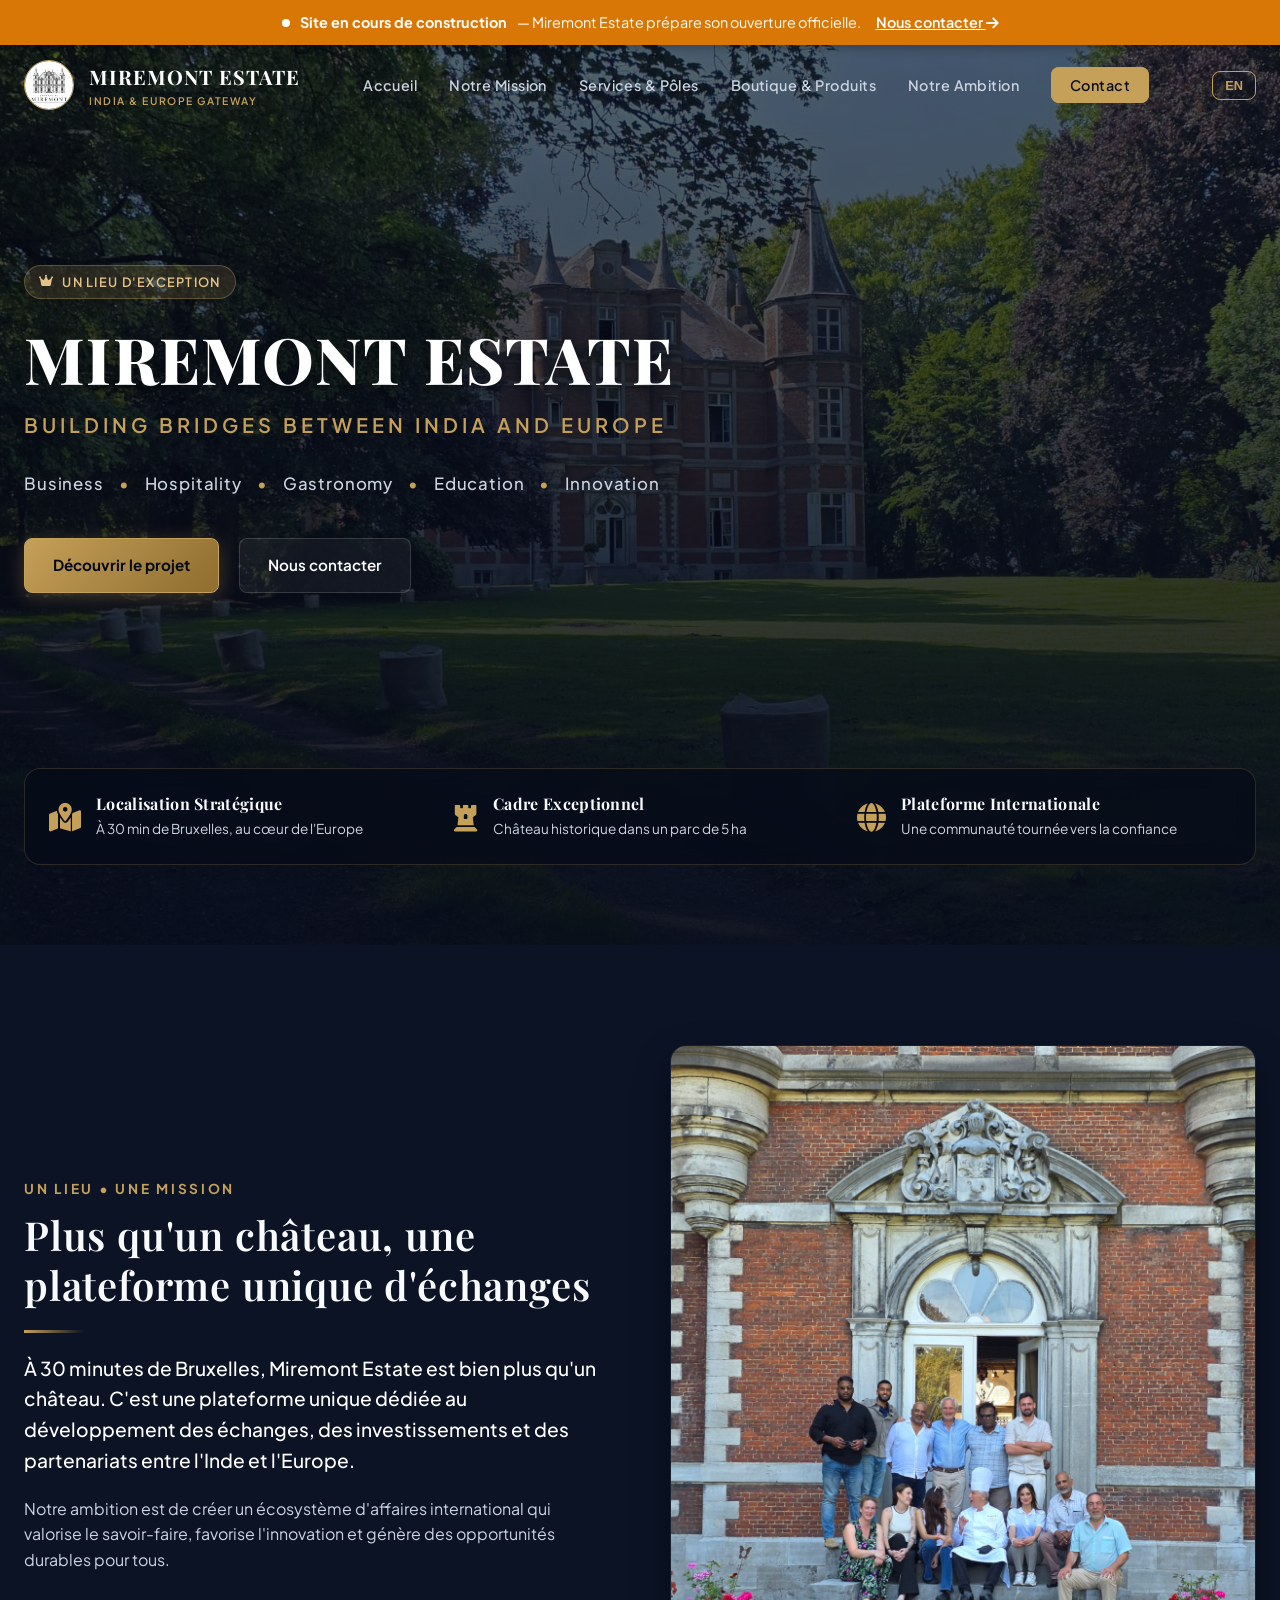
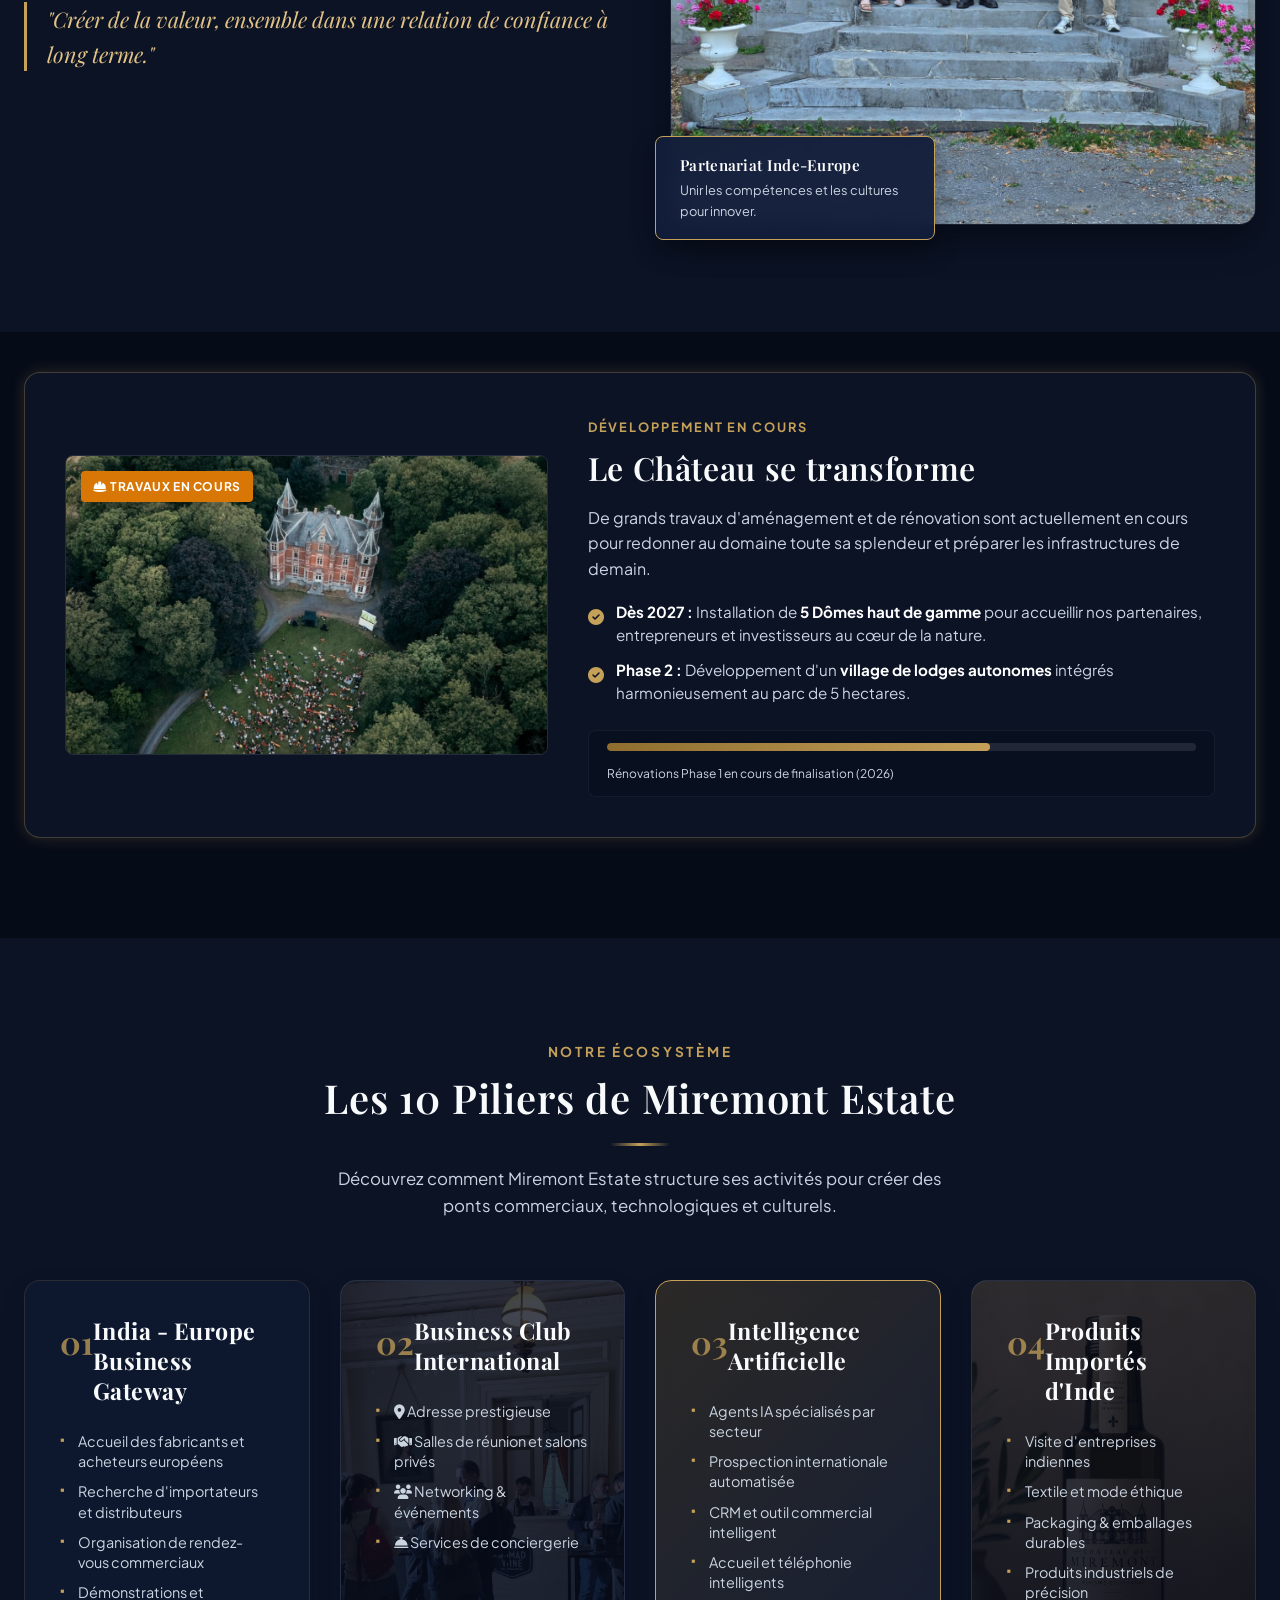
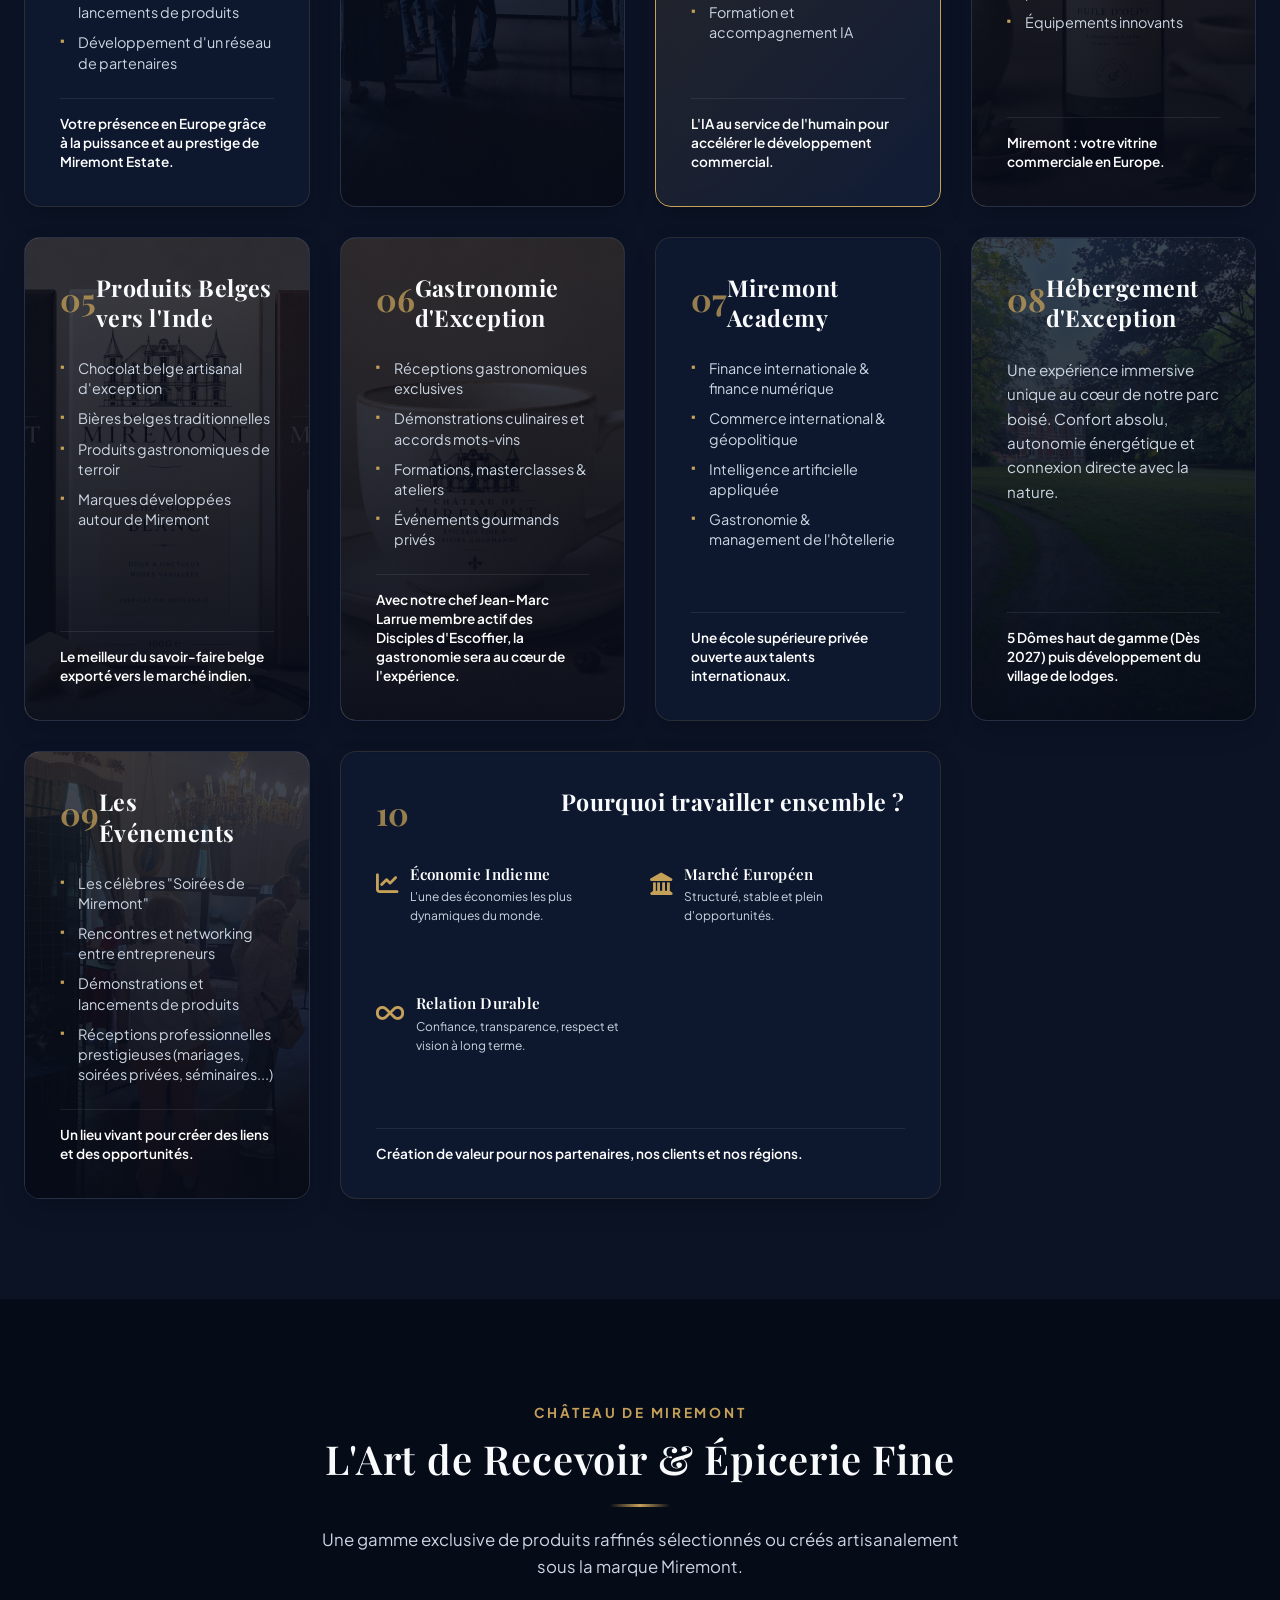
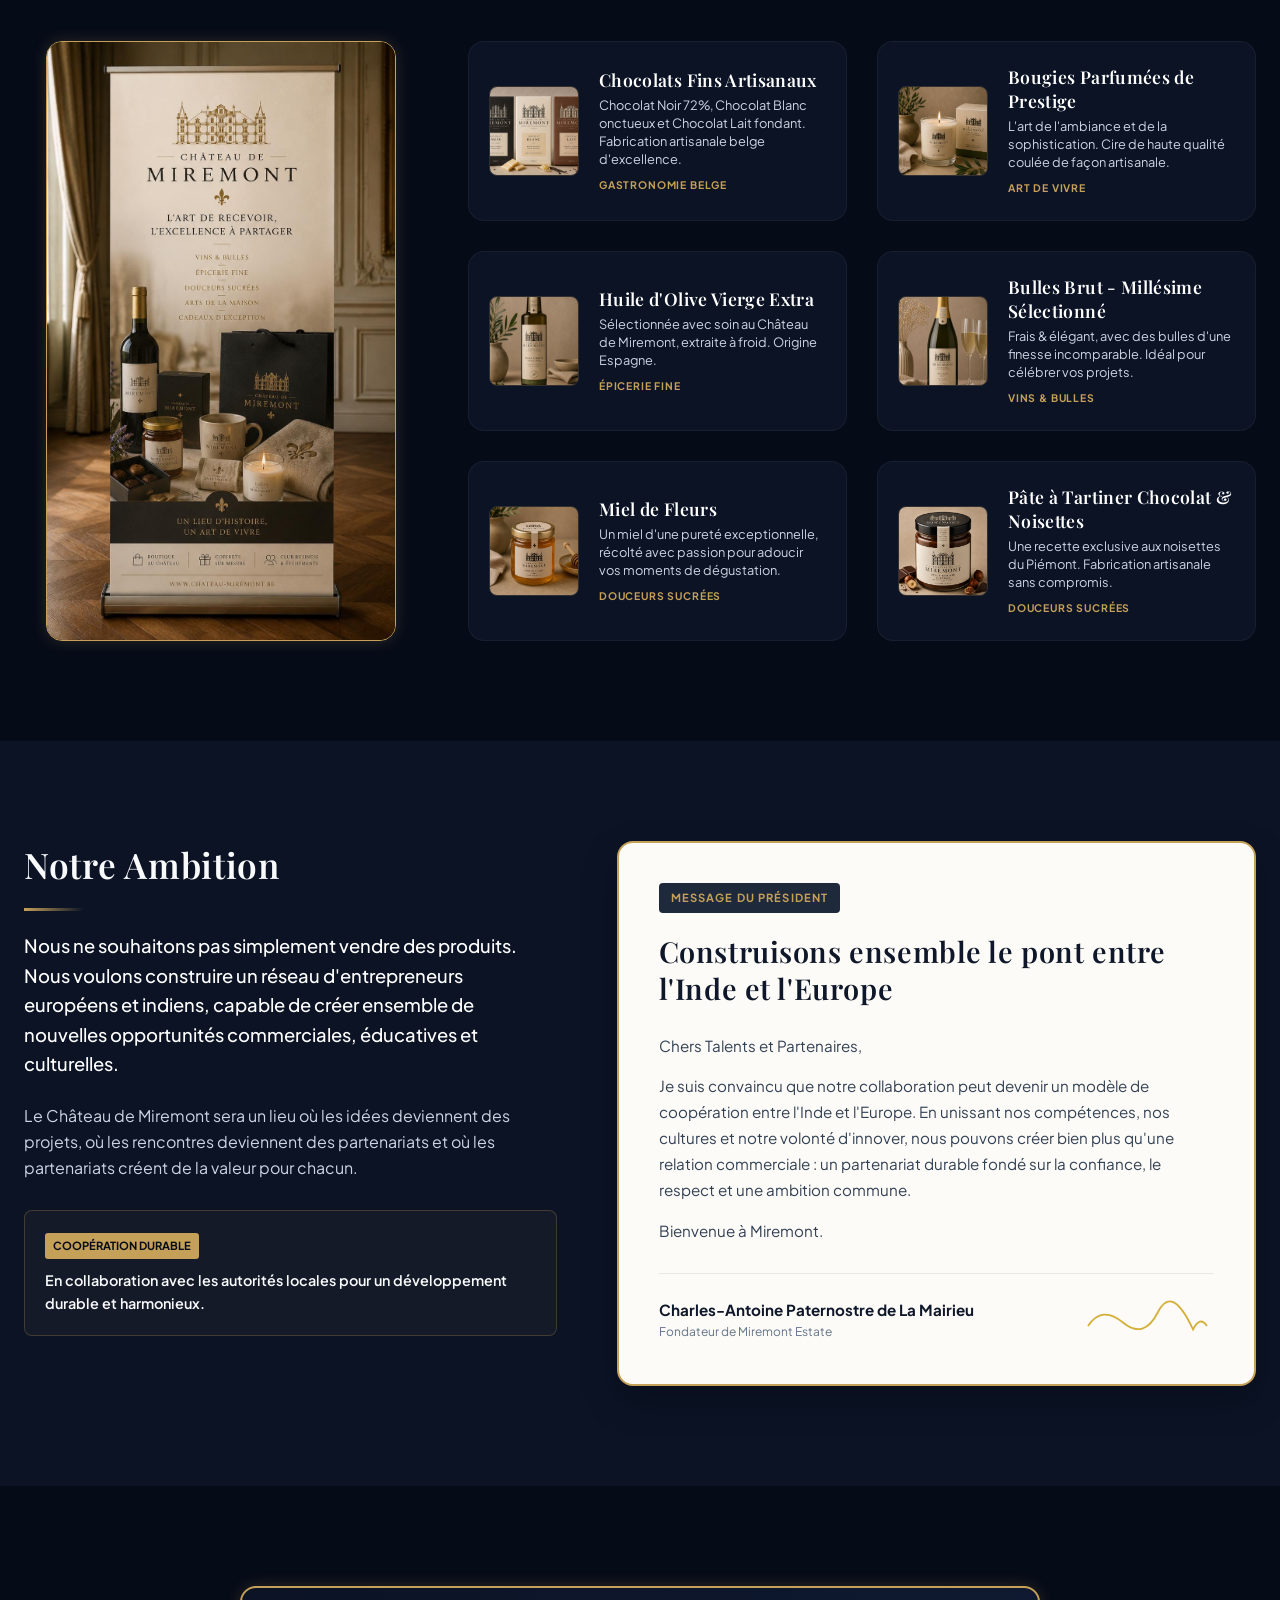
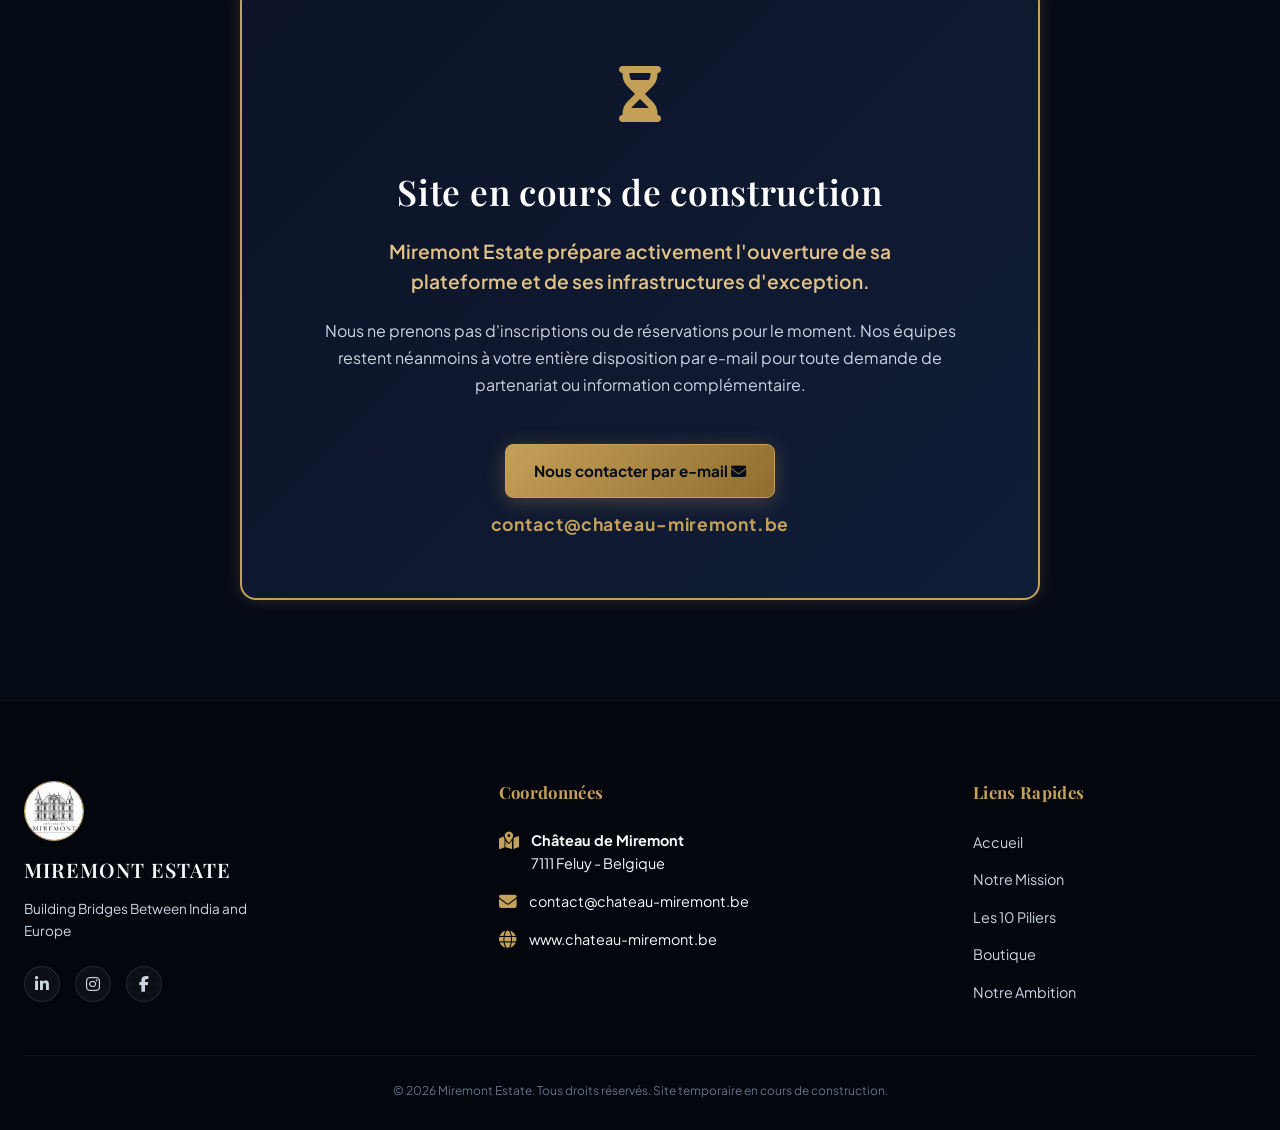
==== index.html @ 7f009461 "Update chef name in Pillar 6 to Jean-Marc Larrue membre actif des Disciples d'Escoffier" ====
<!DOCTYPE html>
<html lang="fr">
<head>
    <meta charset="UTF-8">
    <meta name="viewport" content="width=device-width, initial-scale=1.0">
    <title>Miremont Estate - Building Bridges Between India and Europe</title>
    <meta name="description" content="Miremont Estate, un château historique de 5 hectares à 30 min de Bruxelles. Une plateforme d'échanges, d'investissements et d'affaires entre l'Inde et l'Europe. Site en construction.">
    
    <!-- Google Fonts -->
    <link rel="preconnect" href="https://fonts.googleapis.com">
    <link rel="preconnect" href="https://fonts.gstatic.com" crossorigin>
    <link href="https://fonts.googleapis.com/css2?family=Playfair+Display:ital,wght@0,400..900;1,400..900&family=Plus+Jakarta+Sans:ital,wght@0,200..800;1,200..800&display=swap" rel="stylesheet">
    
    <!-- FontAwesome for Premium Icons -->
    <link rel="stylesheet" href="https://cdnjs.cloudflare.com/ajax/libs/font-awesome/6.4.0/css/all.min.css">
    
    <!-- Stylesheet -->
    <link rel="stylesheet" href="style.css">
</head>
<body>

    <!-- Top Construction Banner -->
    <div class="construction-bar" id="construction-bar">
        <div class="construction-bar-content">
            <span class="pulse-dot"></span>
            <strong>Site en cours de construction</strong> — Miremont Estate prépare son ouverture officielle. 
            <a href="#contact" class="banner-link">Nous contacter <i class="fa-solid fa-arrow-right"></i></a>
        </div>
    </div>

    <!-- Navigation Header -->
    <header class="main-header">
        <div class="header-container">
            <a href="#" class="logo-area">
                <img src="image00021.jpeg" alt="Logo Château de Miremont" class="header-logo">
                <div class="logo-text">
                    <span class="logo-title">MIREMONT ESTATE</span>
                    <span class="logo-subtitle">INDIA & EUROPE GATEWAY</span>
                </div>
            </a>
            <nav class="main-nav">
                <ul>
                    <li><a href="#hero">Accueil</a></li>
                    <li><a href="#mission">Notre Mission</a></li>
                    <li><a href="#services">Services & Pôles</a></li>
                    <li><a href="#boutique">Boutique & Produits</a></li>
                    <li><a href="#ambition">Notre Ambition</a></li>
                    <li><a href="#contact" class="nav-cta">Contact</a></li>
                </ul>
            </nav>
            <div class="header-actions">
                <button id="lang-switch" class="lang-switch-btn">EN</button>
                <button class="mobile-menu-toggle" aria-label="Ouvrir le menu">
                    <i class="fa-solid fa-bars"></i>
                </button>
            </div>
        </div>
    </header>

    <!-- Hero Section with Background Parallax -->
    <section class="hero-section" id="hero">
        <div class="hero-bg" style="background-image: linear-gradient(to bottom, rgba(11, 19, 43, 0.4), rgba(11, 19, 43, 0.9)), url('image00002.jpeg');"></div>
        <div class="hero-container">
            <div class="hero-content">
                <div class="badge-premium animate-fade-in">
                    <i class="fa-solid fa-crown"></i> Un Lieu d'Exception
                </div>
                <h1 class="hero-title animate-slide-up">MIREMONT ESTATE</h1>
                <p class="hero-tagline animate-slide-up-delay">BUILDING BRIDGES BETWEEN INDIA AND EUROPE</p>
                
                <div class="sectors-list animate-fade-in-delayed">
                    <span>Business</span>
                    <span class="bullet">•</span>
                    <span>Hospitality</span>
                    <span class="bullet">•</span>
                    <span>Gastronomy</span>
                    <span class="bullet">•</span>
                    <span>Education</span>
                    <span class="bullet">•</span>
                    <span>Innovation</span>
                </div>

                <div class="hero-actions animate-fade-in-delayed">
                    <a href="#mission" class="btn-primary">Découvrir le projet</a>
                    <a href="#contact" class="btn-secondary">Nous contacter</a>
                </div>
            </div>
            
            <!-- Quick Features Bar -->
            <div class="hero-highlights">
                <div class="highlight-item">
                    <div class="highlight-icon">
                        <i class="fa-solid fa-map-location-dot"></i>
                    </div>
                    <div class="highlight-text">
                        <h4>Localisation Stratégique</h4>
                        <p>À 30 min de Bruxelles, au cœur de l'Europe</p>
                    </div>
                </div>
                <div class="highlight-item">
                    <div class="highlight-icon">
                        <i class="fa-solid fa-chess-rook"></i>
                    </div>
                    <div class="highlight-text">
                        <h4>Cadre Exceptionnel</h4>
                        <p>Château historique dans un parc de 5 ha</p>
                    </div>
                </div>
                <div class="highlight-item">
                    <div class="highlight-icon">
                        <i class="fa-solid fa-globe"></i>
                    </div>
                    <div class="highlight-text">
                        <h4>Plateforme Internationale</h4>
                        <p>Une communauté tournée vers la confiance</p>
                    </div>
                </div>
            </div>
        </div>
    </section>

    <main>
        
        <!-- Mission & Concept Section -->
        <section class="section-padding mission-section" id="mission">
            <div class="container">
                <div class="grid-2">
                    <div class="mission-text-area">
                        <span class="section-subtitle">Un Lieu • Une Mission</span>
                        <h2 class="section-title">Plus qu'un château, une plateforme unique d'échanges</h2>
                        <div class="accent-line"></div>
                        
                        <p class="lead-text">
                            À 30 minutes de Bruxelles, Miremont Estate est bien plus qu'un château. C'est une plateforme unique dédiée au développement des échanges, des investissements et des partenariats entre l'Inde et l'Europe.
                        </p>
                        
                        <p class="body-text">
                            Notre ambition est de créer un écosystème d'affaires international qui valorise le savoir-faire, favorise l'innovation et génère des opportunités durables pour tous.
                        </p>
                        
                        <blockquote class="premium-quote">
                            "Créer de la valeur, ensemble dans une relation de confiance à long terme."
                        </blockquote>
                    </div>
                    
                    <div class="mission-visual-area">
                        <div class="image-wrapper-fancy">
                            <img src="image00018.jpeg" alt="L'équipe Miremont Estate sur les marches du château" class="main-fancy-img">
                            <div class="image-overlay-card">
                                <h5>Partenariat Inde-Europe</h5>
                                <p>Unir les compétences et les cultures pour innover.</p>
                            </div>
                        </div>
                    </div>
                </div>
            </div>
        </section>

        <!-- Under Construction Construction Notice Block -->
        <section class="work-in-progress-block">
            <div class="container">
                <div class="wip-card">
                    <div class="wip-grid">
                        <div class="wip-img-wrapper">
                            <img src="image00008.jpeg" alt="Travaux de rénovation au château de Miremont" class="wip-img">
                            <div class="wip-badge"><i class="fa-solid fa-helmet-safety"></i> Travaux en cours</div>
                        </div>
                        <div class="wip-content">
                            <span class="wip-mini-title">Développement en cours</span>
                            <h3>Le Château se transforme</h3>
                            <p class="wip-lead-text">
                                De grands travaux d'aménagement et de rénovation sont actuellement en cours pour redonner au domaine toute sa splendeur et préparer les infrastructures de demain. 
                            </p>
                            <ul class="wip-list">
                                <li class="wip-list-item">
                                    <span class="wip-list-icon"><i class="fa-solid fa-circle-check text-gold"></i></span>
                                    <span class="wip-list-text"><strong>Dès 2027 :</strong> Installation de <strong>5 Dômes haut de gamme</strong> pour accueillir nos partenaires, entrepreneurs et investisseurs au cœur de la nature.</span>
                                </li>
                                <li class="wip-list-item">
                                    <span class="wip-list-icon"><i class="fa-solid fa-circle-check text-gold"></i></span>
                                    <span class="wip-list-text"><strong>Phase 2 :</strong> Développement d'un <strong>village de lodges autonomes</strong> intégrés harmonieusement au parc de 5 hectares.</span>
                                </li>
                            </ul>
                            <div class="wip-status-indicator">
                                <span class="indicator-bar"><span class="indicator-progress"></span></span>
                                <span class="indicator-text">Rénovations Phase 1 en cours de finalisation (2026)</span>
                            </div>
                        </div>
                    </div>
                </div>
            </div>
        </section>

        <!-- Services Section (1 to 10 Grid) -->
        <section class="section-padding services-section" id="services">
            <div class="container">
                <div class="section-header text-center">
                    <span class="section-subtitle">Notre Écosystème</span>
                    <h2 class="section-title">Les 10 Piliers de Miremont Estate</h2>
                    <div class="accent-line center"></div>
                    <p class="section-intro">Découvrez comment Miremont Estate structure ses activités pour créer des ponts commerciaux, technologiques et culturels.</p>
                </div>
                
                <div class="services-grid">
                    
                    <!-- Card 1 -->
                    <div class="service-card">
                        <div class="card-header">
                            <span class="card-num">01</span>
                            <h3>India - Europe Business Gateway</h3>
                        </div>
                        <div class="card-body">
                            <ul>
                                <li>Accueil des fabricants et acheteurs européens</li>
                                <li>Recherche d'importateurs et distributeurs</li>
                                <li>Organisation de rendez-vous commerciaux</li>
                                <li>Démonstrations et lancements de produits</li>
                                <li>Développement d'un réseau de partenaires</li>
                            </ul>
                        </div>
                        <div class="card-footer">
                            <p class="card-emphasis">Votre présence en Europe grâce à la puissance et au prestige de Miremont Estate.</p>
                        </div>
                    </div>

                    <!-- Card 2 -->
                    <div class="service-card card-has-img" style="--card-bg-img: url('image00010.jpeg');">
                        <div class="card-img-overlay"></div>
                        <div class="card-content-wrapper">
                            <div class="card-header">
                                <span class="card-num">02</span>
                                <h3>Business Club International</h3>
                            </div>
                            <div class="card-body">
                                <ul>
                                    <li><i class="fa-solid fa-location-dot"></i> Adresse prestigieuse</li>
                                    <li><i class="fa-solid fa-handshake"></i> Salles de réunion et salons privés</li>
                                    <li><i class="fa-solid fa-users"></i> Networking & événements</li>
                                    <li><i class="fa-solid fa-bell-concierge"></i> Services de conciergerie</li>
                                </ul>
                            </div>
                        </div>
                    </div>

                    <!-- Card 3 -->
                    <div class="service-card theme-dark-gold">
                        <div class="card-header">
                            <span class="card-num">03</span>
                            <h3>Intelligence Artificielle</h3>
                        </div>
                        <div class="card-body">
                            <ul>
                                <li>Agents IA spécialisés par secteur</li>
                                <li>Prospection internationale automatisée</li>
                                <li>CRM et outil commercial intelligent</li>
                                <li>Accueil et téléphonie intelligents</li>
                                <li>Formation et accompagnement IA</li>
                            </ul>
                        </div>
                        <div class="card-footer">
                            <p class="card-emphasis">L'IA au service de l'humain pour accélérer le développement commercial.</p>
                        </div>
                    </div>

                    <!-- Card 4 -->
                    <div class="service-card card-has-img" style="--card-bg-img: url('image00028.jpeg');">
                        <div class="card-img-overlay"></div>
                        <div class="card-content-wrapper">
                            <div class="card-header">
                                <span class="card-num">04</span>
                                <h3>Produits Importés d'Inde</h3>
                            </div>
                            <div class="card-body">
                                <ul>
                                    <li>Visite d'entreprises indiennes</li>
                                    <li>Textile et mode éthique</li>
                                    <li>Packaging & emballages durables</li>
                                    <li>Produits industriels de précision</li>
                                    <li>Équipements innovants</li>
                                </ul>
                            </div>
                            <div class="card-footer">
                                <p class="card-emphasis">Miremont : votre vitrine commerciale en Europe.</p>
                            </div>
                        </div>
                    </div>

                    <!-- Card 5 -->
                    <div class="service-card card-has-img" style="--card-bg-img: url('image00034.jpeg');">
                        <div class="card-img-overlay"></div>
                        <div class="card-content-wrapper">
                            <div class="card-header">
                                <span class="card-num">05</span>
                                <h3>Produits Belges vers l'Inde</h3>
                            </div>
                            <div class="card-body">
                                <ul>
                                    <li>Chocolat belge artisanal d'exception</li>
                                    <li>Bières belges traditionnelles</li>
                                    <li>Produits gastronomiques de terroir</li>
                                    <li>Marques développées autour de Miremont</li>
                                </ul>
                            </div>
                            <div class="card-footer">
                                <p class="card-emphasis">Le meilleur du savoir-faire belge exporté vers le marché indien.</p>
                            </div>
                        </div>
                    </div>

                    <!-- Card 6 -->
                    <div class="service-card card-has-img" style="--card-bg-img: url('image00043.jpeg');">
                        <div class="card-img-overlay"></div>
                        <div class="card-content-wrapper">
                            <div class="card-header">
                                <span class="card-num">06</span>
                                <h3>Gastronomie d'Exception</h3>
                            </div>
                            <div class="card-body">
                                <ul>
                                    <li>Réceptions gastronomiques exclusives</li>
                                    <li>Démonstrations culinaires et accords mots-vins</li>
                                    <li>Formations, masterclasses & ateliers</li>
                                    <li>Événements gourmands privés</li>
                                </ul>
                            </div>
                            <div class="card-footer">
                                <p class="card-emphasis">Avec notre chef Jean-Marc Larrue membre actif des Disciples d'Escoffier, la gastronomie sera au cœur de l'expérience.</p>
                            </div>
                        </div>
                    </div>

                    <!-- Card 7 -->
                    <div class="service-card">
                        <div class="card-header">
                            <span class="card-num">07</span>
                            <h3>Miremont Academy</h3>
                        </div>
                        <div class="card-body">
                            <ul>
                                <li>Finance internationale & finance numérique</li>
                                <li>Commerce international & géopolitique</li>
                                <li>Intelligence artificielle appliquée</li>
                                <li>Gastronomie & management de l'hôtellerie</li>
                            </ul>
                        </div>
                        <div class="card-footer">
                            <p class="card-emphasis">Une école supérieure privée ouverte aux talents internationaux.</p>
                        </div>
                    </div>

                    <!-- Card 8 -->
                    <div class="service-card card-has-img" style="--card-bg-img: url('image00003.jpeg');">
                        <div class="card-img-overlay"></div>
                        <div class="card-content-wrapper">
                            <div class="card-header">
                                <span class="card-num">08</span>
                                <h3>Hébergement d'Exception</h3>
                            </div>
                            <div class="card-body">
                                <p class="card-text-block">
                                    Une expérience immersive unique au cœur de notre parc boisé. Confort absolu, autonomie énergétique et connexion directe avec la nature.
                                </p>
                            </div>
                            <div class="card-footer">
                                <p class="card-emphasis">5 Dômes haut de gamme (Dès 2027) puis développement du village de lodges.</p>
                            </div>
                        </div>
                    </div>

                    <!-- Card 9 -->
                    <div class="service-card card-has-img" style="--card-bg-img: url('image00012.jpeg');">
                        <div class="card-img-overlay"></div>
                        <div class="card-content-wrapper">
                            <div class="card-header">
                                <span class="card-num">09</span>
                                <h3>Les Événements</h3>
                            </div>
                            <div class="card-body">
                                <ul>
                                    <li>Les célèbres "Soirées de Miremont"</li>
                                    <li>Rencontres et networking entre entrepreneurs</li>
                                    <li>Démonstrations et lancements de produits</li>
                                    <li>Réceptions professionnelles prestigieuses (mariages, soirées privées, séminaires...)</li>
                                </ul>
                            </div>
                            <div class="card-footer">
                                <p class="card-emphasis">Un lieu vivant pour créer des liens et des opportunités.</p>
                            </div>
                        </div>
                    </div>

                    <!-- Card 10 -->
                    <div class="service-card reason-card">
                        <div class="card-header">
                            <span class="card-num">10</span>
                            <h3>Pourquoi travailler ensemble ?</h3>
                        </div>
                        <div class="card-body reason-grid">
                            <div class="reason-item">
                                <span class="reason-icon"><i class="fa-solid fa-chart-line"></i></span>
                                <div>
                                    <h5>Économie Indienne</h5>
                                    <p>L'une des économies les plus dynamiques du monde.</p>
                                </div>
                            </div>
                            <div class="reason-item">
                                <span class="reason-icon"><i class="fa-solid fa-landmark"></i></span>
                                <div>
                                    <h5>Marché Européen</h5>
                                    <p>Structuré, stable et plein d'opportunités.</p>
                                </div>
                            </div>
                            <div class="reason-item">
                                <span class="reason-icon"><i class="fa-solid fa-infinity"></i></span>
                                <div>
                                    <h5>Relation Durable</h5>
                                    <p>Confiance, transparence, respect et vision à long terme.</p>
                                </div>
                            </div>
                        </div>
                        <div class="card-footer">
                            <p class="card-emphasis">Création de valeur pour nos partenaires, nos clients et nos régions.</p>
                        </div>
                    </div>

                </div>
            </div>
        </section>

        <!-- Boutique Preview Section -->
        <section class="section-padding boutique-section" id="boutique">
            <div class="container">
                <div class="section-header text-center">
                    <span class="section-subtitle">Château de Miremont</span>
                    <h2 class="section-title">L'Art de Recevoir & Épicerie Fine</h2>
                    <div class="accent-line center"></div>
                    <p class="section-intro">Une gamme exclusive de produits raffinés sélectionnés ou créés artisanalement sous la marque Miremont.</p>
                </div>

                <div class="boutique-showcase">
                    <!-- Left: Roll-up showcase image -->
                    <div class="showcase-banner-area">
                        <div class="card-product-rollup">
                            <img src="image00045.jpeg" alt="Présentation de la gamme Château de Miremont" class="rollup-img">
                        </div>
                    </div>
                    
                    <!-- Right: Product list grid -->
                    <div class="showcase-products-grid">
                        
                        <div class="product-item">
                            <div class="product-img-box">
                                <img src="image00034.jpeg" alt="Chocolat de Miremont" class="product-img">
                            </div>
                            <div class="product-info">
                                <h4>Chocolats Fins Artisanaux</h4>
                                <p class="product-desc">Chocolat Noir 72%, Chocolat Blanc onctueux et Chocolat Lait fondant. Fabrication artisanale belge d'excellence.</p>
                                <span class="product-tag">Gastronomie Belge</span>
                            </div>
                        </div>

                        <div class="product-item">
                            <div class="product-img-box">
                                <img src="image00030.jpeg" alt="Bougie Parfumée Miremont" class="product-img">
                            </div>
                            <div class="product-info">
                                <h4>Bougies Parfumées de Prestige</h4>
                                <p class="product-desc">L'art de l'ambiance et de la sophistication. Cire de haute qualité coulée de façon artisanale.</p>
                                <span class="product-tag">Art de Vivre</span>
                            </div>
                        </div>

                        <div class="product-item">
                            <div class="product-img-box">
                                <img src="image00028.jpeg" alt="Huile d'olive Miremont" class="product-img">
                            </div>
                            <div class="product-info">
                                <h4>Huile d'Olive Vierge Extra</h4>
                                <p class="product-desc">Sélectionnée avec soin au Château de Miremont, extraite à froid. Origine Espagne.</p>
                                <span class="product-tag">Épicerie Fine</span>
                            </div>
                        </div>

                        <div class="product-item">
                            <div class="product-img-box">
                                <img src="image00041.jpeg" alt="Champagne Bulles Brut Miremont" class="product-img">
                            </div>
                            <div class="product-info">
                                <h4>Bulles Brut - Millésime Sélectionné</h4>
                                <p class="product-desc">Frais & élégant, avec des bulles d'une finesse incomparable. Idéal pour célébrer vos projets.</p>
                                <span class="product-tag">Vins & Bulles</span>
                            </div>
                        </div>

                        <div class="product-item">
                            <div class="product-img-box">
                                <img src="image00036.jpeg" alt="Miel de fleurs Miremont" class="product-img">
                            </div>
                            <div class="product-info">
                                <h4>Miel de Fleurs</h4>
                                <p class="product-desc">Un miel d'une pureté exceptionnelle, récolté avec passion pour adoucir vos moments de dégustation.</p>
                                <span class="product-tag">Douceurs Sucrées</span>
                            </div>
                        </div>

                        <div class="product-item">
                            <div class="product-img-box">
                                <img src="image00037.jpeg" alt="Pâte à tartiner Miremont" class="product-img">
                            </div>
                            <div class="product-info">
                                <h4>Pâte à Tartiner Chocolat & Noisettes</h4>
                                <p class="product-desc">Une recette exclusive aux noisettes du Piémont. Fabrication artisanale sans compromis.</p>
                                <span class="product-tag">Douceurs Sucrées</span>
                            </div>
                        </div>

                    </div>
                </div>
            </div>
        </section>

        <!-- Ambition & Welcome Letter Section -->
        <section class="section-padding ambition-section" id="ambition">
            <div class="container">
                <div class="ambition-card-container">
                    
                    <div class="ambition-left">
                        <h3>Notre Ambition</h3>
                        <div class="accent-line"></div>
                        <p class="ambition-lead">
                            Nous ne souhaitons pas simplement vendre des produits. Nous voulons construire un réseau d'entrepreneurs européens et indiens, capable de créer ensemble de nouvelles opportunités commerciales, éducatives et culturelles.
                        </p>
                        <p>
                            Le Château de Miremont sera un lieu où les idées deviennent des projets, où les rencontres deviennent des partenariats et où les partenariats créent de la valeur pour chacun.
                        </p>
                        
                        <div class="local-collab-block">
                            <div class="collab-badge">Coopération Durable</div>
                            <p class="collab-text">
                                En collaboration avec les autorités locales pour un développement durable et harmonieux.
                            </p>
                        </div>
                    </div>
                    
                    <div class="ambition-right">
                        <div class="letter-box">
                            <span class="letter-badge">Message du Président</span>
                            <h3>Construisons ensemble le pont entre l'Inde et l'Europe</h3>
                            
                            <div class="letter-content">
                                <p>Chers Talents et Partenaires,</p>
                                <p>
                                    Je suis convaincu que notre collaboration peut devenir un modèle de coopération entre l'Inde et l'Europe. En unissant nos compétences, nos cultures et notre volonté d'innover, nous pouvons créer bien plus qu'une relation commerciale : un partenariat durable fondé sur la confiance, le respect et une ambition commune.
                                </p>
                                <p>Bienvenue à Miremont.</p>
                            </div>
                            
                            <div class="letter-signature-area">
                                <div class="sig-name">
                                    <strong>Charles-Antoine Paternostre de La Mairieu</strong>
                                    <span>Fondateur de Miremont Estate</span>
                                </div>
                                <div class="signature-line">
                                    <svg viewBox="0 0 200 60" class="signature-svg">
                                        <path d="M20,40 Q40,10 70,35 T120,20 T170,45 Q180,25 190,40" fill="none" stroke="#d4af37" stroke-width="2.5" />
                                    </svg>
                                </div>
                            </div>
                        </div>
                    </div>

                </div>
            </div>
        </section>

        <!-- Under Construction / Contact Block -->
        <section class="section-padding contact-section" id="contact">
            <div class="container">
                <div class="construction-notice-card">
                    <div class="notice-icon">
                        <i class="fa-solid fa-hourglass-half"></i>
                    </div>
                    <h2>Site en cours de construction</h2>
                    <p class="notice-lead">
                        Miremont Estate prépare activement l'ouverture de sa plateforme et de ses infrastructures d'exception.
                    </p>
                    <p class="notice-text">
                        Nous ne prenons pas d'inscriptions ou de réservations pour le moment. Nos équipes restent néanmoins à votre entière disposition par e-mail pour toute demande de partenariat ou information complémentaire.
                    </p>
                    <div class="contact-cta-box">
                        <a href="mailto:contact@chateau-miremont.be" class="btn-primary">
                            Nous contacter par e-mail <i class="fa-solid fa-envelope"></i>
                        </a>
                        <span class="contact-email">contact@chateau-miremont.be</span>
                    </div>
                </div>
            </div>
        </section>

    </main>

    <!-- Footer -->
    <footer class="site-footer">
        <div class="container">
            <div class="footer-grid">
                
                <div class="footer-col-brand">
                    <img src="image00021.jpeg" alt="Château de Miremont Logo" class="footer-logo">
                    <h4>MIREMONT ESTATE</h4>
                    <p class="footer-tagline">Building Bridges Between India and Europe</p>
                    <div class="footer-socials">
                        <a href="#" aria-label="LinkedIn"><i class="fa-brands fa-linkedin-in"></i></a>
                        <a href="#" aria-label="Instagram"><i class="fa-brands fa-instagram"></i></a>
                        <a href="#" aria-label="Facebook"><i class="fa-brands fa-facebook-f"></i></a>
                    </div>
                </div>
                
                <div class="footer-col-contact">
                    <h4>Coordonnées</h4>
                    <ul class="footer-contact-list">
                        <li>
                            <i class="fa-solid fa-map-location-dot"></i>
                            <span>
                                <strong>Château de Miremont</strong><br>
                                7111 Feluy - Belgique
                            </span>
                        </li>
                        <li>
                            <i class="fa-solid fa-envelope"></i>
                            <a href="mailto:contact@chateau-miremont.be">contact@chateau-miremont.be</a>
                        </li>
                        <li>
                            <i class="fa-solid fa-globe"></i>
                            <a href="https://www.chateau-miremont.be" target="_blank">www.chateau-miremont.be</a>
                        </li>
                    </ul>
                </div>
                
                <div class="footer-col-links">
                    <h4>Liens Rapides</h4>
                    <ul>
                        <li><a href="#hero">Accueil</a></li>
                        <li><a href="#mission">Notre Mission</a></li>
                        <li><a href="#services">Les 10 Piliers</a></li>
                        <li><a href="#boutique">Boutique</a></li>
                        <li><a href="#ambition">Notre Ambition</a></li>
                    </ul>
                </div>
                
            </div>
            
            <div class="footer-bottom">
                <p>&copy; 2026 Miremont Estate. Tous droits réservés. Site temporaire en cours de construction.</p>
            </div>
        </div>
    </footer>

    <!-- Interactive script to handle mobile menu toggle, scroll styling, etc. -->
    <script>
        document.addEventListener('DOMContentLoaded', function() {
            // Mobile Menu Toggle
            const toggleBtn = document.querySelector('.mobile-menu-toggle');
            const mainNav = document.querySelector('.main-nav');
            
            toggleBtn.addEventListener('click', function() {
                mainNav.classList.toggle('nav-active');
                const isExpanded = mainNav.classList.contains('nav-active');
                toggleBtn.innerHTML = isExpanded ? '<i class="fa-solid fa-xmark"></i>' : '<i class="fa-solid fa-bars"></i>';
            });

            // Sticky Header on scroll
            const header = document.querySelector('.main-header');
            
            window.addEventListener('scroll', function() {
                if (window.scrollY > 40) {
                    header.classList.add('header-scrolled');
                } else {
                    header.classList.remove('header-scrolled');
                }
            });

            // Smooth scrolling for navigation links
            document.querySelectorAll('a[href^="#"]').forEach(anchor => {
                anchor.addEventListener('click', function (e) {
                    e.preventDefault();
                    
                    // Close mobile nav if open
                    if (mainNav.classList.contains('nav-active')) {
                        mainNav.classList.remove('nav-active');
                        toggleBtn.innerHTML = '<i class="fa-solid fa-bars"></i>';
                    }

                    const target = document.querySelector(this.getAttribute('href'));
                    if (target) {
                        const headerOffset = 90;
                        const elementPosition = target.getBoundingClientRect().top;
                        const offsetPosition = elementPosition + window.pageYOffset - headerOffset;

                        window.scrollTo({
                            top: offsetPosition,
                            behavior: 'smooth'
                        });
                    }
                });
            });
            // Translation System
            const enTranslations = {
                // Construction Bar
                ".construction-bar-content": "<span class='pulse-dot'></span> <strong>Site under construction</strong> — Miremont Estate is preparing its official opening. <a href='#contact' class='banner-link'>Contact us <i class='fa-solid fa-arrow-right'></i></a>",

                // Header & Navigation
                ".main-nav ul li:nth-child(1) a": "Home",
                ".main-nav ul li:nth-child(2) a": "Our Mission",
                ".main-nav ul li:nth-child(3) a": "Services & Pillars",
                ".main-nav ul li:nth-child(4) a": "Boutique & Products",
                ".main-nav ul li:nth-child(5) a": "Our Ambition",
                ".main-nav ul li:nth-child(6) a": "Contact",
                ".logo-subtitle": "INDIA & EUROPE GATEWAY",

                // Hero Section
                ".hero-content .badge-premium": "<i class='fa-solid fa-crown'></i> An Exceptional Venue",
                ".hero-actions .btn-primary": "Discover the project",
                ".hero-actions .btn-secondary": "Contact us",
                ".hero-highlights .highlight-item:nth-child(1) h4": "Strategic Location",
                ".hero-highlights .highlight-item:nth-child(1) p": "30 min from Brussels, in the heart of Europe",
                ".hero-highlights .highlight-item:nth-child(2) h4": "Unique Ecosystem",
                ".hero-highlights .highlight-item:nth-child(2) p": "Business, Hospitality, Education & Innovation",
                ".hero-highlights .highlight-item:nth-child(3) h4": "Gateway",
                ".hero-highlights .highlight-item:nth-child(3) p": "Commercial bridge of excellence India-Europe",

                // Mission Section
                ".mission-section .section-subtitle": "Our Concept",
                ".mission-section .section-title": "A hub of business, gastronomy and technology",
                ".mission-section .lead-text": "30 minutes from Brussels, Miremont Estate is much more than a historical castle. It is a premium ecosystem designed to facilitate trade and relations between India and Europe.",
                ".mission-section .body-text": "Born from the vision of connecting two economic powers, the domain offers high-end infrastructures to accommodate companies, host international business events, and train future leaders. We offer a tailor-made interface for partners seeking to establish or strengthen their international presence.",
                ".mission-section .premium-quote": "« Our mission is to build solid bridges, concrete connections, and shared value between talents, entrepreneurs, and institutions from both continents. »",
                ".image-overlay-card h5": "India-Europe Partnership",
                ".image-overlay-card p": "Uniting skills and cultures to innovate.",

                // Work In Progress Section
                ".work-in-progress-block .wip-mini-title": "Development in progress",
                ".work-in-progress-block h3": "The Castle is Transforming",
                ".wip-lead-text": "Major renovation and landscape works are currently underway to restore the domain to its full splendor and prepare the infrastructures of tomorrow.",
                ".wip-list-item:nth-child(1) .wip-list-text": "<strong>From 2027:</strong> Installation of <strong>5 premium Domes</strong> to welcome our partners, entrepreneurs, and investors in the heart of nature.",
                ".wip-list-item:nth-child(2) .wip-list-text": "<strong>Phase 2:</strong> Development of an <strong>autonomous lodges village</strong> harmoniously integrated into the 5-hectare park.",
                ".indicator-text": "Phase 1 renovations in progress of finalization (2026)",

                // Services / Pillars Section Header
                ".services-section .section-subtitle": "Our Ecosystem",
                ".services-section .section-title": "The 10 Pillars of Miremont Estate",
                ".services-section .section-intro": "Discover how Miremont Estate structures its activities to create commercial, technological, and cultural bridges.",

                // Card 1
                ".services-grid .service-card:nth-child(1) h3": "India - Europe Business Gateway",
                ".services-grid .service-card:nth-child(1) .card-body ul li:nth-child(1)": "Hosting European manufacturers and buyers",
                ".services-grid .service-card:nth-child(1) .card-body ul li:nth-child(2)": "Search for importers and distributors",
                ".services-grid .service-card:nth-child(1) .card-body ul li:nth-child(3)": "Organization of business meetings",
                ".services-grid .service-card:nth-child(1) .card-body ul li:nth-child(4)": "Product demonstrations and launches",
                ".services-grid .service-card:nth-child(1) .card-body ul li:nth-child(5)": "Development of a network of partners",
                ".services-grid .service-card:nth-child(1) .card-emphasis": "Your presence in Europe thanks to the power and prestige of Miremont Estate.",

                // Card 2 (With FontAwesome Icons inside list items)
                ".services-grid .service-card:nth-child(2) h3": "Business Club International",
                ".services-grid .service-card:nth-child(2) .card-body ul li:nth-child(1)": "<i class='fa-solid fa-location-dot'></i> Prestigious address",
                ".services-grid .service-card:nth-child(2) .card-body ul li:nth-child(2)": "<i class='fa-solid fa-handshake'></i> Meeting rooms and private salons",
                ".services-grid .service-card:nth-child(2) .card-body ul li:nth-child(3)": "<i class='fa-solid fa-users'></i> Networking & events",
                ".services-grid .service-card:nth-child(2) .card-body ul li:nth-child(4)": "<i class='fa-solid fa-bell-concierge'></i> Concierge services",

                // Card 3
                ".services-grid .service-card:nth-child(3) h3": "Artificial Intelligence",
                ".services-grid .service-card:nth-child(3) .card-body ul li:nth-child(1)": "AI agents specialized by sector",
                ".services-grid .service-card:nth-child(3) .card-body ul li:nth-child(2)": "Automated international prospecting",
                ".services-grid .service-card:nth-child(3) .card-body ul li:nth-child(3)": "CRM and smart commercial tool",
                ".services-grid .service-card:nth-child(3) .card-body ul li:nth-child(4)": "Smart reception and telephony",
                ".services-grid .service-card:nth-child(3) .card-body ul li:nth-child(5)": "AI training and support",
                ".services-grid .service-card:nth-child(3) .card-emphasis": "AI at the service of humans to accelerate commercial development.",

                // Card 4
                ".services-grid .service-card:nth-child(4) h3": "Products Imported from India",
                ".services-grid .service-card:nth-child(4) .card-body ul li:nth-child(1)": "Company visits",
                ".services-grid .service-card:nth-child(4) .card-body ul li:nth-child(2)": "Textiles",
                ".services-grid .service-card:nth-child(4) .card-body ul li:nth-child(3)": "Packaging & wrapping",
                ".services-grid .service-card:nth-child(4) .card-body ul li:nth-child(4)": "Industrial products",
                ".services-grid .service-card:nth-child(4) .card-body ul li:nth-child(5)": "Innovative equipment",
                ".services-grid .service-card:nth-child(4) .card-body ul li:nth-child(6)": "Other products",
                ".services-grid .service-card:nth-child(4) .card-emphasis": "Miremont: your commercial showcase in Europe.",

                // Card 5
                ".services-grid .service-card:nth-child(5) h3": "Belgian Products Exported to India",
                ".services-grid .service-card:nth-child(5) .card-body ul li:nth-child(1)": "Belgian chocolate",
                ".services-grid .service-card:nth-child(5) .card-body ul li:nth-child(2)": "Belgian beers",
                ".services-grid .service-card:nth-child(5) .card-body ul li:nth-child(3)": "Gastronomic products",
                ".services-grid .service-card:nth-child(5) .card-body ul li:nth-child(4)": "Brands developed around Miremont",
                ".services-grid .service-card:nth-child(5) .card-emphasis": "The best of Belgian know-how towards the Indian market.",

                // Card 6
                ".services-grid .service-card:nth-child(6) h3": "Gastronomy",
                ".services-grid .service-card:nth-child(6) .card-body ul li:nth-child(1)": "Gastronomic receptions",
                ".services-grid .service-card:nth-child(6) .card-body ul li:nth-child(2)": "Culinary demonstrations",
                ".services-grid .service-card:nth-child(6) .card-body ul li:nth-child(3)": "Training & workshops",
                ".services-grid .service-card:nth-child(6) .card-body ul li:nth-child(4)": "Gourmet events",
                ".services-grid .service-card:nth-child(6) .card-emphasis": "With our chef Jean-Marc Larrue active member of the Disciples d'Escoffier, gastronomy will be at the heart of the Miremont experience.",

                // Card 7
                ".services-grid .service-card:nth-child(7) h3": "Miremont Academy",
                ".services-grid .service-card:nth-child(7) .card-body ul li:nth-child(1)": "International finance and digital finance",
                ".services-grid .service-card:nth-child(7) .card-body ul li:nth-child(2)": "International trade",
                ".services-grid .service-card:nth-child(7) .card-body ul li:nth-child(3)": "Artificial Intelligence",
                ".services-grid .service-card:nth-child(7) .card-body ul li:nth-child(4)": "Gastronomy & hospitality",
                ".services-grid .service-card:nth-child(7) .card-emphasis": "A private higher education institution open to international talents.",

                // Card 8
                ".services-grid .service-card:nth-child(8) h3": "Accommodations",
                ".services-grid .service-card:nth-child(8) .card-body ul li:nth-child(1)": "Domes 2027: 5 premium domes",
                ".services-grid .service-card:nth-child(8) .card-body ul li:nth-child(2)": "Autonomous village of lodges (5 hectares)",
                ".services-grid .service-card:nth-child(8) .card-body ul li:nth-child(3)": "Ideal environment for thinking and networking",
                ".services-grid .service-card:nth-child(8) .card-body ul li:nth-child(4)": "Close connection with nature",
                ".services-grid .service-card:nth-child(8) .card-emphasis": "5 high-end Domes (From 2027) then development of the lodges village.",

                // Card 9
                ".services-grid .service-card:nth-child(9) h3": "Events",
                ".services-grid .service-card:nth-child(9) .card-body ul li:nth-child(1)": "Miremont Evenings",
                ".services-grid .service-card:nth-child(9) .card-body ul li:nth-child(2)": "Entrepreneurs meetings",
                ".services-grid .service-card:nth-child(9) .card-body ul li:nth-child(3)": "Demonstrations and launches",
                ".services-grid .service-card:nth-child(9) .card-body ul li:nth-child(4)": "Prestigious professional receptions (weddings, private parties, seminars...)",
                ".services-grid .service-card:nth-child(9) .card-emphasis": "A living place to create links and opportunities.",

                // Card 10
                ".services-grid .service-card:nth-child(10) h3": "Why Work Together?",
                ".services-grid .service-card:nth-child(10) .reason-item:nth-child(1) h5": "Indian Economy",
                ".services-grid .service-card:nth-child(10) .reason-item:nth-child(1) p": "One of the most dynamic economies in the world.",
                ".services-grid .service-card:nth-child(10) .reason-item:nth-child(2) h5": "European Market",
                ".services-grid .service-card:nth-child(10) .reason-item:nth-child(2) p": "Structured, stable and full of opportunities.",
                ".services-grid .service-card:nth-child(10) .reason-item:nth-child(3) h5": "Sustainable Relationship",
                ".services-grid .service-card:nth-child(10) .reason-item:nth-child(3) p": "Trust, transparency, respect and long-term vision.",
                ".services-grid .service-card:nth-child(10) .card-emphasis": "Value creation for our partners, our customers and our regions.",

                // Boutique Section
                ".boutique-section .section-subtitle": "Château de Miremont",
                ".boutique-section .section-title": "The Art of Hosting & Fine Grocery",
                ".boutique-section .section-intro": "An exclusive range of refined products selected or crafted under the Miremont brand.",
                ".showcase-products-grid .product-item:nth-child(1) h4": "Artisanal Fine Chocolates",
                ".showcase-products-grid .product-item:nth-child(1) .product-desc": "Dark Chocolate 72%, smooth White Chocolate and melting Milk Chocolate. Belgian artisanal excellence.",
                ".showcase-products-grid .product-item:nth-child(1) .product-tag": "Belgian Gastronomy",
                ".showcase-products-grid .product-item:nth-child(2) h4": "Prestige Scented Candles",
                ".showcase-products-grid .product-item:nth-child(2) .product-desc": "The art of ambiance and sophistication. High-quality wax, hand-poured in an artisanal way.",
                ".showcase-products-grid .product-item:nth-child(2) .product-tag": "Lifestyle",
                ".showcase-products-grid .product-item:nth-child(3) h4": "Extra Virgin Olive Oil",
                ".showcase-products-grid .product-item:nth-child(3) .product-desc": "Carefully selected at the Château de Miremont, cold-extracted. Origin Spain.",
                ".showcase-products-grid .product-item:nth-child(3) .product-tag": "Fine Grocery",
                ".showcase-products-grid .product-item:nth-child(4) h4": "Brut Bubbles - Selected Vintage",
                ".showcase-products-grid .product-item:nth-child(4) .product-desc": "Fresh & elegant, with bubbles of incomparable finesse. Ideal to celebrate your projects.",
                ".showcase-products-grid .product-item:nth-child(4) .product-tag": "Wines & Bubbles",
                ".showcase-products-grid .product-item:nth-child(5) h4": "Flower Honey",
                ".showcase-products-grid .product-item:nth-child(5) .product-desc": "Honey of exceptional purity, harvested with passion to sweeten your tasting moments.",
                ".showcase-products-grid .product-item:nth-child(5) .product-tag": "Sweet Delicacies",
                ".showcase-products-grid .product-item:nth-child(6) h4": "Chocolate & Hazelnut Spread",
                ".showcase-products-grid .product-item:nth-child(6) .product-desc": "An exclusive recipe with Piedmont hazelnuts. Artisanal manufacturing without compromise.",
                ".showcase-products-grid .product-item:nth-child(6) .product-tag": "Sweet Delicacies",

                // Ambition Section
                ".ambition-section .section-subtitle": "Building the Future",
                ".ambition-left h3": "Our Ambition",
                ".ambition-lead": "We do not simply wish to sell products. We want to build a network of European and Indian entrepreneurs, capable of creating new commercial, educational, and cultural opportunities together.",
                ".ambition-left p:not(.ambition-lead)": "The Château de Miremont will be a place where ideas become projects, where meetings become partnerships, and where partnerships create value for everyone.",
                ".collab-badge": "Sustainable Cooperation",
                ".collab-text": "In collaboration with local authorities for a sustainable and harmonious development.",

                // Welcome Letter
                ".letter-badge": "President's Message",
                ".letter-box h3": "Let's build the bridge between India and Europe together",
                ".letter-content p:nth-child(1)": "Dear Talents and Partners,",
                ".letter-content p:nth-child(2)": "I am convinced that our collaboration can become a model of cooperation between India and Europe. By uniting our skills, our cultures and our will to innovate, we can create much more than a commercial relationship: a sustainable partnership based on trust, respect and a common ambition.",
                ".letter-content p:nth-child(3)": "Welcome to Miremont.",
                ".sig-name strong": "Charles-Antoine Paternostre de La Mairieu",
                ".sig-name span": "Founder of Miremont Estate",

                // Contact Card
                ".construction-notice-card h2": "Site Under Construction",
                ".construction-notice-card .notice-lead": "Miremont Estate is actively preparing the official opening of its platform and exceptional facilities.",
                ".construction-notice-card .notice-text": "We are not taking registrations or bookings at the moment. Our teams remain at your disposal by email for any partnership or information request.",
                ".construction-notice-card .btn-primary": "Contact us by email <i class='fa-solid fa-envelope'></i>",

                // Footer Columns Headers
                ".footer-col-links h4": "Quick Links",
                ".footer-col-contact h4": "Contact Info",
                
                // Footer Links
                ".footer-col-links ul li:nth-child(1) a": "Home",
                ".footer-col-links ul li:nth-child(2) a": "Our Mission",
                ".footer-col-links ul li:nth-child(3) a": "The 10 Pillars",
                ".footer-col-links ul li:nth-child(4) a": "Boutique",
                ".footer-col-links ul li:nth-child(5) a": "Our Ambition",
                
                // Footer Bottom
                ".footer-bottom p": "© 2026 Miremont Estate. All rights reserved.",

                // Custom Modal
                ".custom-modal h3": "Networks Under Construction",
                ".custom-modal p": "Our official social media pages are currently being created and configured. They will be available very shortly!",
                ".custom-modal .modal-btn-ok": "Understood"
            };

            // Grab initial French texts from DOM on page load
            const frTranslations = {};
            for (const selector in enTranslations) {
                const element = document.querySelector(selector);
                if (element) {
                    frTranslations[selector] = element.innerHTML.trim();
                }
            }

            const translations = {
                fr: frTranslations,
                en: enTranslations
            };

            let currentLang = localStorage.getItem('lang') || 'fr';

            const setLanguage = function(lang) {
                const dict = translations[lang];
                for (const selector in dict) {
                    const elements = document.querySelectorAll(selector);
                    elements.forEach(element => {
                        element.innerHTML = dict[selector];
                    });
                }
                const langBtn = document.getElementById('lang-switch');
                if (langBtn) {
                    langBtn.textContent = lang === 'fr' ? 'EN' : 'FR';
                }
                currentLang = lang;
                localStorage.setItem('lang', lang);
            };

            // Setup Event Listener
            const langBtn = document.getElementById('lang-switch');
            if (langBtn) {
                langBtn.addEventListener('click', function() {
                    const nextLang = currentLang === 'fr' ? 'en' : 'fr';
                    setLanguage(nextLang);
                });
            }

            // Apply saved language choice on load
            if (currentLang === 'en') {
                // Need a tiny delay to ensure DOM is fully populated and fr cache is complete
                setTimeout(() => setLanguage('en'), 50);
            }

            // Social Media Link Custom Modal Trigger
            const socialLinks = document.querySelectorAll('.footer-socials a');
            const socialModal = document.getElementById('social-modal');
            const modalClose = socialModal.querySelector('.modal-close');
            const modalBtnOk = socialModal.querySelector('.modal-btn-ok');
            const modalOverlay = socialModal.querySelector('.modal-overlay');

            const openModal = function(e) {
                e.preventDefault();
                socialModal.classList.add('modal-active');
            };

            const closeModal = function() {
                socialModal.classList.remove('modal-active');
            };

            socialLinks.forEach(link => {
                link.addEventListener('click', openModal);
            });

            modalClose.addEventListener('click', closeModal);
            modalBtnOk.addEventListener('click', closeModal);
            modalOverlay.addEventListener('click', closeModal);
        });
    </script>
    <!-- Social Notice Modal -->
    <div id="social-modal" class="custom-modal">
        <div class="modal-overlay"></div>
        <div class="modal-card">
            <button class="modal-close" aria-label="Fermer">&times;</button>
            <div class="modal-icon">
                <i class="fa-solid fa-hourglass-half"></i>
            </div>
            <h3>Réseaux en cours de construction</h3>
            <p>
                Nos pages de réseaux sociaux officielles sont en cours de création et de configuration. Elles seront disponibles très prochainement !
            </p>
            <button class="modal-btn-ok">Compris</button>
        </div>
    </div>

</body>
</html>
---- style.css ----
/* -------------------------------------------------------------
   Miremont Estate - Premium Design System (Navy & Gold Theme)
   ------------------------------------------------------------- */

/* Variables & Custom Tokens */
:root {
    --font-heading: 'Playfair Display', Georgia, serif;
    --font-body: 'Plus Jakarta Sans', 'Inter', sans-serif;
    
    /* Elegant Royal Palette */
    --color-bg-primary: #060b18;      /* Deep midnight blue */
    --color-bg-secondary: #0b1325;    /* Slightly lighter navy */
    --color-bg-card: rgba(18, 30, 58, 0.55); /* Glassmorphic card fill */
    --color-gold: #c5a059;            /* Warm brushed gold */
    --color-gold-light: #e2c286;      /* Highlighting gold */
    --color-gold-dark: #8e6d2e;       /* Deep metallic gold */
    --color-text-primary: #f8fafc;    /* Clean off-white */
    --color-text-secondary: #cbd5e1;  /* Slate light gray */
    --color-text-muted: #64748b;      /* Slate dark gray */
    --color-white: #ffffff;
    
    /* Layout Transitions */
    --transition-smooth: all 0.4s cubic-bezier(0.16, 1, 0.3, 1);
    --border-radius-lg: 16px;
    --border-radius-md: 8px;
    --border-glow: 0 0 15px rgba(197, 160, 89, 0.2);
}

/* Base Reset */
*, *::before, *::after {
    margin: 0;
    padding: 0;
    box-sizing: border-box;
}

html {
    scroll-behavior: smooth;
    font-size: 16px;
    background-color: var(--color-bg-primary);
    color: var(--color-text-primary);
    font-family: var(--font-body);
}

body {
    overflow-x: hidden;
    line-height: 1.6;
    -webkit-font-smoothing: antialiased;
}

h1, h2, h3, h4, h5, h6 {
    font-family: var(--font-heading);
    color: var(--color-text-primary);
    font-weight: 600;
    letter-spacing: 0.02em;
    line-height: 1.35; /* Fix overlapping when titles wrap */
}

p {
    color: var(--color-text-secondary);
}

a {
    color: inherit;
    text-decoration: none;
    transition: var(--transition-smooth);
}

ul {
    list-style: none;
}

/* Global Utility Classes */
.container {
    width: 100%;
    max-width: 1280px;
    margin: 0 auto;
    padding: 0 24px;
}

.section-padding {
    padding: 100px 0;
}

.text-center {
    text-align: center;
}

.text-gold {
    color: var(--color-gold) !important;
}

.accent-line {
    width: 60px;
    height: 3px;
    background: linear-gradient(90deg, var(--color-gold), transparent);
    margin: 20px 0;
}

.accent-line.center {
    background: linear-gradient(90deg, transparent, var(--color-gold), transparent);
    margin: 20px auto;
}

.grid-2 {
    display: grid;
    grid-template-columns: 1fr 1fr;
    gap: 60px;
    align-items: center;
}

/* -------------------------------------------------------------
   Construction Bar (Top Header Badge)
   ------------------------------------------------------------- */
.construction-bar {
    width: 100%;
    background-color: #d97706;
    color: var(--color-white);
    font-size: 0.9rem;
    padding: 10px 0;
    text-align: center;
    position: relative;
    z-index: 1002;
    box-shadow: 0 2px 10px rgba(0, 0, 0, 0.3);
}

.construction-bar-content {
    display: inline-flex;
    align-items: center;
    justify-content: center;
    gap: 10px;
    flex-wrap: wrap;
    padding: 0 15px;
}

.pulse-dot {
    width: 8px;
    height: 8px;
    background-color: var(--color-white);
    border-radius: 50%;
    display: inline-block;
    animation: pulse 1.8s infinite ease-in-out;
}

@keyframes pulse {
    0% { transform: scale(0.8); opacity: 0.5; }
    50% { transform: scale(1.3); opacity: 1; }
    100% { transform: scale(0.8); opacity: 0.5; }
}

.banner-link {
    color: var(--color-white);
    text-decoration: underline;
    font-weight: 600;
    margin-left: 5px;
}

.banner-link:hover {
    color: rgba(255, 255, 255, 0.85);
}

/* -------------------------------------------------------------
   Navigation Header
   ------------------------------------------------------------- */
.main-header {
    width: 100%;
    position: absolute;
    top: 40px; /* Offset below construction bar */
    left: 0;
    z-index: 1000;
    transition: var(--transition-smooth);
    padding: 20px 0;
}

.main-header.header-scrolled {
    position: fixed;
    top: 0;
    background-color: rgba(6, 11, 24, 0.92);
    backdrop-filter: blur(12px);
    border-bottom: 1px solid rgba(197, 160, 89, 0.15);
    padding: 12px 0;
    box-shadow: 0 10px 30px rgba(0, 0, 0, 0.2);
}

.header-container {
    max-width: 1320px;
    margin: 0 auto;
    padding: 0 24px;
    display: flex;
    align-items: center;
    justify-content: space-between;
}

.logo-area {
    display: flex;
    align-items: center;
    gap: 15px;
}

.header-logo {
    height: 50px;
    width: 50px;
    object-fit: cover;
    border-radius: 50%;
    border: 1.5px solid var(--color-gold);
    transition: var(--transition-smooth);
}

.logo-area:hover .header-logo {
    transform: scale(1.08);
    box-shadow: 0 0 12px rgba(197, 160, 89, 0.4);
}

.logo-text {
    display: flex;
    flex-direction: column;
}

.logo-title {
    font-family: var(--font-heading);
    font-size: 1.25rem;
    font-weight: 700;
    color: var(--color-white);
    letter-spacing: 0.05em;
}

.logo-subtitle {
    font-size: 0.65rem;
    color: var(--color-gold);
    letter-spacing: 0.15em;
    font-weight: 600;
}

.main-nav ul {
    display: flex;
    align-items: center;
    gap: 32px;
}

.main-nav a {
    font-size: 0.9rem;
    font-weight: 550;
    color: var(--color-text-secondary);
    letter-spacing: 0.03em;
    position: relative;
    padding: 5px 0;
}

.main-nav a::after {
    content: '';
    position: absolute;
    bottom: 0;
    left: 0;
    width: 0;
    height: 1.5px;
    background-color: var(--color-gold);
    transition: var(--transition-smooth);
}

.main-nav a:hover {
    color: var(--color-white);
}

.main-nav a:hover::after {
    width: 100%;
}

.nav-cta {
    background-color: var(--color-gold);
    color: var(--color-bg-primary) !important;
    padding: 8px 18px !important;
    border-radius: var(--border-radius-md);
    font-weight: 700;
    transition: var(--transition-smooth);
    border: 1px solid var(--color-gold);
}

.nav-cta::after {
    display: none !important;
}

.nav-cta:hover {
    background-color: transparent !important;
    color: var(--color-gold) !important;
    box-shadow: var(--border-glow);
}

.mobile-menu-toggle {
    display: none;
    background: none;
    border: none;
    color: var(--color-white);
    font-size: 1.5rem;
    cursor: pointer;
}

/* -------------------------------------------------------------
   Hero Section
   ------------------------------------------------------------- */
.hero-section {
    position: relative;
    min-height: 100vh;
    padding-top: 180px;
    padding-bottom: 80px;
    display: flex;
    flex-direction: column;
    justify-content: center;
    overflow: hidden;
}

.hero-bg {
    position: absolute;
    top: 0;
    left: 0;
    width: 100%;
    height: 100%;
    background-size: cover;
    background-position: center;
    z-index: -1;
    transform: scale(1.03);
    filter: brightness(0.65);
}

.hero-container {
    max-width: 1280px;
    margin: 0 auto;
    padding: 0 24px;
    width: 100%;
    display: flex;
    flex-direction: column;
    justify-content: space-between;
    flex-grow: 1;
}

.hero-content {
    max-width: 800px;
    margin-top: 40px;
}

.badge-premium {
    display: inline-flex;
    align-items: center;
    gap: 8px;
    background-color: rgba(197, 160, 89, 0.15);
    border: 1px solid rgba(197, 160, 89, 0.35);
    color: var(--color-gold-light);
    font-size: 0.8rem;
    font-weight: 600;
    text-transform: uppercase;
    letter-spacing: 0.1em;
    padding: 6px 14px;
    border-radius: 50px;
    margin-bottom: 25px;
}

.hero-title {
    font-size: clamp(2.2rem, 8vw, 4rem);
    line-height: 1.1;
    margin-bottom: 15px;
    font-weight: 800;
    color: var(--color-white);
    text-shadow: 0 4px 15px rgba(0,0,0,0.5);
}

.hero-tagline {
    font-size: clamp(1rem, 3vw, 1.25rem);
    color: var(--color-gold);
    letter-spacing: 0.2em;
    font-weight: 600;
    margin-bottom: 30px;
    text-transform: uppercase;
}

.sectors-list {
    display: flex;
    align-items: center;
    gap: 15px;
    flex-wrap: wrap;
    margin-bottom: 40px;
}

.sectors-list span {
    font-size: 1.05rem;
    color: var(--color-text-secondary);
    font-weight: 500;
    letter-spacing: 0.05em;
}

.sectors-list .bullet {
    color: var(--color-gold);
}

.hero-actions {
    display: flex;
    gap: 20px;
    flex-wrap: wrap;
}

.btn-primary {
    background: linear-gradient(135deg, var(--color-gold), var(--color-gold-dark));
    color: var(--color-bg-primary);
    padding: 14px 28px;
    font-size: 0.95rem;
    font-weight: 700;
    border-radius: var(--border-radius-md);
    box-shadow: 0 4px 20px rgba(197, 160, 89, 0.3);
    border: 1px solid var(--color-gold);
}

.btn-primary:hover {
    transform: translateY(-2px);
    box-shadow: 0 6px 25px rgba(197, 160, 89, 0.45);
    background: transparent;
    color: var(--color-gold);
}

.btn-secondary {
    background-color: rgba(255, 255, 255, 0.05);
    color: var(--color-white);
    padding: 14px 28px;
    font-size: 0.95rem;
    font-weight: 600;
    border-radius: var(--border-radius-md);
    border: 1px solid rgba(255, 255, 255, 0.15);
    backdrop-filter: blur(5px);
}

.btn-secondary:hover {
    background-color: rgba(255, 255, 255, 0.12);
    border-color: rgba(255, 255, 255, 0.3);
    transform: translateY(-2px);
}

.hero-highlights {
    display: grid;
    grid-template-columns: repeat(3, 1fr);
    gap: 30px;
    margin-top: 80px;
    background-color: rgba(6, 11, 24, 0.75);
    border: 1px solid rgba(197, 160, 89, 0.2);
    border-radius: var(--border-radius-lg);
    padding: 24px;
    backdrop-filter: blur(10px);
}

.highlight-item {
    display: flex;
    align-items: center;
    gap: 15px;
}

.highlight-icon {
    font-size: 1.8rem;
    color: var(--color-gold);
}

.highlight-text h4 {
    font-size: 1rem;
    font-weight: 700;
    margin-bottom: 3px;
}

.highlight-text p {
    font-size: 0.85rem;
    color: var(--color-text-secondary);
}

/* -------------------------------------------------------------
   Mission & Concept Section
   ------------------------------------------------------------- */
.mission-section {
    background-color: var(--color-bg-secondary);
}

.section-subtitle {
    font-size: 0.85rem;
    color: var(--color-gold);
    text-transform: uppercase;
    letter-spacing: 0.2em;
    font-weight: 700;
    display: inline-block;
    margin-bottom: 10px;
}

.section-title {
    font-size: clamp(1.8rem, 5vw, 2.5rem);
    line-height: 1.25;
    margin-bottom: 20px;
}

.lead-text {
    font-size: 1.2rem;
    line-height: 1.6;
    color: var(--color-white);
    margin-bottom: 20px;
    font-weight: 500;
}

.body-text {
    font-size: 1rem;
    color: var(--color-text-secondary);
    margin-bottom: 25px;
}

.premium-quote {
    font-family: var(--font-heading);
    font-size: 1.35rem;
    font-style: italic;
    color: var(--color-gold-light);
    border-left: 3px solid var(--color-gold);
    padding-left: 20px;
    margin: 30px 0;
}

.image-wrapper-fancy {
    position: relative;
    display: inline-block;
    width: 100%;
}

.main-fancy-img {
    width: 100%;
    height: auto;
    border-radius: var(--border-radius-lg);
    box-shadow: 0 15px 35px rgba(0, 0, 0, 0.4);
    display: block;
    border: 1px solid rgba(255,255,255,0.05);
}

.image-wrapper-fancy::before {
    content: '';
    position: absolute;
    top: -15px;
    right: -15px;
    width: 100%;
    height: 100%;
    border: 2px solid var(--color-gold);
    border-radius: var(--border-radius-lg);
    z-index: -1;
    pointer-events: none;
}

.image-overlay-card {
    position: absolute;
    bottom: -15px;
    left: -15px;
    background: rgba(18, 30, 58, 0.95);
    border: 1.5px solid var(--color-gold);
    border-radius: var(--border-radius-md);
    padding: 18px 24px;
    box-shadow: 0 12px 25px rgba(0,0,0,0.3);
    max-width: 280px;
    backdrop-filter: blur(10px);
}

.image-overlay-card h5 {
    color: var(--color-white);
    margin-bottom: 5px;
    font-size: 0.95rem;
}

.image-overlay-card p {
    font-size: 0.8rem;
    color: var(--color-text-secondary);
}

/* -------------------------------------------------------------
   Under Construction / Work in progress Block
   ------------------------------------------------------------- */
.work-in-progress-block {
    background-color: var(--color-bg-primary);
    padding: 40px 0 100px 0;
}

.wip-card {
    background-color: var(--color-bg-secondary);
    border: 1.5px solid rgba(197, 160, 89, 0.3);
    border-radius: var(--border-radius-lg);
    padding: 40px;
    box-shadow: var(--border-glow);
}

.wip-grid {
    display: grid;
    grid-template-columns: 1fr 1.3fr;
    gap: 40px;
    align-items: center;
}

.wip-img-wrapper {
    position: relative;
    border-radius: var(--border-radius-md);
    overflow: hidden;
    height: 300px;
    border: 1px solid rgba(255, 255, 255, 0.1);
}

.wip-img {
    width: 100%;
    height: 100%;
    object-fit: cover;
}

.wip-badge {
    position: absolute;
    top: 15px;
    left: 15px;
    background-color: #d97706;
    color: var(--color-white);
    font-size: 0.75rem;
    font-weight: 700;
    text-transform: uppercase;
    letter-spacing: 0.05em;
    padding: 6px 12px;
    border-radius: 4px;
    box-shadow: 0 4px 10px rgba(0,0,0,0.25);
}

.wip-mini-title {
    color: var(--color-gold);
    font-size: 0.8rem;
    font-weight: 700;
    letter-spacing: 0.15em;
    text-transform: uppercase;
}

.wip-content h3 {
    font-size: clamp(1.6rem, 4vw, 2rem);
    margin: 8px 0 15px 0;
}

.wip-content p {
    font-size: 1rem;
    margin-bottom: 20px;
}

.wip-list {
    margin-bottom: 25px;
}

.wip-list-item {
    display: flex;
    align-items: flex-start;
    gap: 12px;
    margin-bottom: 12px;
}

.wip-list-icon {
    flex-shrink: 0;
    color: var(--color-gold);
    margin-top: 3px;
    font-size: 1rem;
}

.wip-list-text {
    font-size: 0.95rem;
    line-height: 1.5;
    color: var(--color-text-secondary);
}

.wip-list-text strong {
    color: var(--color-white);
}

.wip-status-indicator {
    background-color: rgba(6, 11, 24, 0.4);
    border: 1px solid rgba(255,255,255,0.05);
    padding: 12px 18px;
    border-radius: var(--border-radius-md);
}

.indicator-bar {
    display: block;
    width: 100%;
    height: 8px;
    background-color: rgba(255, 255, 255, 0.1);
    border-radius: 10px;
    overflow: hidden;
    margin-bottom: 8px;
}

.indicator-progress {
    display: block;
    width: 65%; /* 65% complete of works */
    height: 100%;
    background: linear-gradient(90deg, var(--color-gold-dark), var(--color-gold));
    border-radius: 10px;
}

.indicator-text {
    font-size: 0.75rem;
    color: var(--color-text-secondary);
}

/* -------------------------------------------------------------
   Services Section (10 Piliers Grid)
   ------------------------------------------------------------- */
.services-section {
    background-color: var(--color-bg-secondary);
}

.section-header {
    margin-bottom: 60px;
}

.section-intro {
    max-width: 650px;
    margin: 0 auto;
    font-size: 1.05rem;
}

.services-grid {
    display: grid;
    grid-template-columns: repeat(auto-fit, minmax(280px, 1fr));
    gap: 30px;
}

.service-card {
    background-color: var(--color-bg-card);
    border: 1.5px solid rgba(197, 160, 89, 0.15);
    border-radius: var(--border-radius-lg);
    padding: 35px;
    display: flex;
    flex-direction: column;
    justify-content: space-between;
    min-height: 380px;
    box-shadow: 0 10px 25px rgba(0, 0, 0, 0.15);
    backdrop-filter: blur(10px);
    transition: var(--transition-smooth);
}

.service-card:hover {
    transform: translateY(-8px);
    border-color: var(--color-gold);
    box-shadow: var(--border-glow);
}

.card-header {
    display: flex;
    justify-content: space-between;
    align-items: flex-start;
    margin-bottom: 25px;
}

.card-num {
    font-family: var(--font-heading);
    font-size: 2rem;
    color: var(--color-gold);
    opacity: 0.75;
    font-weight: 700;
}

.service-card h3 {
    font-size: 1.45rem;
    line-height: 1.3;
    font-weight: 700;
}

.card-body {
    flex-grow: 1;
    margin-bottom: 25px;
}

.card-body ul {
    display: flex;
    flex-direction: column;
    gap: 10px;
}

.card-body li {
    font-size: 0.9rem;
    color: var(--color-text-secondary);
    position: relative;
    padding-left: 18px;
    line-height: 1.4;
}

.card-body li::before {
    content: '▪';
    position: absolute;
    left: 0;
    top: 0;
    color: var(--color-gold);
    font-size: 0.8rem;
}

.card-body p {
    font-size: 0.9rem;
}

.card-footer {
    border-top: 1px solid rgba(255, 255, 255, 0.08);
    padding-top: 15px;
}

.card-emphasis {
    font-size: 0.85rem;
    font-weight: 600;
    color: var(--color-white);
    line-height: 1.4;
}

/* Specific Card: IA special background */
.service-card.theme-dark-gold {
    background: linear-gradient(135deg, rgba(142, 109, 46, 0.25) 0%, rgba(18, 30, 58, 0.8) 100%);
    border: 1.5px solid var(--color-gold);
}

/* Specific Card: With photo backdrop */
.service-card.card-has-img {
    background-size: cover;
    background-position: center;
    position: relative;
    border: 1.5px solid rgba(255, 255, 255, 0.1);
    z-index: 1;
}

.service-card.card-has-img::before {
    content: '';
    position: absolute;
    top: 0;
    left: 0;
    width: 100%;
    height: 100%;
    background-image: var(--card-bg-img);
    background-size: cover;
    background-position: center;
    border-radius: calc(var(--border-radius-lg) - 1.5px);
    z-index: -2;
    transition: var(--transition-smooth);
}

.card-img-overlay {
    position: absolute;
    top: 0;
    left: 0;
    width: 100%;
    height: 100%;
    background: linear-gradient(to bottom, rgba(6, 11, 24, 0.75) 0%, rgba(6, 11, 24, 0.96) 100%);
    border-radius: calc(var(--border-radius-lg) - 1.5px);
    z-index: -1;
    transition: var(--transition-smooth);
}

.service-card.card-has-img:hover .card-img-overlay {
    background: linear-gradient(to bottom, rgba(6, 11, 24, 0.55) 0%, rgba(6, 11, 24, 0.92) 100%);
}

.service-card.card-has-img:hover::before {
    transform: scale(1.04);
}

.card-content-wrapper {
    display: flex;
    flex-direction: column;
    justify-content: space-between;
    height: 100%;
    width: 100%;
}

.card-text-block {
    font-size: 0.95rem !important;
    line-height: 1.6;
}

/* Specific Card: Reason to work together grid */
.reason-card {
    grid-column: span 1;
}

@media (min-width: 1024px) {
    .reason-card {
        grid-column: span 2;
    }
}

.reason-grid {
    display: grid;
    grid-template-columns: repeat(auto-fit, minmax(200px, 1fr));
    gap: 20px;
}

.reason-item {
    display: flex;
    align-items: flex-start;
    gap: 12px;
}

.reason-icon {
    font-size: 1.4rem;
    color: var(--color-gold);
    margin-top: 2px;
}

.reason-item h5 {
    font-size: 0.95rem;
    color: var(--color-white);
    margin-bottom: 3px;
}

.reason-item p {
    font-size: 0.75rem;
    color: var(--color-text-secondary);
}

/* -------------------------------------------------------------
   Boutique Showcase Section
   ------------------------------------------------------------- */
.boutique-section {
    background-color: var(--color-bg-primary);
}

.boutique-showcase {
    display: grid;
    grid-template-columns: 1fr 2fr;
    gap: 50px;
    margin-top: 60px;
}

.showcase-banner-area {
    display: flex;
    justify-content: center;
}

.card-product-rollup {
    border-radius: var(--border-radius-lg);
    overflow: hidden;
    border: 1.5px solid var(--color-gold);
    box-shadow: var(--border-glow);
    max-width: 350px;
    height: 600px;
}

.rollup-img {
    width: 100%;
    height: 100%;
    object-fit: cover;
    transition: var(--transition-smooth);
}

.card-product-rollup:hover .rollup-img {
    transform: scale(1.04);
}

.showcase-products-grid {
    display: grid;
    grid-template-columns: 1fr 1fr;
    gap: 30px;
}

.product-item {
    background-color: var(--color-bg-secondary);
    border: 1px solid rgba(255, 255, 255, 0.05);
    border-radius: var(--border-radius-lg);
    padding: 20px;
    display: flex;
    gap: 20px;
    align-items: center;
    transition: var(--transition-smooth);
}

.product-item:hover {
    border-color: rgba(197, 160, 89, 0.4);
    box-shadow: 0 8px 20px rgba(0, 0, 0, 0.2);
    transform: translateX(5px);
}

.product-img-box {
    width: 90px;
    height: 90px;
    border-radius: var(--border-radius-md);
    overflow: hidden;
    flex-shrink: 0;
    border: 1.5px solid rgba(197, 160, 89, 0.2);
}

.product-img {
    width: 100%;
    height: 100%;
    object-fit: cover;
}

.product-info {
    display: flex;
    flex-direction: column;
}

.product-info h4 {
    font-size: 1.1rem;
    margin-bottom: 5px;
    color: var(--color-white);
}

.product-desc {
    font-size: 0.8rem;
    color: var(--color-text-secondary);
    margin-bottom: 8px;
    line-height: 1.4;
}

.product-tag {
    font-size: 0.65rem;
    font-weight: 700;
    color: var(--color-gold);
    text-transform: uppercase;
    letter-spacing: 0.08em;
    align-self: flex-start;
}

/* -------------------------------------------------------------
   Ambition & Welcome Letter Section
   ------------------------------------------------------------- */
.ambition-section {
    background-color: var(--color-bg-secondary);
}

.ambition-card-container {
    display: grid;
    grid-template-columns: 1fr 1.2fr;
    gap: 60px;
}

.ambition-left h3 {
    font-size: 2.2rem;
    margin-bottom: 10px;
}

.ambition-lead {
    font-size: 1.15rem;
    font-weight: 500;
    color: var(--color-white);
    margin-bottom: 20px;
    line-height: 1.6;
}

.ambition-left p {
    margin-bottom: 25px;
}

.local-collab-block {
    background-color: rgba(197, 160, 89, 0.05);
    border: 1px solid rgba(197, 160, 89, 0.25);
    padding: 20px;
    border-radius: var(--border-radius-md);
    margin-top: 30px;
}

.collab-badge {
    background-color: var(--color-gold);
    color: var(--color-bg-primary);
    font-size: 0.7rem;
    font-weight: 700;
    text-transform: uppercase;
    padding: 4px 8px;
    border-radius: 3px;
    display: inline-block;
    margin-bottom: 10px;
}

.collab-text {
    font-size: 0.9rem;
    font-weight: 600;
    color: var(--color-text-primary);
    margin-bottom: 0 !important;
}

.letter-box {
    background-color: #fcfbf7;
    color: #1e293b;
    border: 2px solid var(--color-gold);
    border-radius: var(--border-radius-lg);
    padding: 40px;
    box-shadow: 0 15px 35px rgba(0, 0, 0, 0.25);
    position: relative;
}

.letter-badge {
    background-color: #1e293b;
    color: var(--color-gold);
    font-size: 0.7rem;
    font-weight: 700;
    text-transform: uppercase;
    letter-spacing: 0.1em;
    padding: 6px 12px;
    border-radius: 4px;
    display: inline-block;
    margin-bottom: 20px;
}

.letter-box h3 {
    color: #0f172a;
    font-size: 1.8rem;
    margin-bottom: 25px;
    line-height: 1.3;
}

.letter-content {
    font-size: 0.95rem;
    line-height: 1.7;
    margin-bottom: 30px;
}

.letter-content p {
    color: #334155;
    margin-bottom: 15px;
}

.letter-signature-area {
    display: flex;
    justify-content: space-between;
    align-items: center;
    border-top: 1px solid rgba(0, 0, 0, 0.08);
    padding-top: 20px;
}

.sig-name {
    display: flex;
    flex-direction: column;
}

.sig-name strong {
    color: #0f172a;
    font-size: 0.95rem;
}

.sig-name span {
    font-size: 0.75rem;
    color: #64748b;
}

.signature-line {
    width: 140px;
    height: 50px;
}

.signature-svg {
    width: 100%;
    height: 100%;
}

/* -------------------------------------------------------------
   Contact / Under Construction Info Block (Replacing Form)
   ------------------------------------------------------------- */
.contact-section {
    background-color: var(--color-bg-primary);
}

.construction-notice-card {
    background: linear-gradient(135deg, var(--color-bg-secondary) 0%, rgba(18, 30, 58, 0.95) 100%);
    border: 2px solid var(--color-gold);
    border-radius: var(--border-radius-lg);
    padding: 60px 40px;
    box-shadow: var(--border-glow);
    max-width: 800px;
    margin: 0 auto;
    text-align: center;
    display: flex;
    flex-direction: column;
    align-items: center;
    gap: 20px;
}

.notice-icon {
    font-size: 3.5rem;
    color: var(--color-gold);
    margin-bottom: 10px;
    animation: rotateSand 4s infinite linear;
}

@keyframes rotateSand {
    0% { transform: rotate(0deg); }
    45% { transform: rotate(0deg); }
    55% { transform: rotate(180deg); }
    100% { transform: rotate(180deg); }
}

.construction-notice-card h2 {
    font-size: 2.2rem;
    color: var(--color-white);
}

.notice-lead {
    font-size: 1.2rem;
    color: var(--color-gold-light);
    font-weight: 600;
    max-width: 600px;
}

.notice-text {
    font-size: 1rem;
    color: var(--color-text-secondary);
    max-width: 650px;
    line-height: 1.7;
    margin-bottom: 15px;
}

.contact-cta-box {
    display: flex;
    flex-direction: column;
    align-items: center;
    gap: 12px;
    margin-top: 10px;
}

.contact-email {
    font-size: 1.1rem;
    color: var(--color-gold);
    font-weight: 700;
    letter-spacing: 0.05em;
}

/* -------------------------------------------------------------
   Footer
   ------------------------------------------------------------- */
.site-footer {
    background-color: #03060c;
    border-top: 1px solid rgba(255, 255, 255, 0.05);
    padding: 80px 0 30px 0;
}

.footer-grid {
    display: grid;
    grid-template-columns: 1.5fr 1.5fr 1fr;
    gap: 50px;
    margin-bottom: 50px;
}

.footer-col-brand {
    display: flex;
    flex-direction: column;
    gap: 15px;
}

.footer-logo {
    height: 60px;
    width: 60px;
    object-fit: cover;
    border-radius: 50%;
    border: 1.5px solid var(--color-gold);
}

.footer-col-brand h4 {
    font-size: 1.25rem;
    letter-spacing: 0.05em;
}

.footer-tagline {
    font-size: 0.85rem;
    max-width: 250px;
}

.footer-socials {
    display: flex;
    gap: 15px;
    margin-top: 10px;
}

.footer-socials a {
    width: 36px;
    height: 36px;
    border-radius: 50%;
    background-color: rgba(255, 255, 255, 0.04);
    border: 1px solid rgba(255, 255, 255, 0.1);
    display: flex;
    align-items: center;
    justify-content: center;
    color: var(--color-text-secondary);
}

.footer-socials a:hover {
    background-color: var(--color-gold);
    color: var(--color-bg-primary);
    border-color: var(--color-gold);
    transform: translateY(-3px);
}

.footer-col-contact h4,
.footer-col-links h4 {
    font-size: 1.05rem;
    margin-bottom: 25px;
    color: var(--color-gold);
    font-weight: 700;
}

.footer-contact-list {
    display: flex;
    flex-direction: column;
    gap: 15px;
}

.footer-contact-list li {
    display: flex;
    gap: 12px;
    font-size: 0.9rem;
    align-items: flex-start;
}

.footer-contact-list li i {
    color: var(--color-gold);
    font-size: 1.1rem;
    margin-top: 3px;
}

.footer-contact-list a:hover {
    color: var(--color-white);
    text-decoration: underline;
}

.footer-col-links ul {
    display: flex;
    flex-direction: column;
    gap: 12px;
}

.footer-col-links a {
    font-size: 0.9rem;
    color: var(--color-text-secondary);
}

.footer-col-links a:hover {
    color: var(--color-gold);
    padding-left: 5px;
}

.footer-bottom {
    border-top: 1px solid rgba(255, 255, 255, 0.04);
    padding-top: 25px;
    text-align: center;
}

.footer-bottom p {
    font-size: 0.75rem;
    color: var(--color-text-muted);
}

/* -------------------------------------------------------------
   Scroll Reveal Animations Classes
   ------------------------------------------------------------- */
.service-card, .product-item, .wip-card, .ambition-card-container, .construction-notice-card {
    transition: var(--transition-smooth);
}

.reveal-active {
    /* Kept for javascript compatibility but disabled to avoid mobile bugs */
}

/* CSS Animations for Hero */
.animate-fade-in {
    animation: fadeIn 1s forwards ease-out;
}

.animate-slide-up {
    animation: slideUp 1s forwards cubic-bezier(0.16, 1, 0.3, 1);
}

.animate-slide-up-delay {
    opacity: 0;
    animation: slideUp 1s 0.3s forwards cubic-bezier(0.16, 1, 0.3, 1);
}

.animate-fade-in-delayed {
    opacity: 0;
    animation: fadeIn 1s 0.6s forwards ease-out;
}

@keyframes fadeIn {
    from { opacity: 0; }
    to { opacity: 1; }
}

@keyframes slideUp {
    from { opacity: 0; transform: translateY(40px); }
    to { opacity: 1; transform: translateY(0); }
}

/* -------------------------------------------------------------
   Responsive Design & Media Queries
   ------------------------------------------------------------- */

@media (max-width: 1024px) {
    .grid-2 {
        grid-template-columns: 1fr;
        gap: 40px;
    }
    
    .hero-title {
        font-size: 3.2rem;
    }
    
    .hero-highlights {
        grid-template-columns: 1fr;
        gap: 15px;
    }
    
    .boutique-showcase {
        grid-template-columns: 1fr;
        gap: 40px;
    }
    
    .showcase-banner-area {
        display: none; /* Hide product banner on smaller screens to keep clean layout */
    }
    
    .ambition-card-container {
        grid-template-columns: 1fr;
        gap: 40px;
    }
    
    .wip-grid {
        grid-template-columns: 1fr;
    }
    
    .wip-img-wrapper {
        height: 250px;
    }
}

@media (max-width: 768px) {
    .section-padding {
        padding: 60px 0;
    }
    
    .mobile-menu-toggle {
        display: block;
    }
    
    .main-nav {
        display: none;
        width: 100%;
        position: absolute;
        top: 100%;
        left: 0;
        background-color: var(--color-bg-secondary);
        border-bottom: 1.5px solid var(--color-gold);
        padding: 24px;
        box-shadow: 0 10px 20px rgba(0,0,0,0.3);
    }
    
    .main-nav.nav-active {
        display: block;
    }
    
    .main-nav ul {
        flex-direction: column;
        align-items: stretch;
        gap: 18px;
    }
    
    .main-nav a {
        display: block;
        padding: 8px 0;
        font-size: 1.05rem;
    }
    
    .nav-cta {
        text-align: center;
        margin-top: 10px;
    }
    
    .hero-title {
        font-size: 2.4rem;
    }
    
    .hero-tagline {
        font-size: 0.95rem;
        letter-spacing: 0.1em;
    }
    
    .sectors-list {
        gap: 8px;
        justify-content: center;
    }

    .sectors-list span {
        font-size: 0.85rem;
    }
    
    .wip-card {
        padding: 24px;
    }
    
    .wip-content h3 {
        font-size: 1.5rem;
    }
    
    .services-grid {
        grid-template-columns: 1fr;
    }
    
    .service-card {
        min-height: auto;
        padding: 20px;
    }
    
    .showcase-products-grid {
        grid-template-columns: 1fr;
    }
    
    .letter-box {
        padding: 24px;
    }
    
    .letter-box h3 {
        font-size: 1.4rem;
    }
    
    .footer-grid {
        grid-template-columns: 1fr;
        gap: 30px;
    }
    
    .construction-notice-card {
        padding: 40px 20px;
    }

    .construction-notice-card h2 {
        font-size: 1.8rem;
    }
    
    .notice-lead {
        font-size: 1.1rem;
    }

    /* Centering and spacing rules for text areas on mobile */
    .wip-grid {
        display: flex !important;
        flex-direction: column !important;
        gap: 20px !important;
    }
    
    .wip-img-wrapper {
        width: 100% !important;
        height: 200px !important;
    }
    
    .wip-card {
        padding: 20px 15px !important;
        width: 100% !important;
    }
    
    .wip-content {
        text-align: center !important;
        width: 100% !important;
        display: flex !important;
        flex-direction: column !important;
        align-items: center !important;
    }
    
    .wip-content h3 {
        line-height: 1.35 !important;
        font-size: 1.5rem !important;
        margin-bottom: 12px !important;
    }
    
    .wip-content p {
        line-height: 1.5 !important;
        font-size: 0.95rem !important;
    }
    
    .wip-list li {
        line-height: 1.5 !important;
        font-size: 0.9rem !important;
    }
    .mission-text-area, .wip-content, .ambition-left {
        text-align: center;
        display: flex;
        flex-direction: column;
        align-items: center;
    }
    
    .mission-text-area .accent-line, 
    .ambition-left .accent-line {
        margin: 20px auto;
        background: linear-gradient(90deg, transparent, var(--color-gold), transparent);
    }
    
    .premium-quote {
        text-align: center;
        border-left: none;
        border-top: 1.5px solid var(--color-gold);
        border-bottom: 1.5px solid var(--color-gold);
        padding: 18px 0;
        margin: 25px 0;
        width: 100%;
    }
    
    .wip-list {
        display: inline-flex;
        flex-direction: column;
        align-items: flex-start;
        text-align: left;
    }
    
    .local-collab-block {
        text-align: center;
        margin: 25px auto 0 auto;
        width: 100%;
        max-width: 450px;
    }
}

@media (max-width: 480px) {
    /* Extreme mobile optimizations */
    .logo-area {
        gap: 10px;
    }
    
    .header-logo {
        height: 38px;
        width: 38px;
    }
    
    .logo-title {
        font-size: 1rem;
    }
    
    .logo-subtitle {
        font-size: 0.55rem;
    }
    
    .main-header {
        padding: 12px 0;
    }
    
    .hero-section {
        padding-top: 140px;
        padding-bottom: 40px;
    }
    
    .badge-premium {
        font-size: 0.7rem;
        padding: 4px 10px;
    }
    
    .hero-actions {
        flex-direction: column;
        width: 100%;
        gap: 12px;
    }
    
    .hero-actions a {
        width: 100%;
        text-align: center;
        padding: 12px 20px;
    }
    
    .product-item {
        flex-direction: column;
        text-align: center;
        align-items: center;
        padding: 24px 15px;
    }
    
    .product-img-box {
        width: 100px;
        height: 100px;
        margin-bottom: 5px;
    }
    
    .product-info {
        align-items: center;
    }

    .product-desc {
        text-align: center;
    }
    
    .image-wrapper-fancy::before {
        display: none; /* Simplify on tiny mobile */
    }

    .image-overlay-card {
        position: relative;
        bottom: 0;
        left: 0;
        margin-top: 15px;
        max-width: 100%;
    }
    
    .wip-img-wrapper {
        height: 180px;
    }
    
    .letter-box {
        padding: 20px 15px;
    }
    
    .letter-signature-area {
        flex-direction: column;
        gap: 15px;
        align-items: center;
        text-align: center;
    }
    
    .signature-line {
        width: 120px;
    }
}

/* -------------------------------------------------------------
   Custom Premium Modal
   ------------------------------------------------------------- */
.custom-modal {
    position: fixed;
    top: 0;
    left: 0;
    width: 100%;
    height: 100%;
    z-index: 2000;
    display: flex;
    align-items: center;
    justify-content: center;
    opacity: 0;
    pointer-events: none;
    transition: opacity 0.3s ease;
}

.custom-modal.modal-active {
    opacity: 1;
    pointer-events: auto;
}

.modal-overlay {
    position: absolute;
    top: 0;
    left: 0;
    width: 100%;
    height: 100%;
    background-color: rgba(6, 11, 24, 0.85);
    backdrop-filter: blur(8px);
}

.modal-card {
    position: relative;
    background: linear-gradient(135deg, var(--color-bg-secondary) 0%, rgba(18, 30, 58, 0.98) 100%);
    border: 2px solid var(--color-gold);
    border-radius: var(--border-radius-lg);
    padding: 40px 30px;
    width: 90%;
    max-width: 420px;
    text-align: center;
    box-shadow: var(--border-glow);
    transform: translateY(20px);
    transition: transform 0.3s cubic-bezier(0.16, 1, 0.3, 1);
    z-index: 2001;
}

.custom-modal.modal-active .modal-card {
    transform: translateY(0);
}

.modal-close {
    position: absolute;
    top: 15px;
    right: 20px;
    background: none;
    border: none;
    color: var(--color-text-muted);
    font-size: 1.8rem;
    cursor: pointer;
    transition: var(--transition-smooth);
}

.modal-close:hover {
    color: var(--color-gold);
}

.modal-icon {
    font-size: 2.8rem;
    color: var(--color-gold);
    margin-bottom: 20px;
}

.modal-card h3 {
    font-size: 1.5rem;
    color: var(--color-white);
    margin-bottom: 12px;
}

.modal-card p {
    font-size: 0.95rem;
    color: var(--color-text-secondary);
    line-height: 1.6;
    margin-bottom: 25px;
}

.modal-btn-ok {
    background: linear-gradient(135deg, var(--color-gold), var(--color-gold-dark));
    color: var(--color-bg-primary);
    border: none;
    border-radius: var(--border-radius-md);
    padding: 12px 30px;
    font-size: 0.95rem;
    font-weight: 700;
    cursor: pointer;
    transition: var(--transition-smooth);
    width: 100%;
}

.modal-btn-ok:hover {
    box-shadow: 0 4px 15px rgba(197, 160, 89, 0.3);
    opacity: 0.95;
}

/* -------------------------------------------------------------
   Language Switcher & Header Actions
   ------------------------------------------------------------- */
.header-actions {
    display: flex;
    align-items: center;
    gap: 15px;
}

.lang-switch-btn {
    background-color: transparent;
    border: 1.5px solid var(--color-gold);
    color: var(--color-gold);
    padding: 6px 12px;
    font-size: 0.8rem;
    font-weight: 750;
    border-radius: var(--border-radius-md);
    cursor: pointer;
    transition: var(--transition-smooth);
    display: inline-flex;
    align-items: center;
    justify-content: center;
}

.lang-switch-btn:hover {
    background-color: var(--color-gold);
    color: var(--color-bg-primary);
    box-shadow: var(--border-glow);
}

@media (max-width: 768px) {
    .lang-switch-btn {
        padding: 4px 8px;
        font-size: 0.75rem;
    }
}
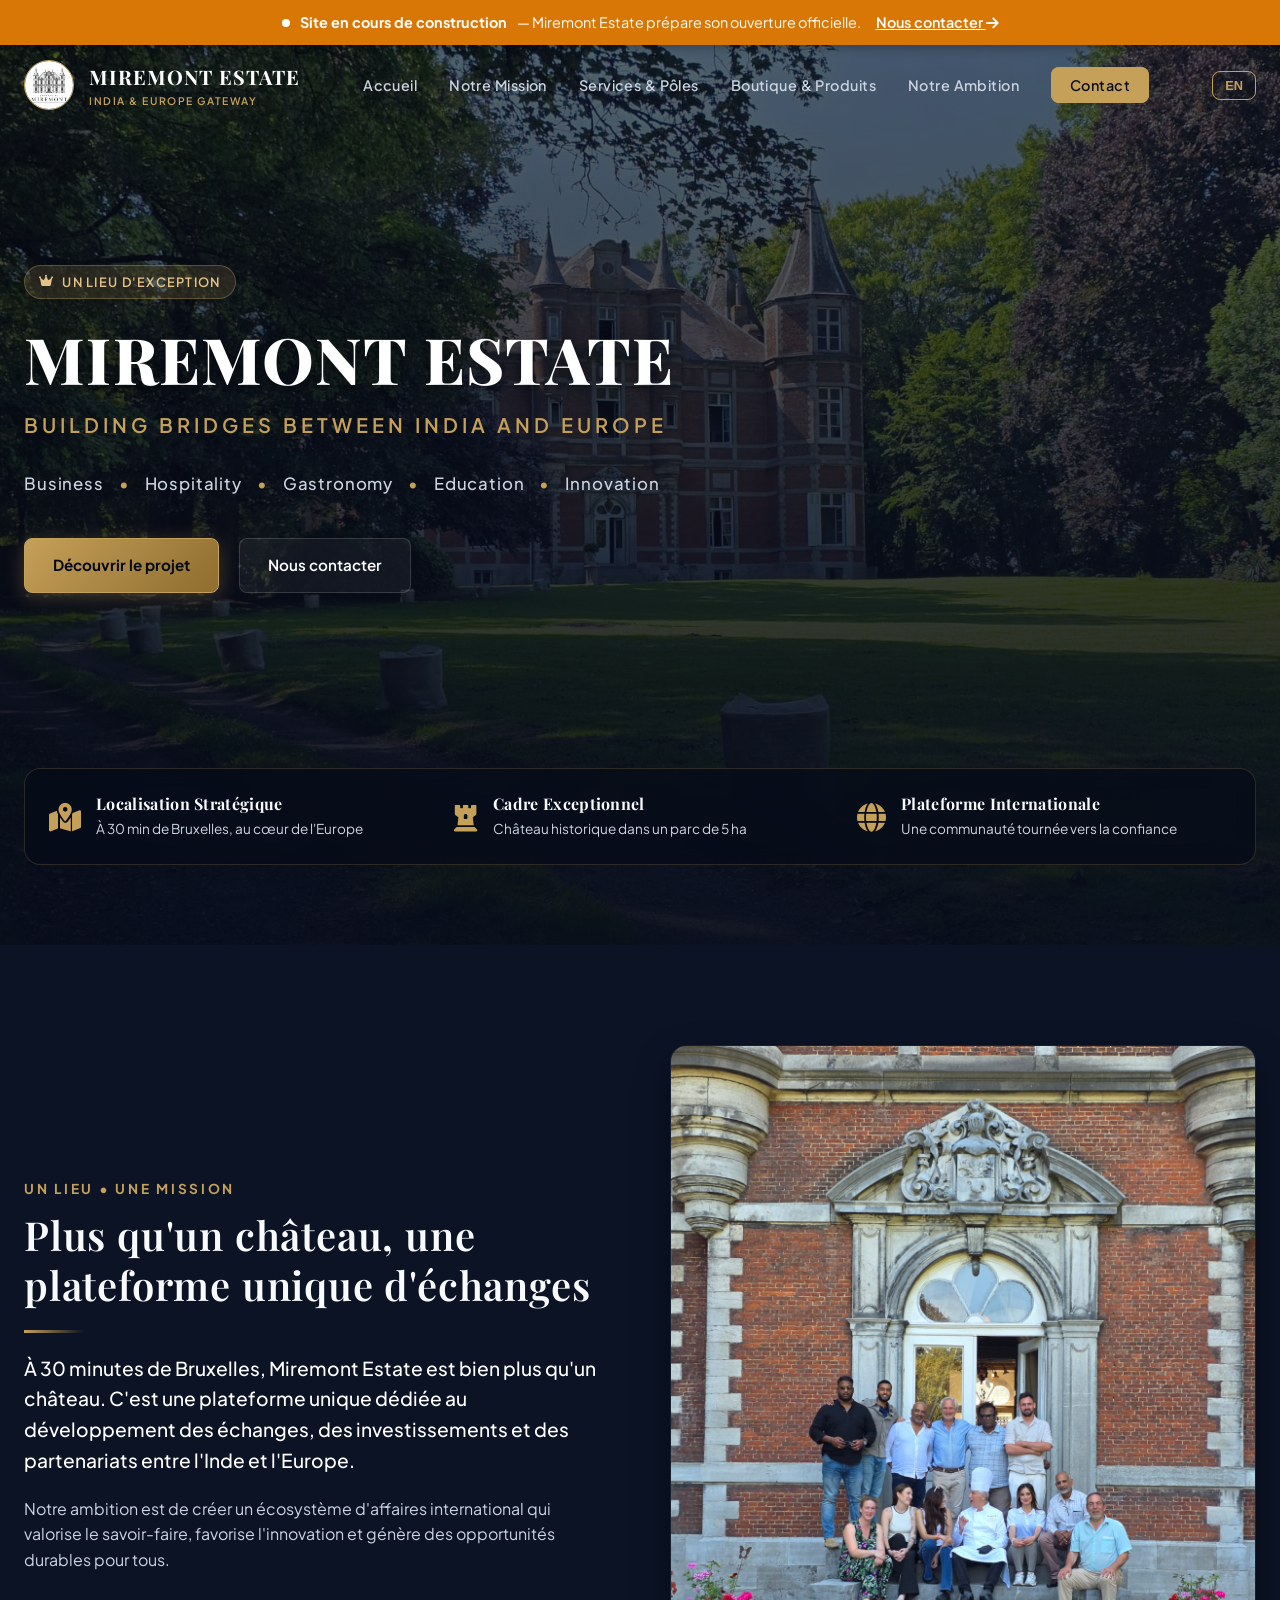
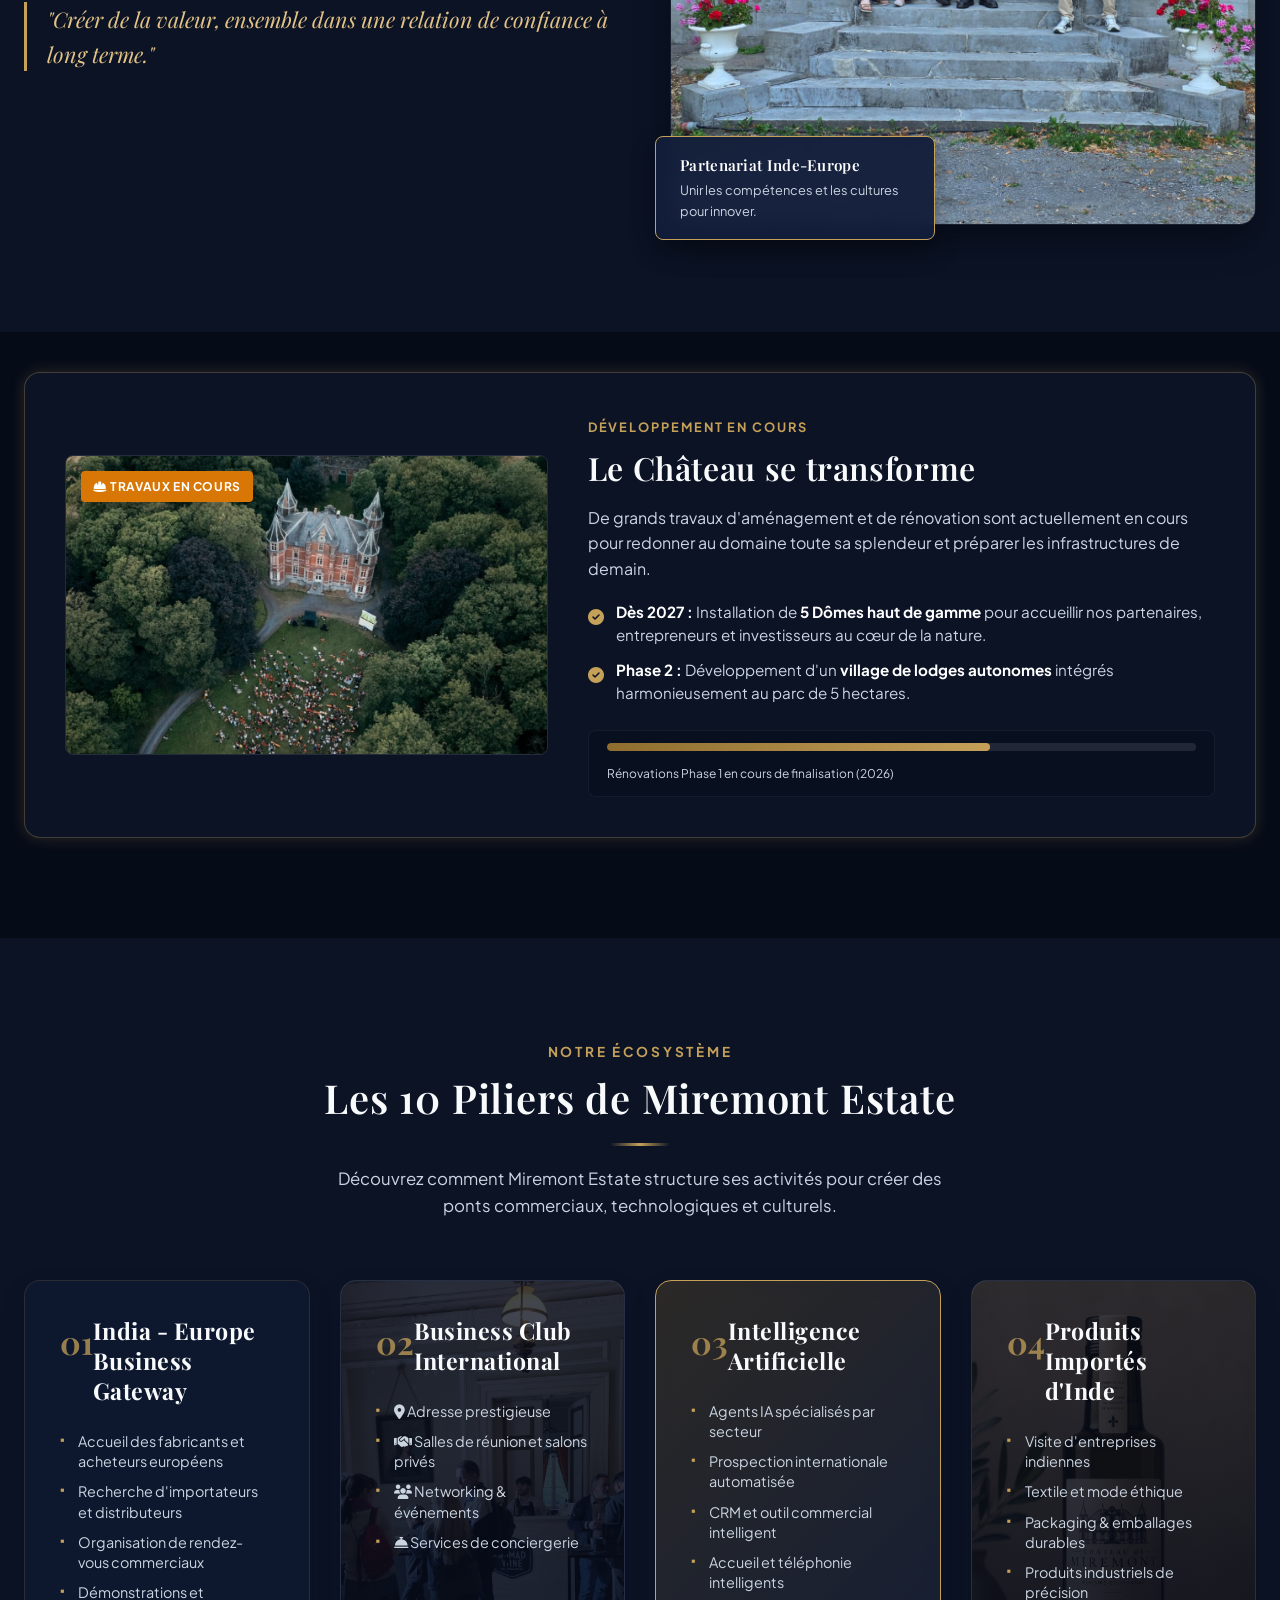
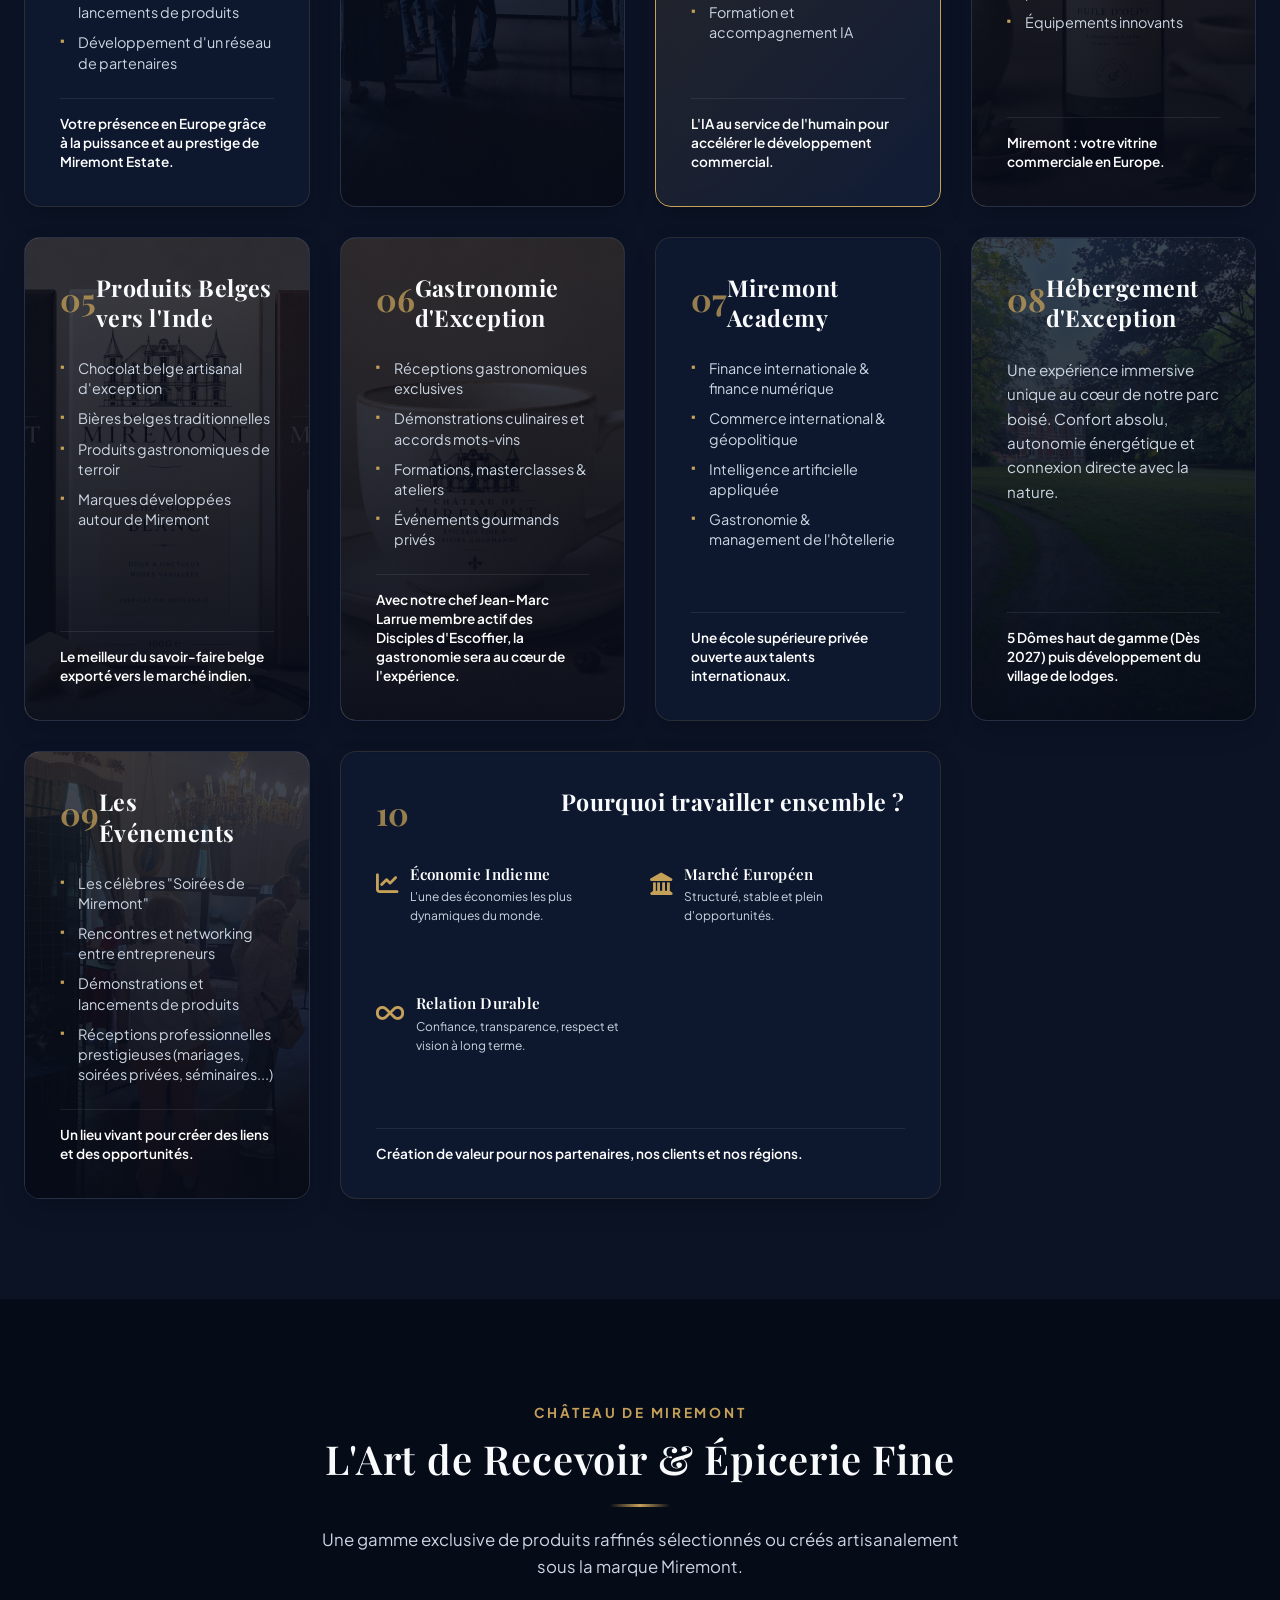
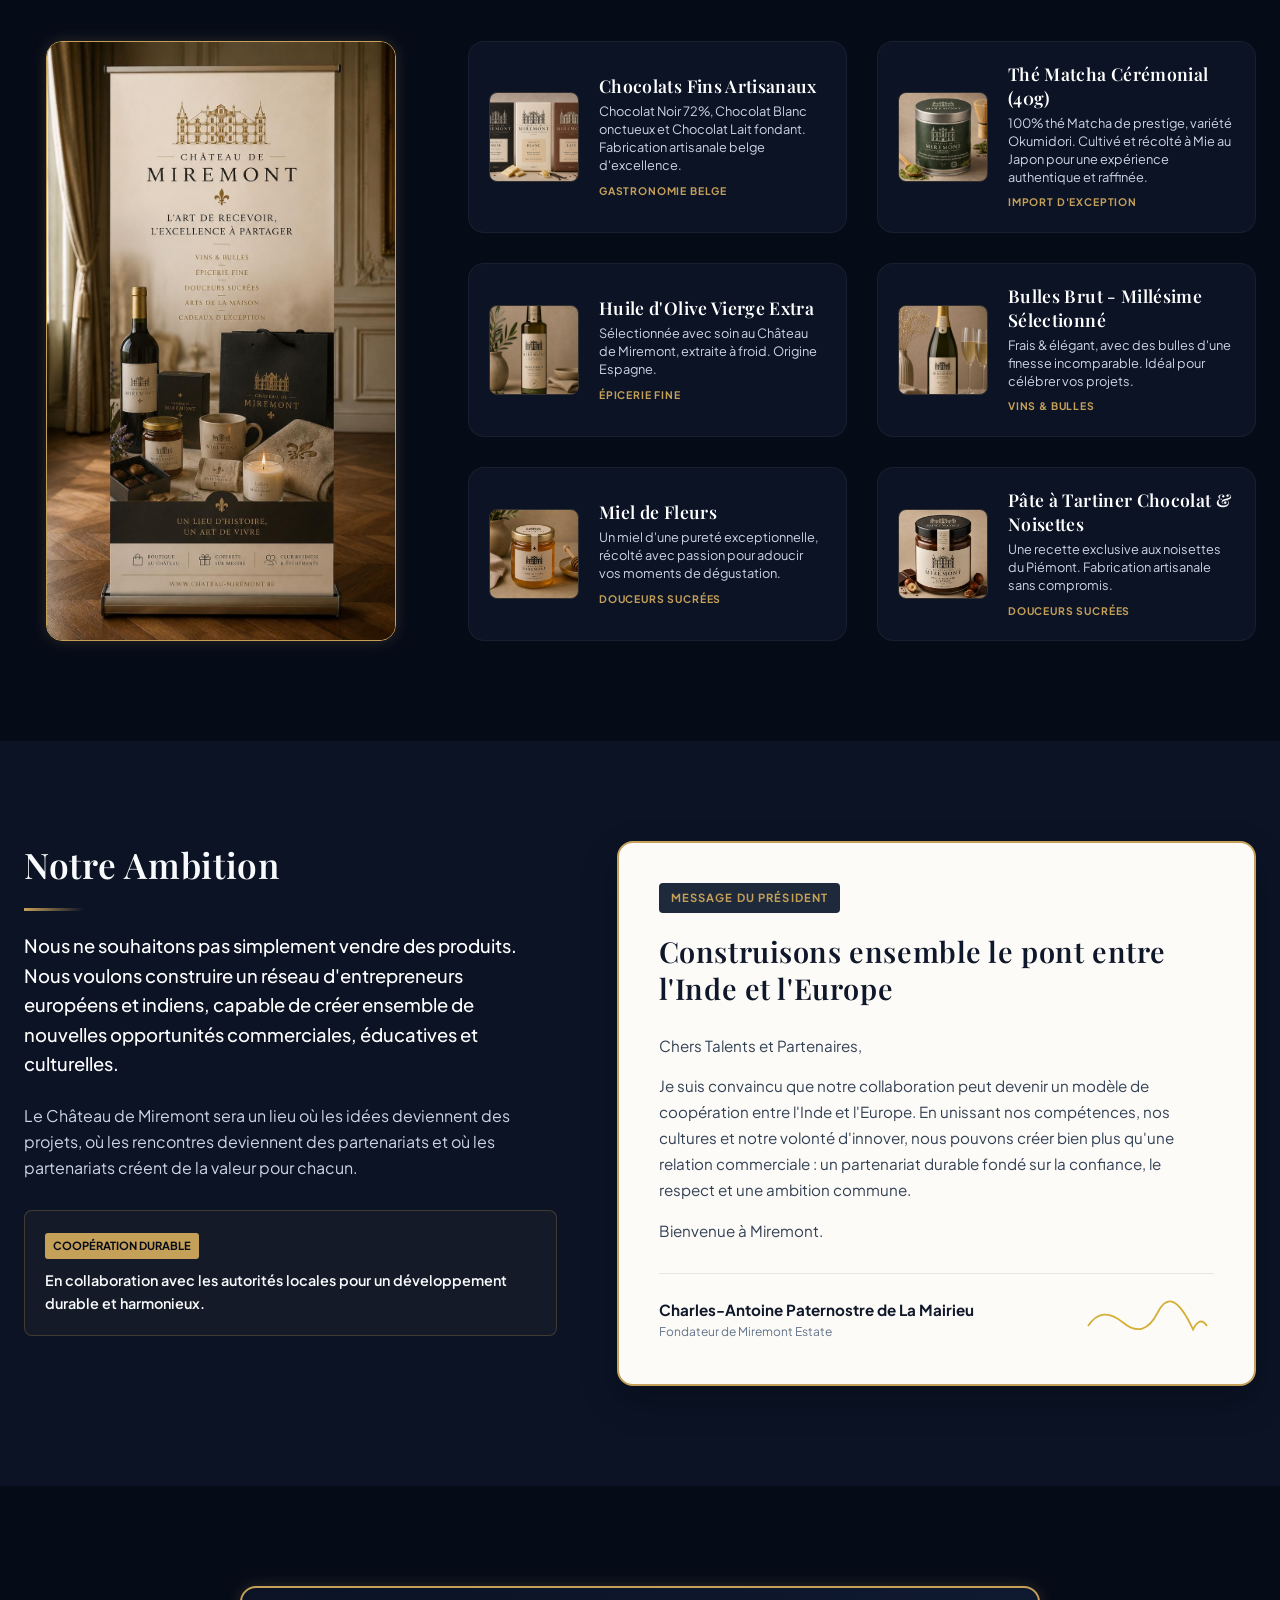
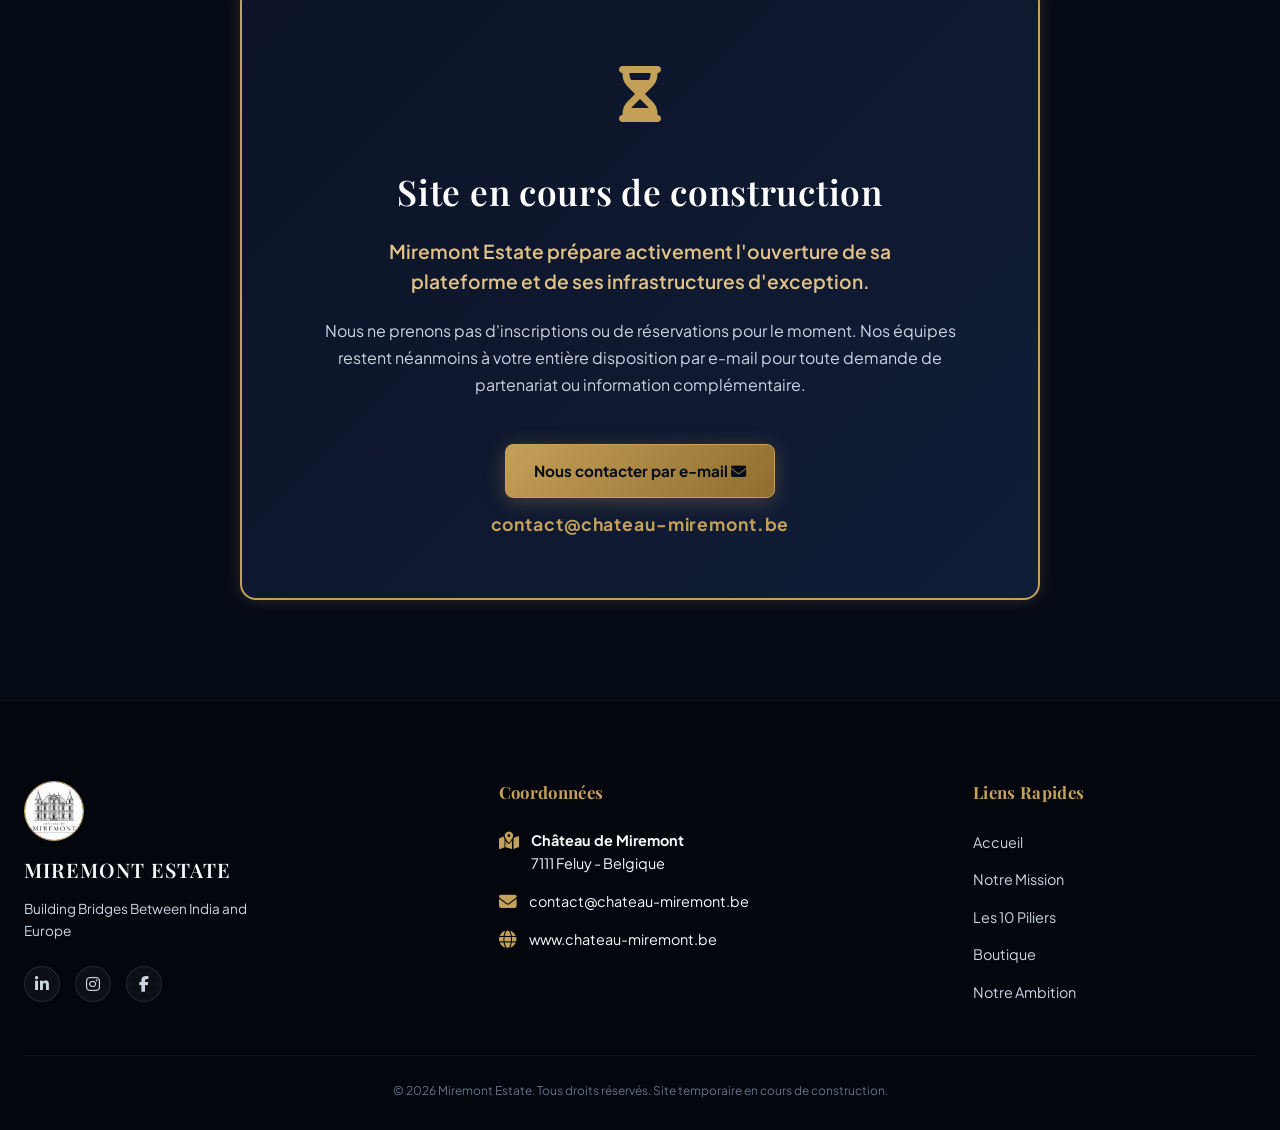
==== commit 90427836: "Replace Candle product with Ceremonial Matcha (Okumidori variety) from Mie Japan" ====
--- a/index.html
+++ b/index.html
@@ -461,12 +461,12 @@
 
                         <div class="product-item">
                             <div class="product-img-box">
-                                <img src="image00030.jpeg" alt="Bougie Parfumée Miremont" class="product-img">
+                                <img src="matcha.png" alt="Matcha Cérémonial Miremont" class="product-img">
                             </div>
                             <div class="product-info">
-                                <h4>Bougies Parfumées de Prestige</h4>
-                                <p class="product-desc">L'art de l'ambiance et de la sophistication. Cire de haute qualité coulée de façon artisanale.</p>
-                                <span class="product-tag">Art de Vivre</span>
+                                <h4>Thé Matcha Cérémonial (40g)</h4>
+                                <p class="product-desc">100% thé Matcha de prestige, variété Okumidori. Cultivé et récolté à Mie au Japon pour une expérience authentique et raffinée.</p>
+                                <span class="product-tag">Import d'Exception</span>
                             </div>
                         </div>
 
@@ -842,9 +842,9 @@
                 ".showcase-products-grid .product-item:nth-child(1) h4": "Artisanal Fine Chocolates",
                 ".showcase-products-grid .product-item:nth-child(1) .product-desc": "Dark Chocolate 72%, smooth White Chocolate and melting Milk Chocolate. Belgian artisanal excellence.",
                 ".showcase-products-grid .product-item:nth-child(1) .product-tag": "Belgian Gastronomy",
-                ".showcase-products-grid .product-item:nth-child(2) h4": "Prestige Scented Candles",
-                ".showcase-products-grid .product-item:nth-child(2) .product-desc": "The art of ambiance and sophistication. High-quality wax, hand-poured in an artisanal way.",
-                ".showcase-products-grid .product-item:nth-child(2) .product-tag": "Lifestyle",
+                ".showcase-products-grid .product-item:nth-child(2) h4": "Ceremonial Matcha Tea (40g)",
+                ".showcase-products-grid .product-item:nth-child(2) .product-desc": "100% premium Matcha tea, Okumidori variety. Grown and harvested in Mie, Japan for an authentic and refined experience.",
+                ".showcase-products-grid .product-item:nth-child(2) .product-tag": "Premium Selection",
                 ".showcase-products-grid .product-item:nth-child(3) h4": "Extra Virgin Olive Oil",
                 ".showcase-products-grid .product-item:nth-child(3) .product-desc": "Carefully selected at the Château de Miremont, cold-extracted. Origin Spain.",
                 ".showcase-products-grid .product-item:nth-child(3) .product-tag": "Fine Grocery",
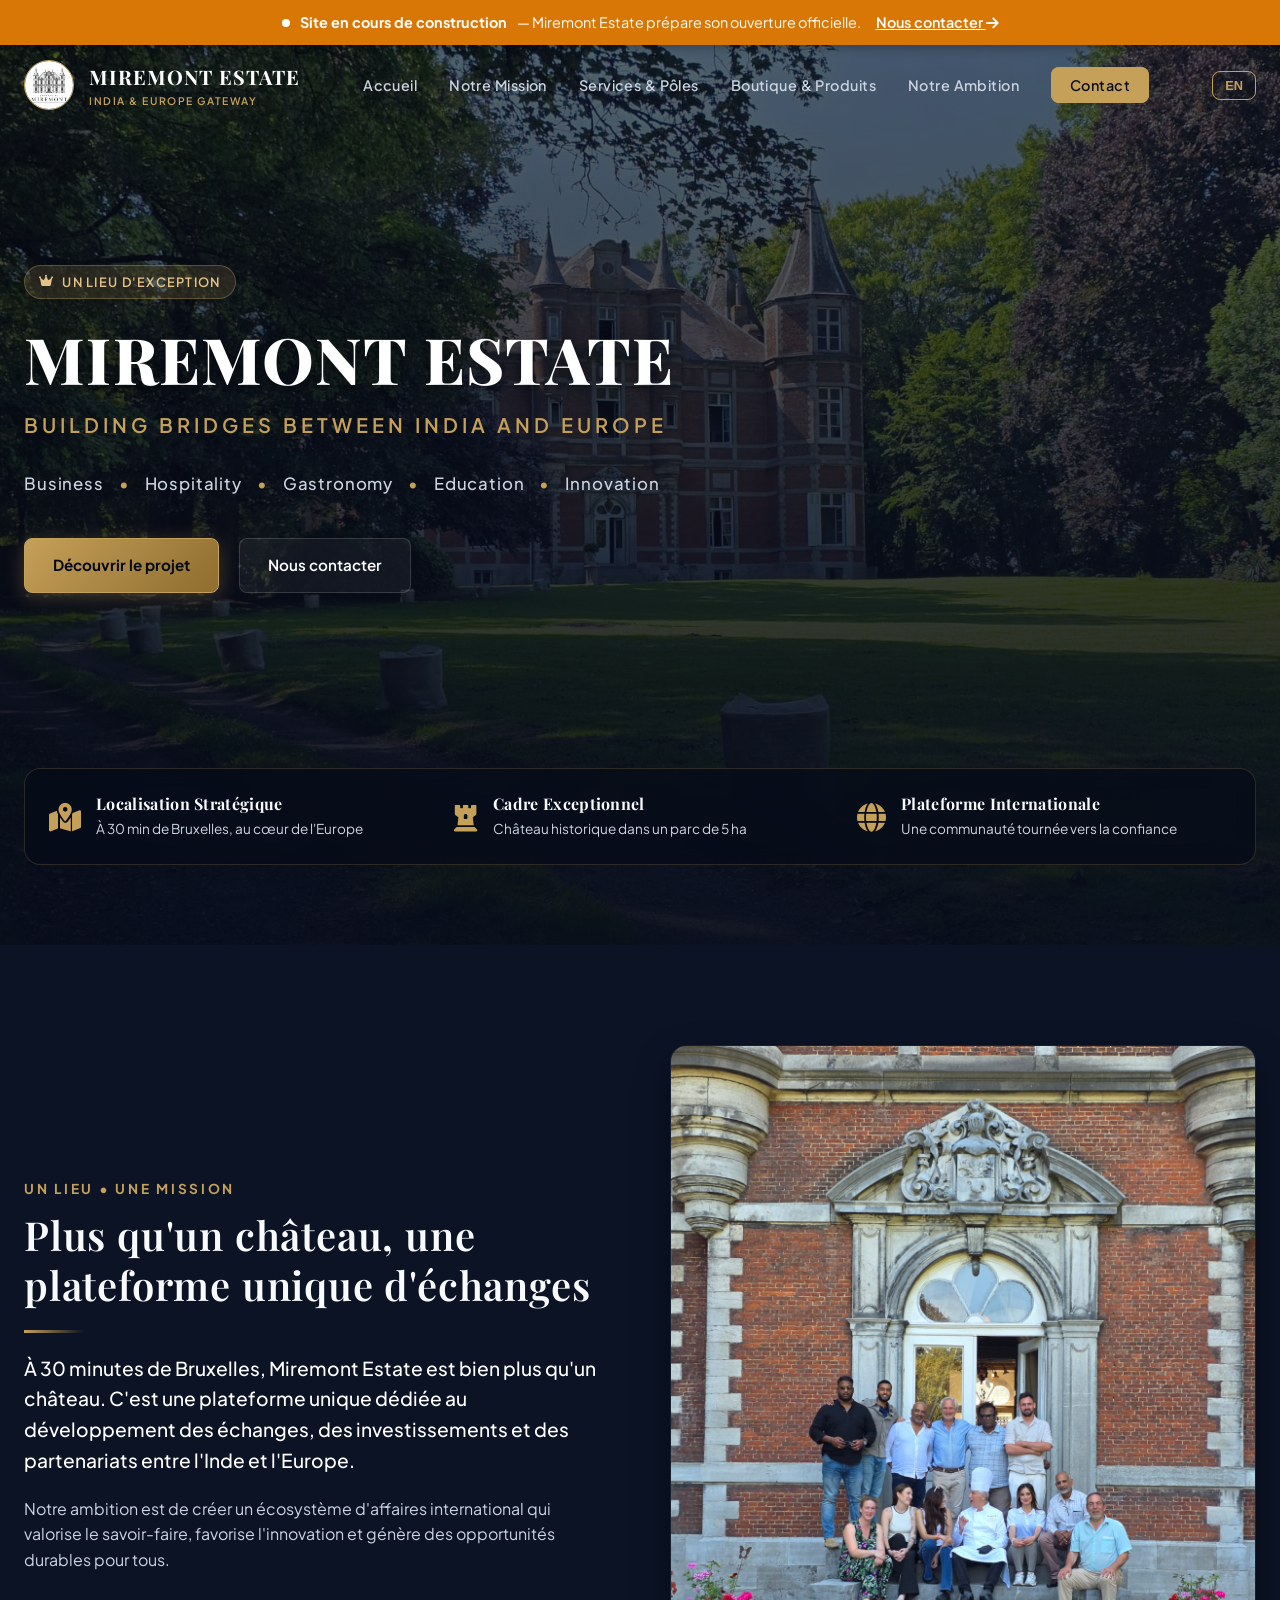
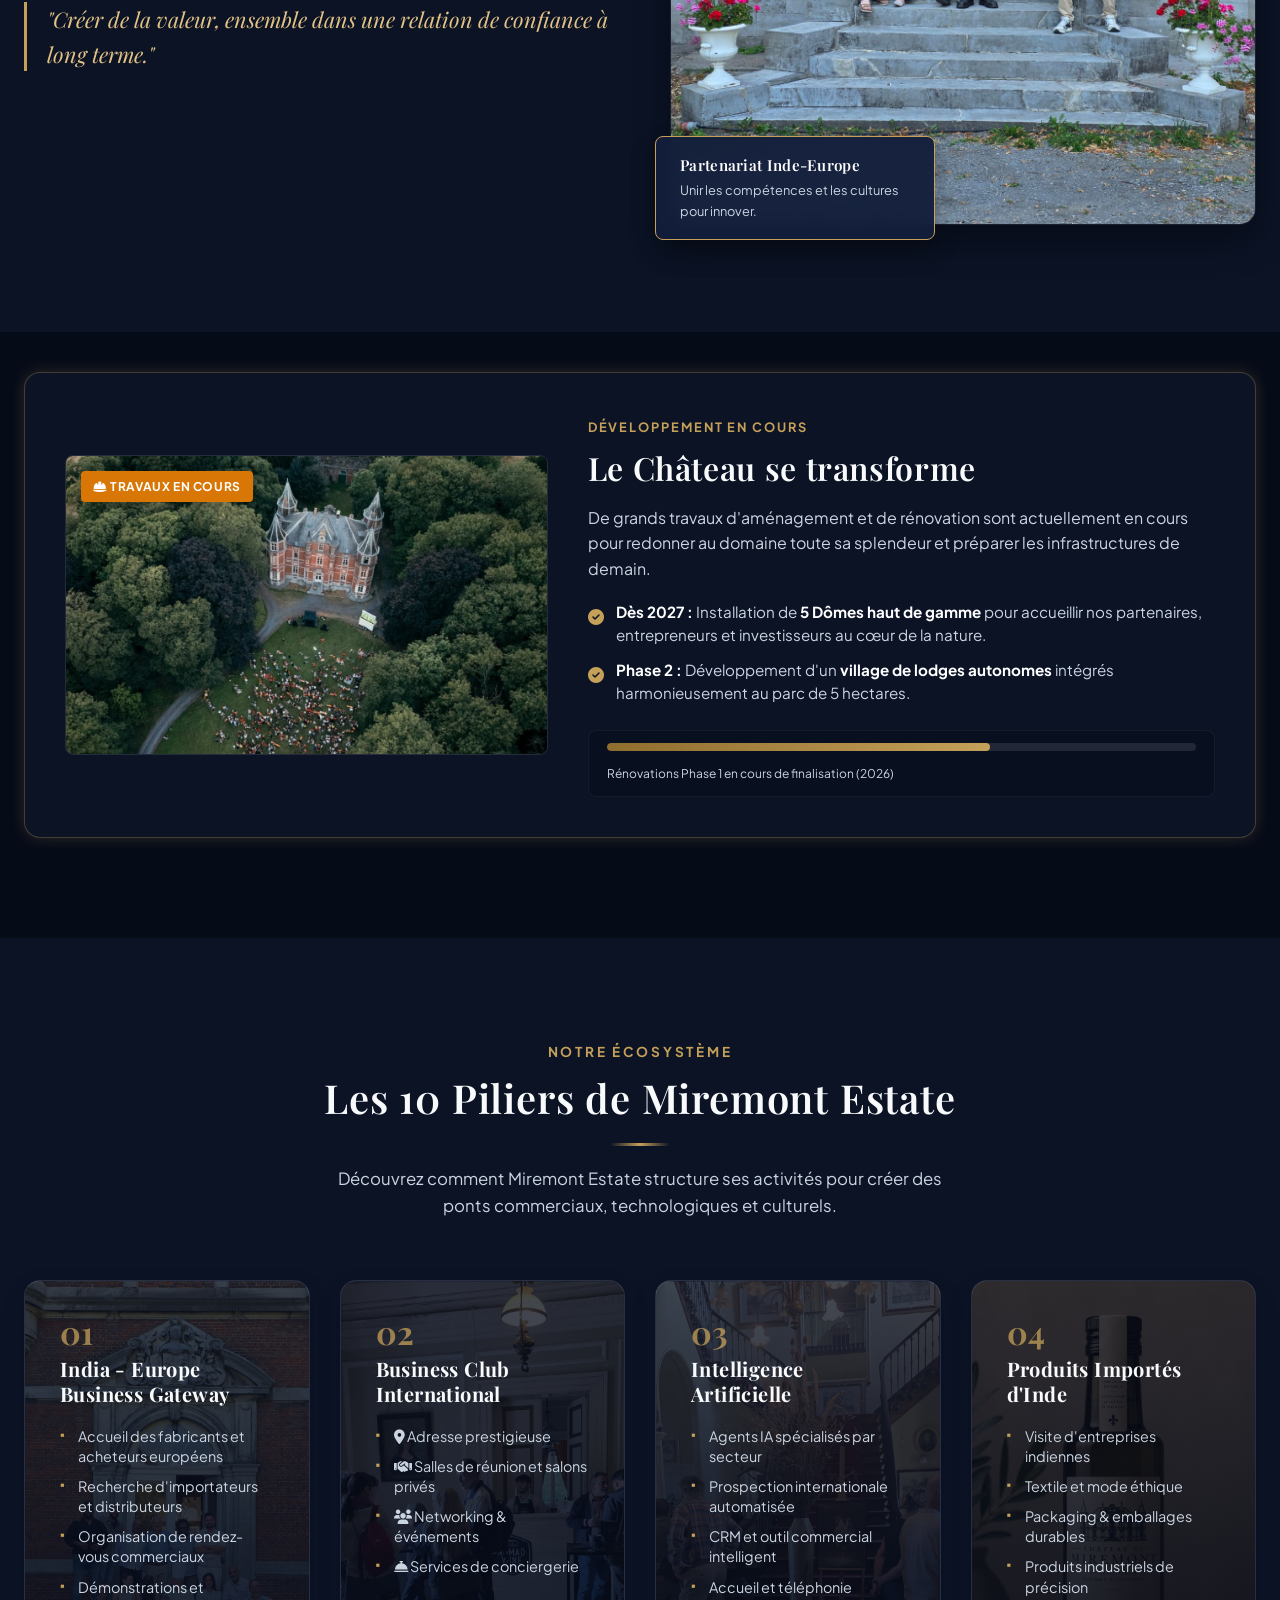
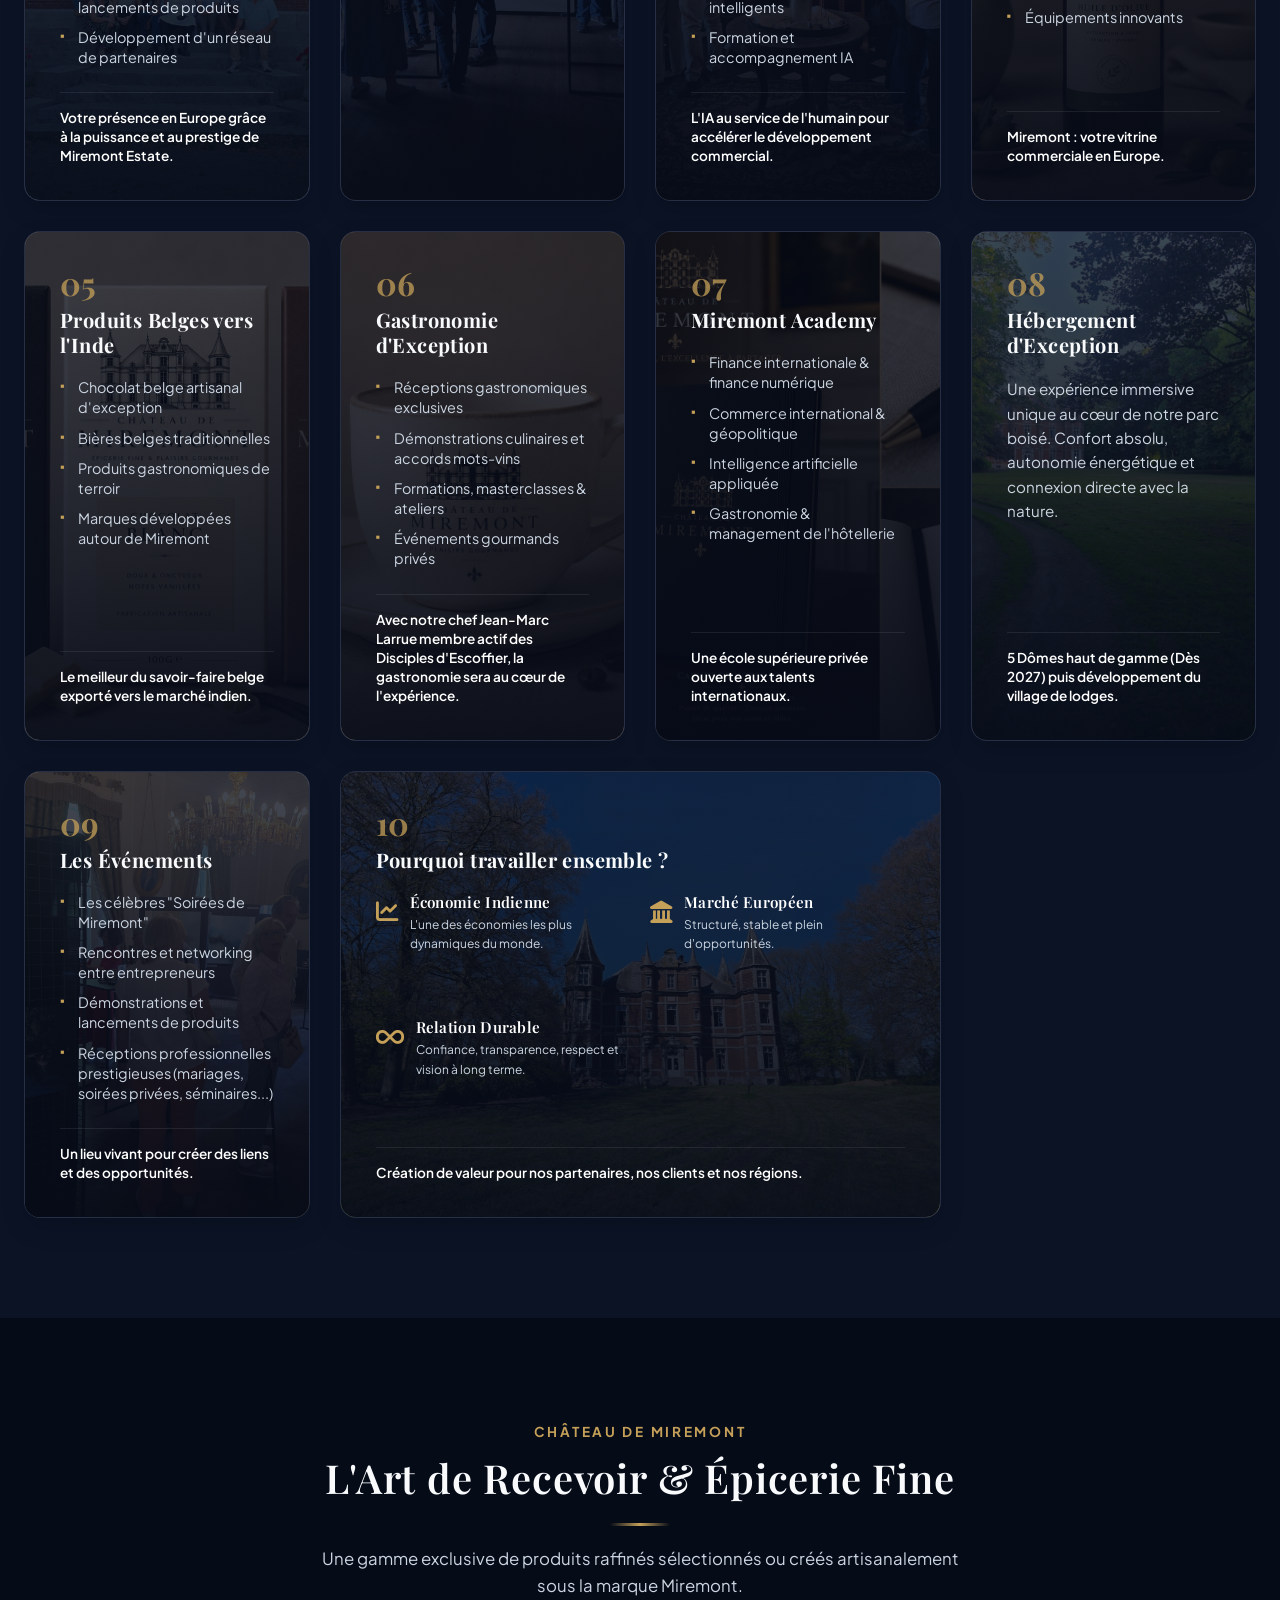
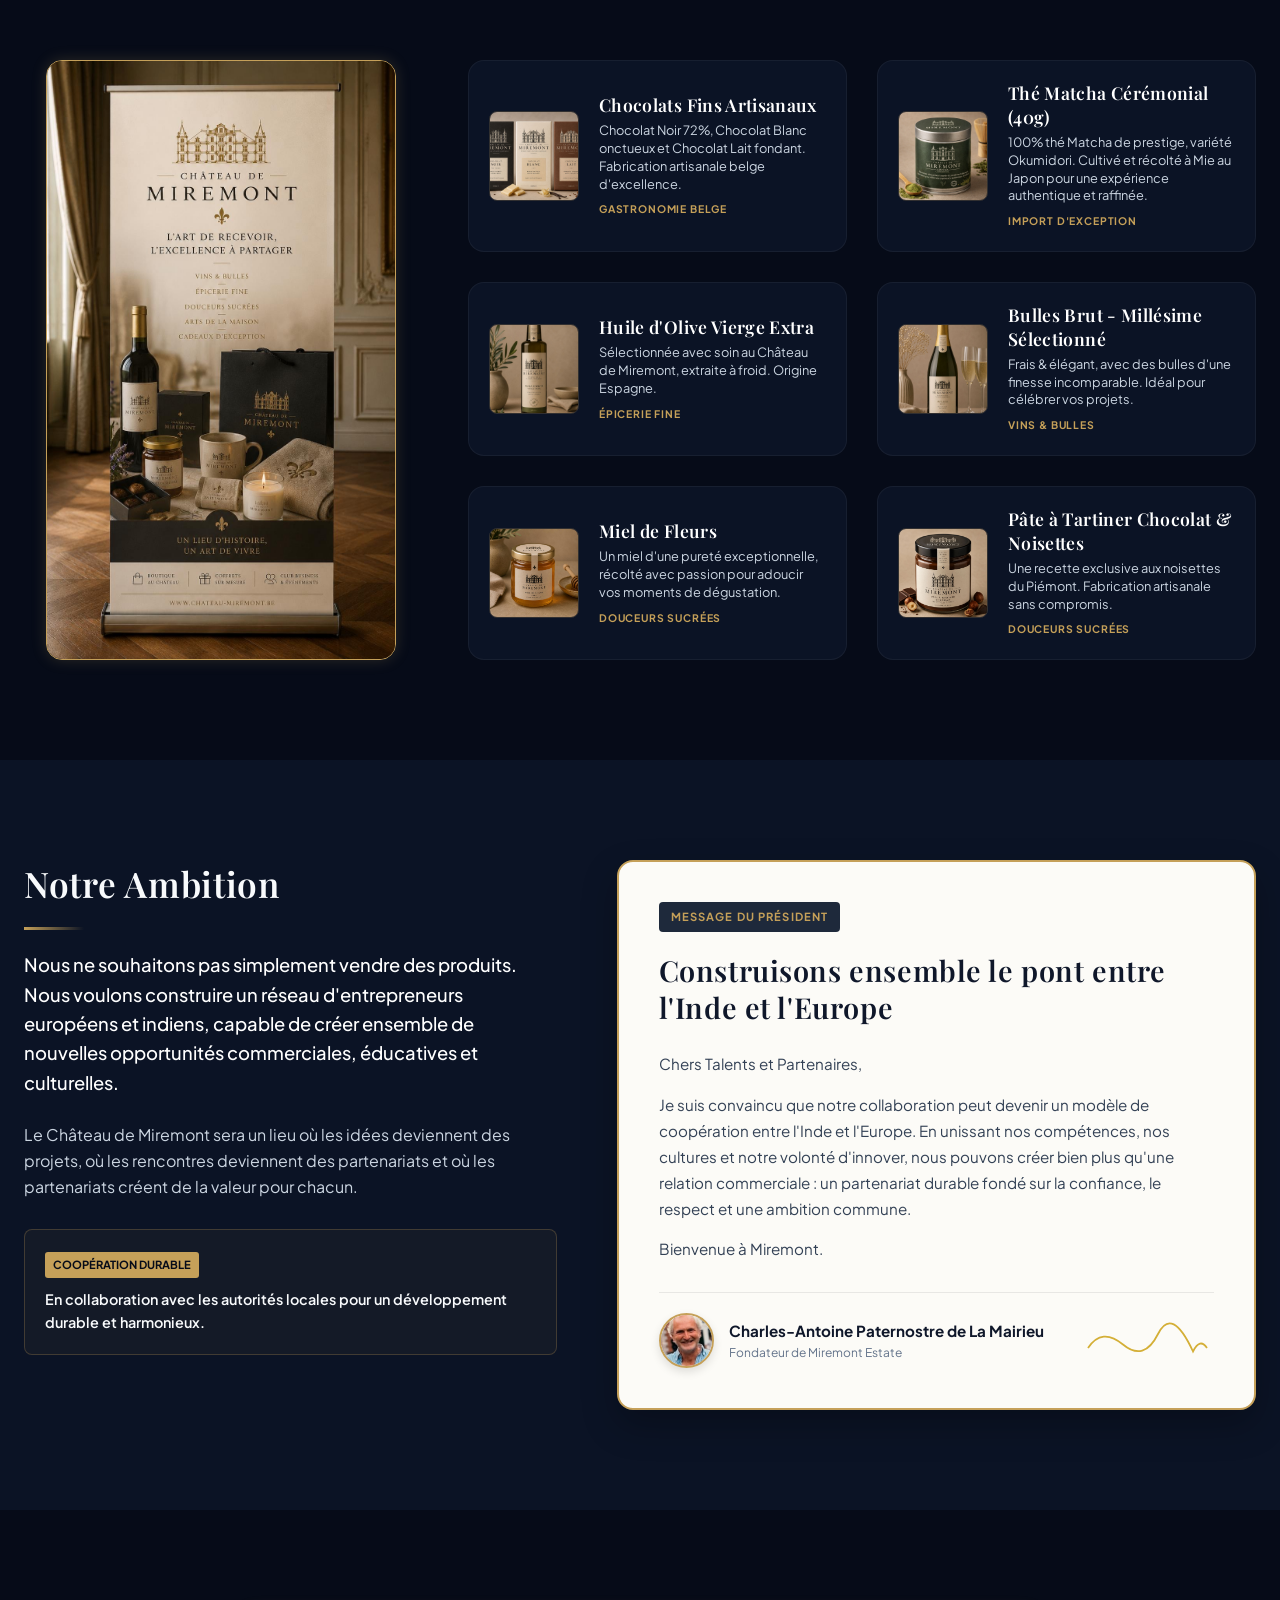
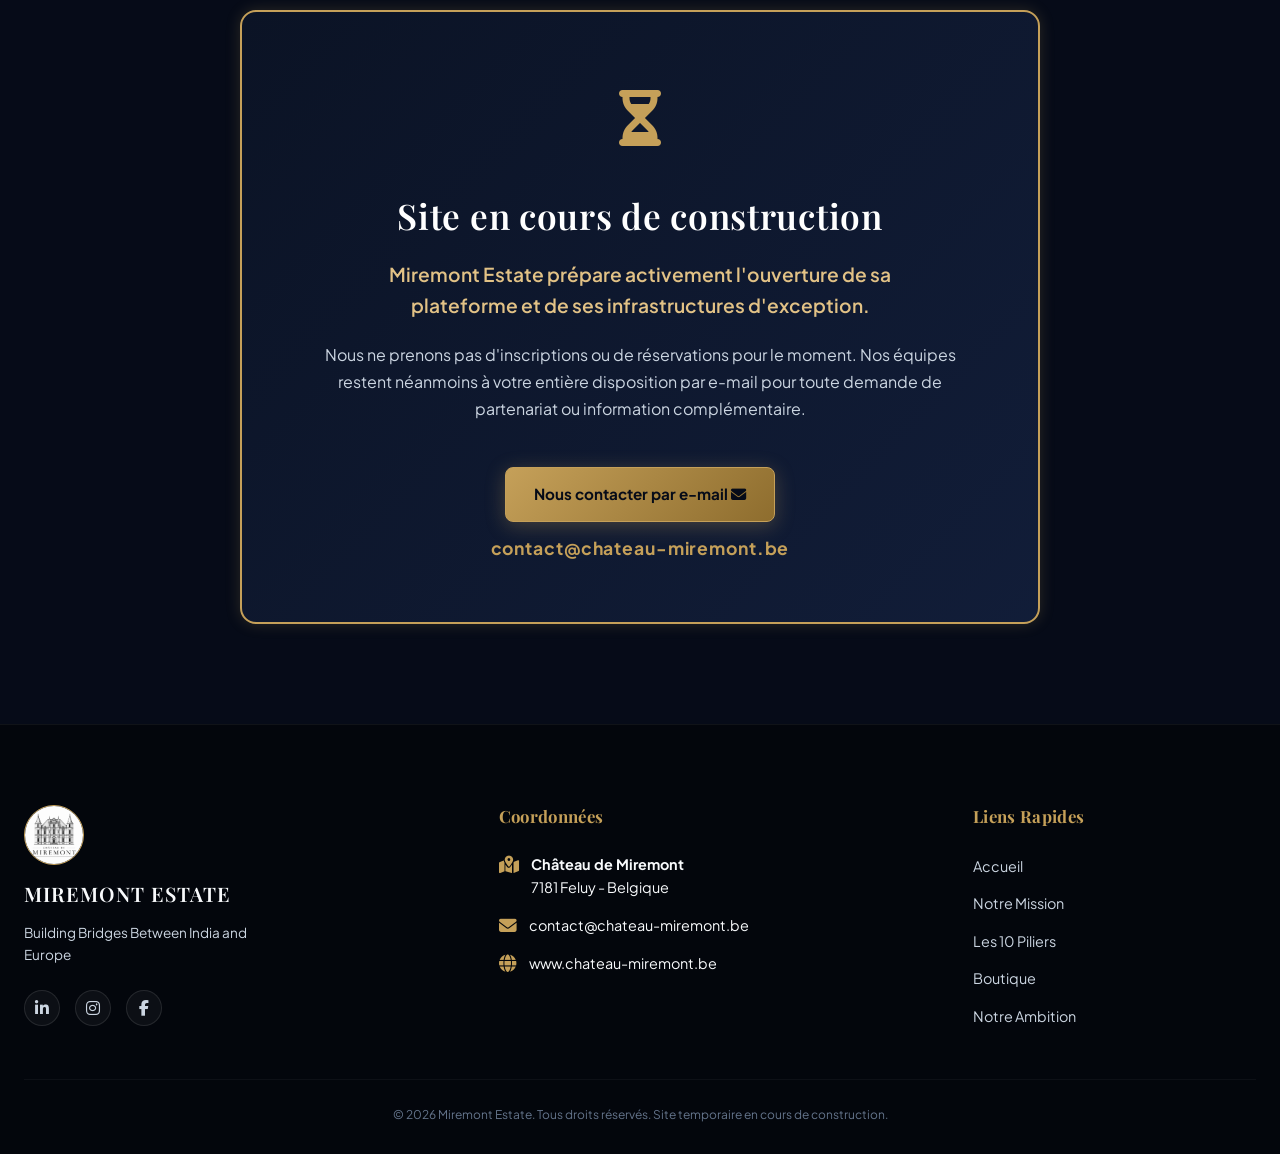
==== commit 11f3df24: "Restructure 10 Pillars grid card headers to stack number on top, add background photos to all cards " ====
--- a/index.html
+++ b/index.html
@@ -204,22 +204,25 @@
                 <div class="services-grid">
                     
                     <!-- Card 1 -->
-                    <div class="service-card">
-                        <div class="card-header">
-                            <span class="card-num">01</span>
-                            <h3>India - Europe Business Gateway</h3>
-                        </div>
-                        <div class="card-body">
-                            <ul>
-                                <li>Accueil des fabricants et acheteurs européens</li>
-                                <li>Recherche d'importateurs et distributeurs</li>
-                                <li>Organisation de rendez-vous commerciaux</li>
-                                <li>Démonstrations et lancements de produits</li>
-                                <li>Développement d'un réseau de partenaires</li>
-                            </ul>
-                        </div>
-                        <div class="card-footer">
-                            <p class="card-emphasis">Votre présence en Europe grâce à la puissance et au prestige de Miremont Estate.</p>
+                    <div class="service-card card-has-img" style="--card-bg-img: url('image00018.jpeg');">
+                        <div class="card-img-overlay"></div>
+                        <div class="card-content-wrapper">
+                            <div class="card-header">
+                                <span class="card-num">01</span>
+                                <h3>India - Europe Business Gateway</h3>
+                            </div>
+                            <div class="card-body">
+                                <ul>
+                                    <li>Accueil des fabricants et acheteurs européens</li>
+                                    <li>Recherche d'importateurs et distributeurs</li>
+                                    <li>Organisation de rendez-vous commerciaux</li>
+                                    <li>Démonstrations et lancements de produits</li>
+                                    <li>Développement d'un réseau de partenaires</li>
+                                </ul>
+                            </div>
+                            <div class="card-footer">
+                                <p class="card-emphasis">Votre présence en Europe grâce à la puissance et au prestige de Miremont Estate.</p>
+                            </div>
                         </div>
                     </div>
 
@@ -243,22 +246,25 @@
                     </div>
 
                     <!-- Card 3 -->
-                    <div class="service-card theme-dark-gold">
-                        <div class="card-header">
-                            <span class="card-num">03</span>
-                            <h3>Intelligence Artificielle</h3>
-                        </div>
-                        <div class="card-body">
-                            <ul>
-                                <li>Agents IA spécialisés par secteur</li>
-                                <li>Prospection internationale automatisée</li>
-                                <li>CRM et outil commercial intelligent</li>
-                                <li>Accueil et téléphonie intelligents</li>
-                                <li>Formation et accompagnement IA</li>
-                            </ul>
-                        </div>
-                        <div class="card-footer">
-                            <p class="card-emphasis">L'IA au service de l'humain pour accélérer le développement commercial.</p>
+                    <div class="service-card card-has-img" style="--card-bg-img: url('image00009.jpeg');">
+                        <div class="card-img-overlay"></div>
+                        <div class="card-content-wrapper">
+                            <div class="card-header">
+                                <span class="card-num">03</span>
+                                <h3>Intelligence Artificielle</h3>
+                            </div>
+                            <div class="card-body">
+                                <ul>
+                                    <li>Agents IA spécialisés par secteur</li>
+                                    <li>Prospection internationale automatisée</li>
+                                    <li>CRM et outil commercial intelligent</li>
+                                    <li>Accueil et téléphonie intelligents</li>
+                                    <li>Formation et accompagnement IA</li>
+                                </ul>
+                            </div>
+                            <div class="card-footer">
+                                <p class="card-emphasis">L'IA au service de l'humain pour accélérer le développement commercial.</p>
+                            </div>
                         </div>
                     </div>
 
@@ -330,21 +336,24 @@
                     </div>
 
                     <!-- Card 7 -->
-                    <div class="service-card">
-                        <div class="card-header">
-                            <span class="card-num">07</span>
-                            <h3>Miremont Academy</h3>
-                        </div>
-                        <div class="card-body">
-                            <ul>
-                                <li>Finance internationale & finance numérique</li>
-                                <li>Commerce international & géopolitique</li>
-                                <li>Intelligence artificielle appliquée</li>
-                                <li>Gastronomie & management de l'hôtellerie</li>
-                            </ul>
-                        </div>
-                        <div class="card-footer">
-                            <p class="card-emphasis">Une école supérieure privée ouverte aux talents internationaux.</p>
+                    <div class="service-card card-has-img" style="--card-bg-img: url('image00026.jpeg');">
+                        <div class="card-img-overlay"></div>
+                        <div class="card-content-wrapper">
+                            <div class="card-header">
+                                <span class="card-num">07</span>
+                                <h3>Miremont Academy</h3>
+                            </div>
+                            <div class="card-body">
+                                <ul>
+                                    <li>Finance internationale & finance numérique</li>
+                                    <li>Commerce international & géopolitique</li>
+                                    <li>Intelligence artificielle appliquée</li>
+                                    <li>Gastronomie & management de l'hôtellerie</li>
+                                </ul>
+                            </div>
+                            <div class="card-footer">
+                                <p class="card-emphasis">Une école supérieure privée ouverte aux talents internationaux.</p>
+                            </div>
                         </div>
                     </div>
 
@@ -390,36 +399,39 @@
                     </div>
 
                     <!-- Card 10 -->
-                    <div class="service-card reason-card">
-                        <div class="card-header">
-                            <span class="card-num">10</span>
-                            <h3>Pourquoi travailler ensemble ?</h3>
-                        </div>
-                        <div class="card-body reason-grid">
-                            <div class="reason-item">
-                                <span class="reason-icon"><i class="fa-solid fa-chart-line"></i></span>
-                                <div>
-                                    <h5>Économie Indienne</h5>
-                                    <p>L'une des économies les plus dynamiques du monde.</p>
+                    <div class="service-card card-has-img reason-card" style="--card-bg-img: url('image00005.jpeg');">
+                        <div class="card-img-overlay"></div>
+                        <div class="card-content-wrapper">
+                            <div class="card-header">
+                                <span class="card-num">10</span>
+                                <h3>Pourquoi travailler ensemble ?</h3>
+                            </div>
+                            <div class="card-body reason-grid">
+                                <div class="reason-item">
+                                    <span class="reason-icon"><i class="fa-solid fa-chart-line"></i></span>
+                                    <div>
+                                        <h5>Économie Indienne</h5>
+                                        <p>L'une des économies les plus dynamiques du monde.</p>
+                                    </div>
                                 </div>
-                            </div>
-                            <div class="reason-item">
-                                <span class="reason-icon"><i class="fa-solid fa-landmark"></i></span>
-                                <div>
-                                    <h5>Marché Européen</h5>
-                                    <p>Structuré, stable et plein d'opportunités.</p>
+                                <div class="reason-item">
+                                    <span class="reason-icon"><i class="fa-solid fa-landmark"></i></span>
+                                    <div>
+                                        <h5>Marché Européen</h5>
+                                        <p>Structuré, stable et plein d'opportunités.</p>
+                                    </div>
                                 </div>
-                            </div>
-                            <div class="reason-item">
-                                <span class="reason-icon"><i class="fa-solid fa-infinity"></i></span>
-                                <div>
-                                    <h5>Relation Durable</h5>
-                                    <p>Confiance, transparence, respect et vision à long terme.</p>
+                                <div class="reason-item">
+                                    <span class="reason-icon"><i class="fa-solid fa-infinity"></i></span>
+                                    <div>
+                                        <h5>Relation Durable</h5>
+                                        <p>Confiance, transparence, respect et vision à long terme.</p>
+                                    </div>
                                 </div>
                             </div>
-                        </div>
-                        <div class="card-footer">
-                            <p class="card-emphasis">Création de valeur pour nos partenaires, nos clients et nos régions.</p>
+                            <div class="card-footer">
+                                <p class="card-emphasis">Création de valeur pour nos partenaires, nos clients et nos régions.</p>
+                            </div>
                         </div>
                     </div>
 
@@ -556,9 +568,12 @@
                             </div>
                             
                             <div class="letter-signature-area">
-                                <div class="sig-name">
-                                    <strong>Charles-Antoine Paternostre de La Mairieu</strong>
-                                    <span>Fondateur de Miremont Estate</span>
+                                <div class="sig-left">
+                                    <img src="charles.jpeg" alt="Charles-Antoine Paternostre de La Mairieu" class="president-portrait">
+                                    <div class="sig-name">
+                                        <strong>Charles-Antoine Paternostre de La Mairieu</strong>
+                                        <span>Fondateur de Miremont Estate</span>
+                                    </div>
                                 </div>
                                 <div class="signature-line">
                                     <svg viewBox="0 0 200 60" class="signature-svg">
@@ -622,7 +637,7 @@
                             <i class="fa-solid fa-map-location-dot"></i>
                             <span>
                                 <strong>Château de Miremont</strong><br>
-                                7111 Feluy - Belgique
+                                7181 Feluy - Belgique
                             </span>
                         </li>
                         <li>
--- a/style.css
+++ b/style.css
@@ -736,9 +736,10 @@
 
 .card-header {
     display: flex;
-    justify-content: space-between;
+    flex-direction: column;
     align-items: flex-start;
-    margin-bottom: 25px;
+    gap: 8px;
+    margin-bottom: 20px;
 }
 
 .card-num {
@@ -747,12 +748,14 @@
     color: var(--color-gold);
     opacity: 0.75;
     font-weight: 700;
+    line-height: 1;
 }
 
 .service-card h3 {
-    font-size: 1.45rem;
-    line-height: 1.3;
+    font-size: 1.25rem;
+    line-height: 1.25;
     font-weight: 700;
+    width: 100%;
 }
 
 .card-body {
@@ -1112,6 +1115,22 @@
     padding-top: 20px;
 }
 
+.sig-left {
+    display: flex;
+    align-items: center;
+    gap: 15px;
+}
+
+.president-portrait {
+    width: 55px;
+    height: 55px;
+    border-radius: 50%;
+    border: 2px solid var(--color-gold);
+    object-fit: cover;
+    flex-shrink: 0;
+    box-shadow: 0 4px 10px rgba(0, 0, 0, 0.12);
+}
+
 .sig-name {
     display: flex;
     flex-direction: column;
@@ -1689,6 +1708,12 @@
         gap: 15px;
         align-items: center;
         text-align: center;
+    }
+    
+    .sig-left {
+        flex-direction: column;
+        text-align: center;
+        gap: 10px;
     }
     
     .signature-line {
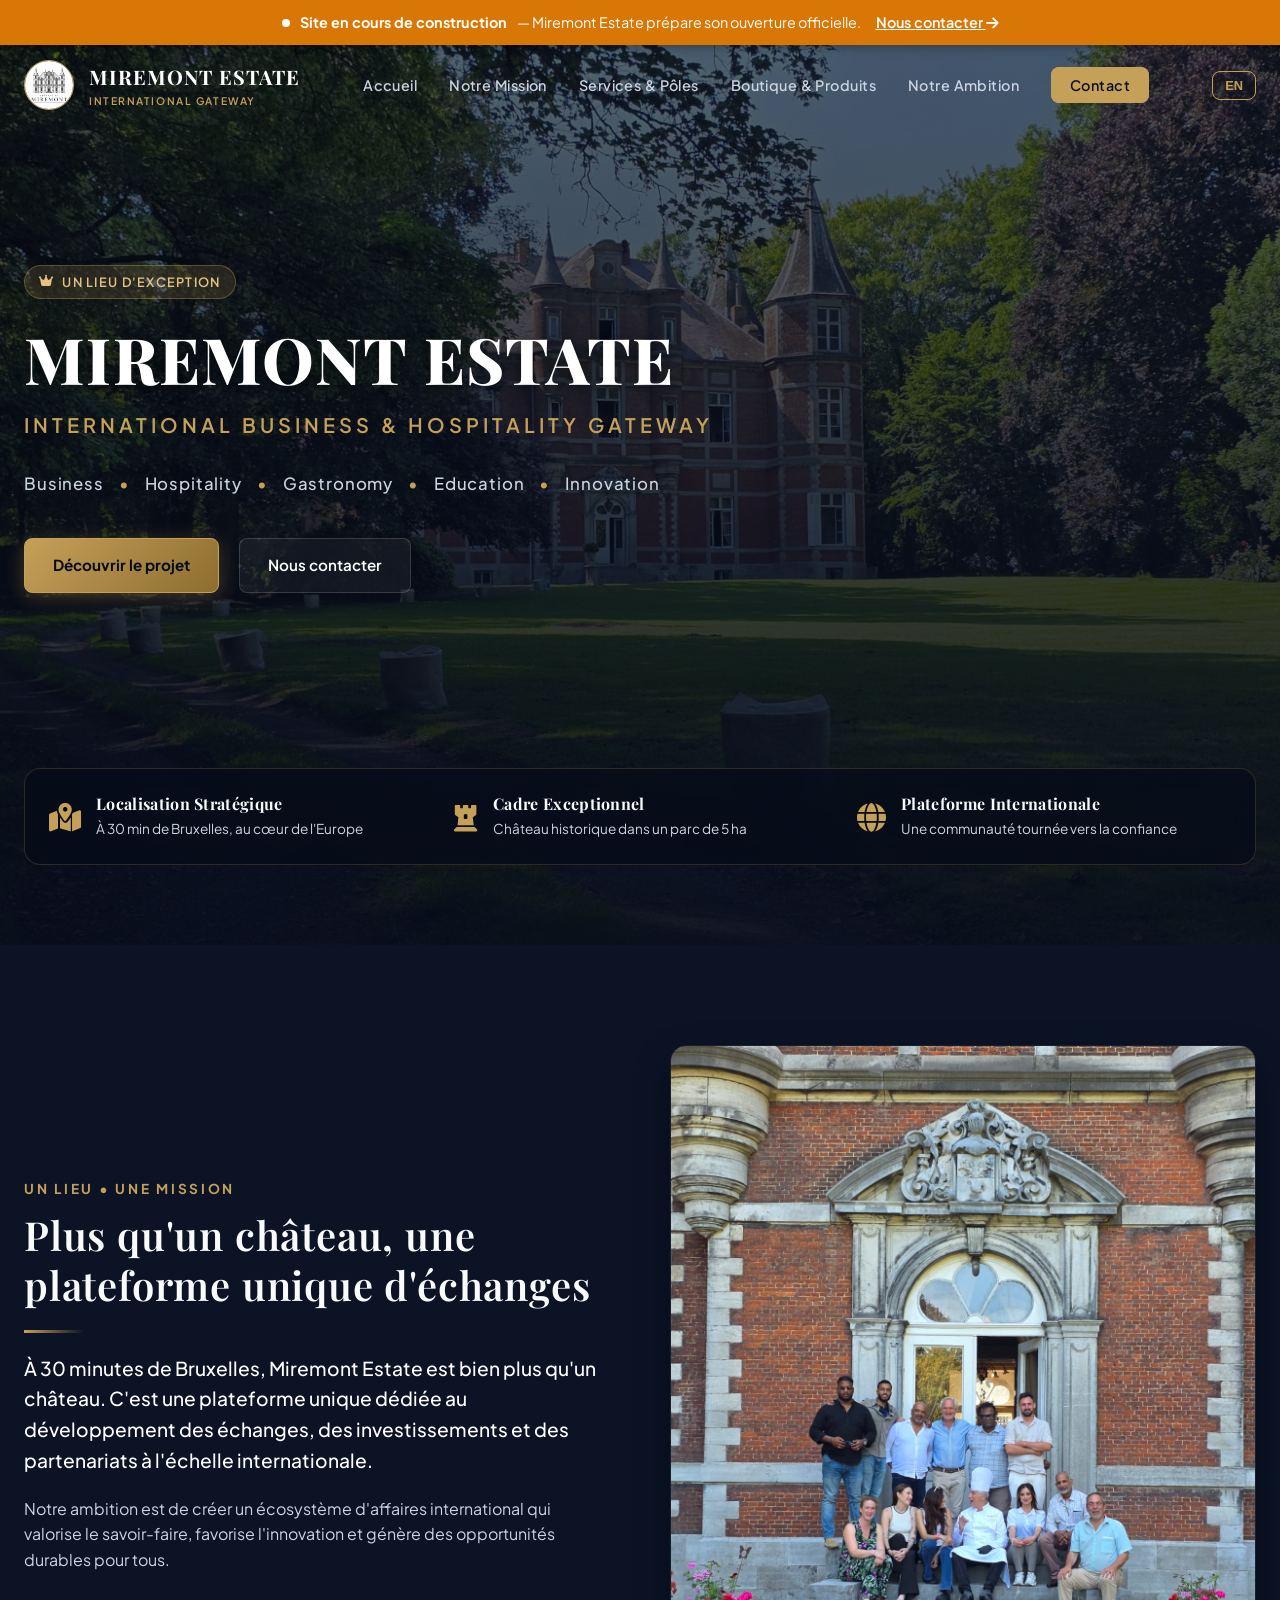
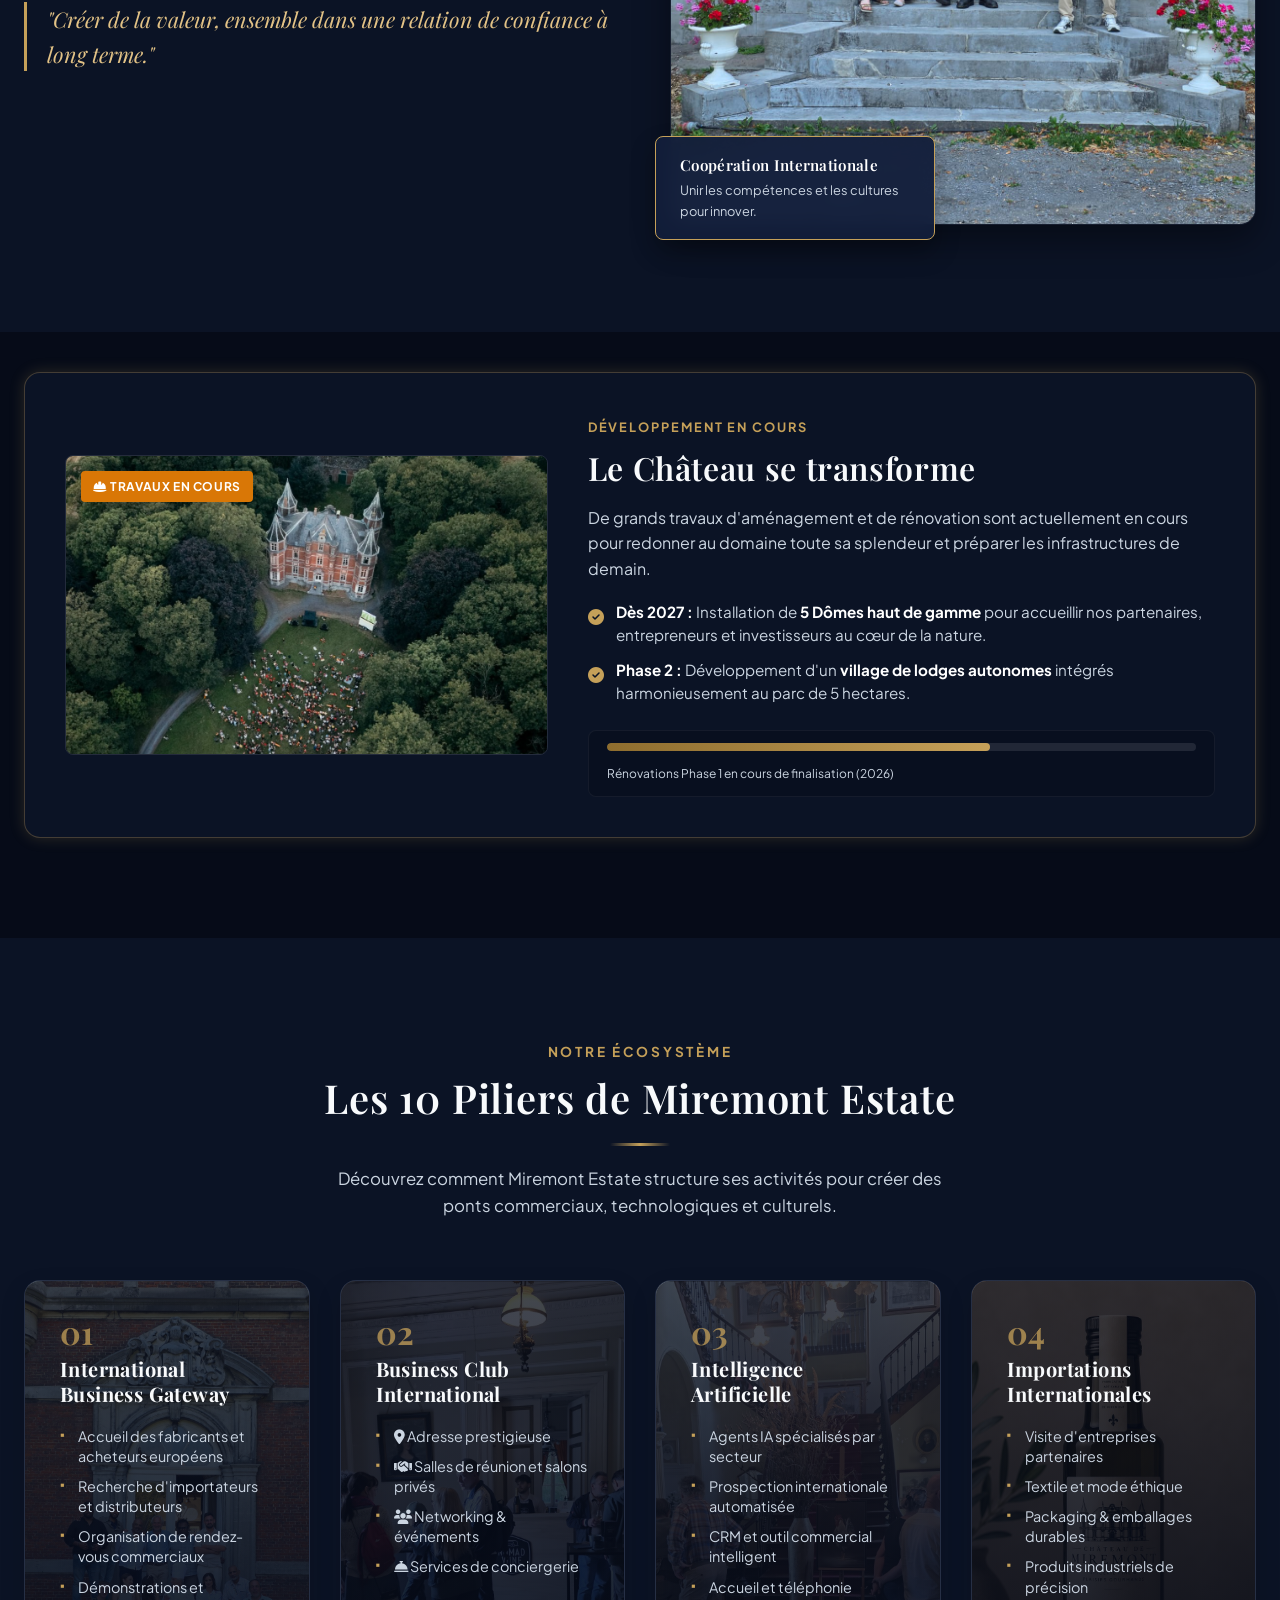
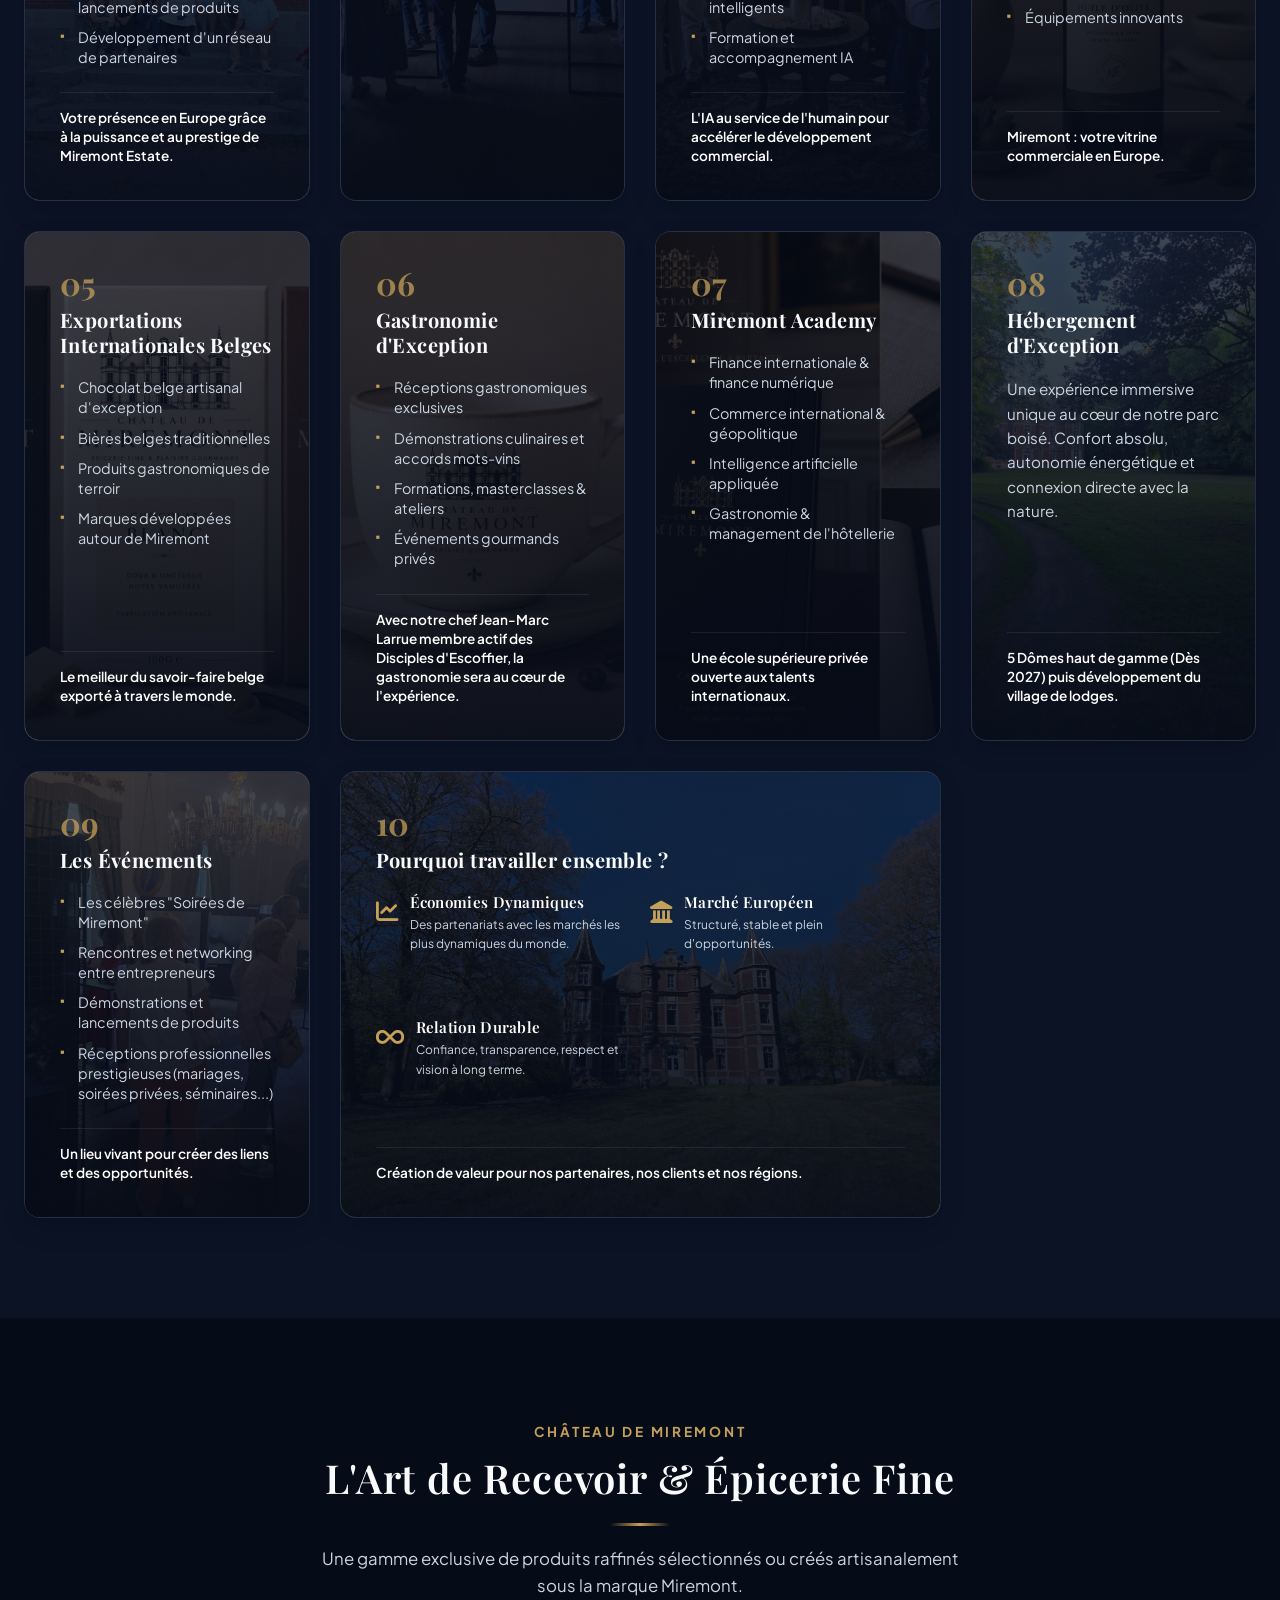
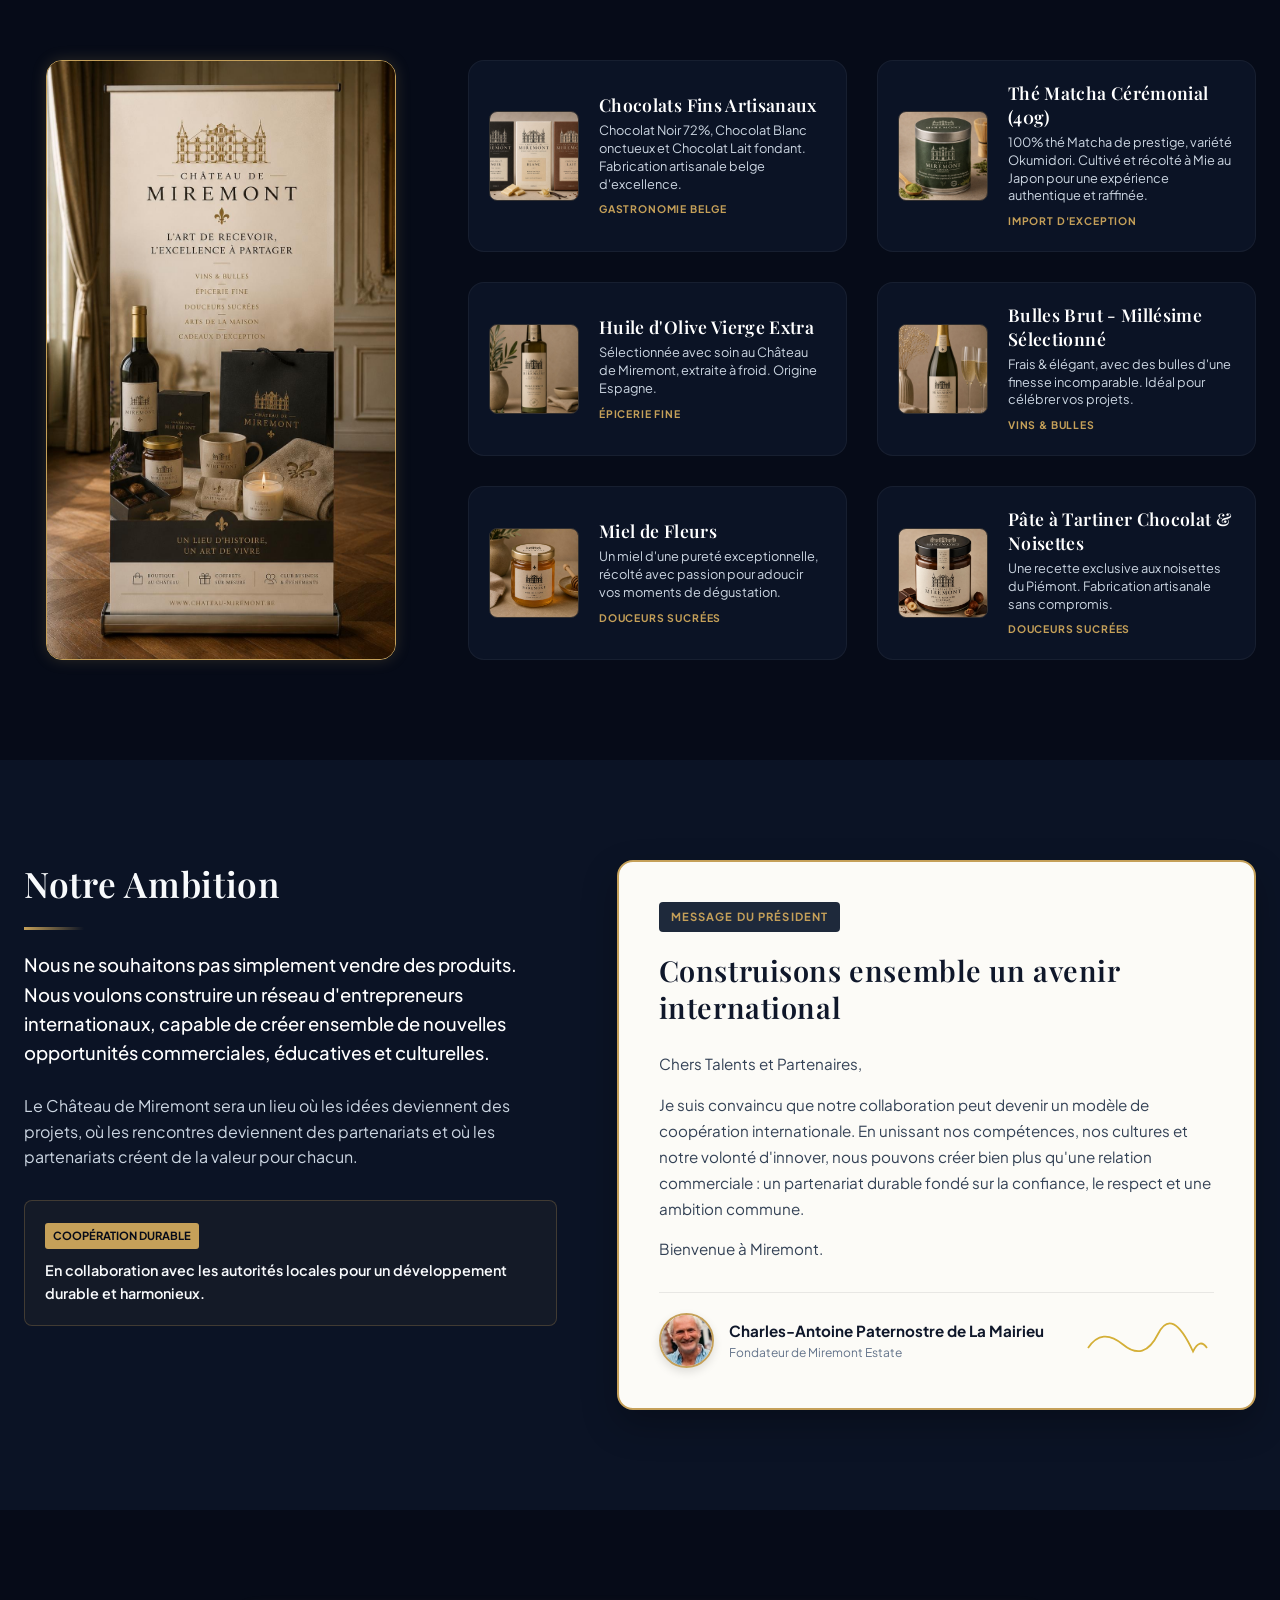
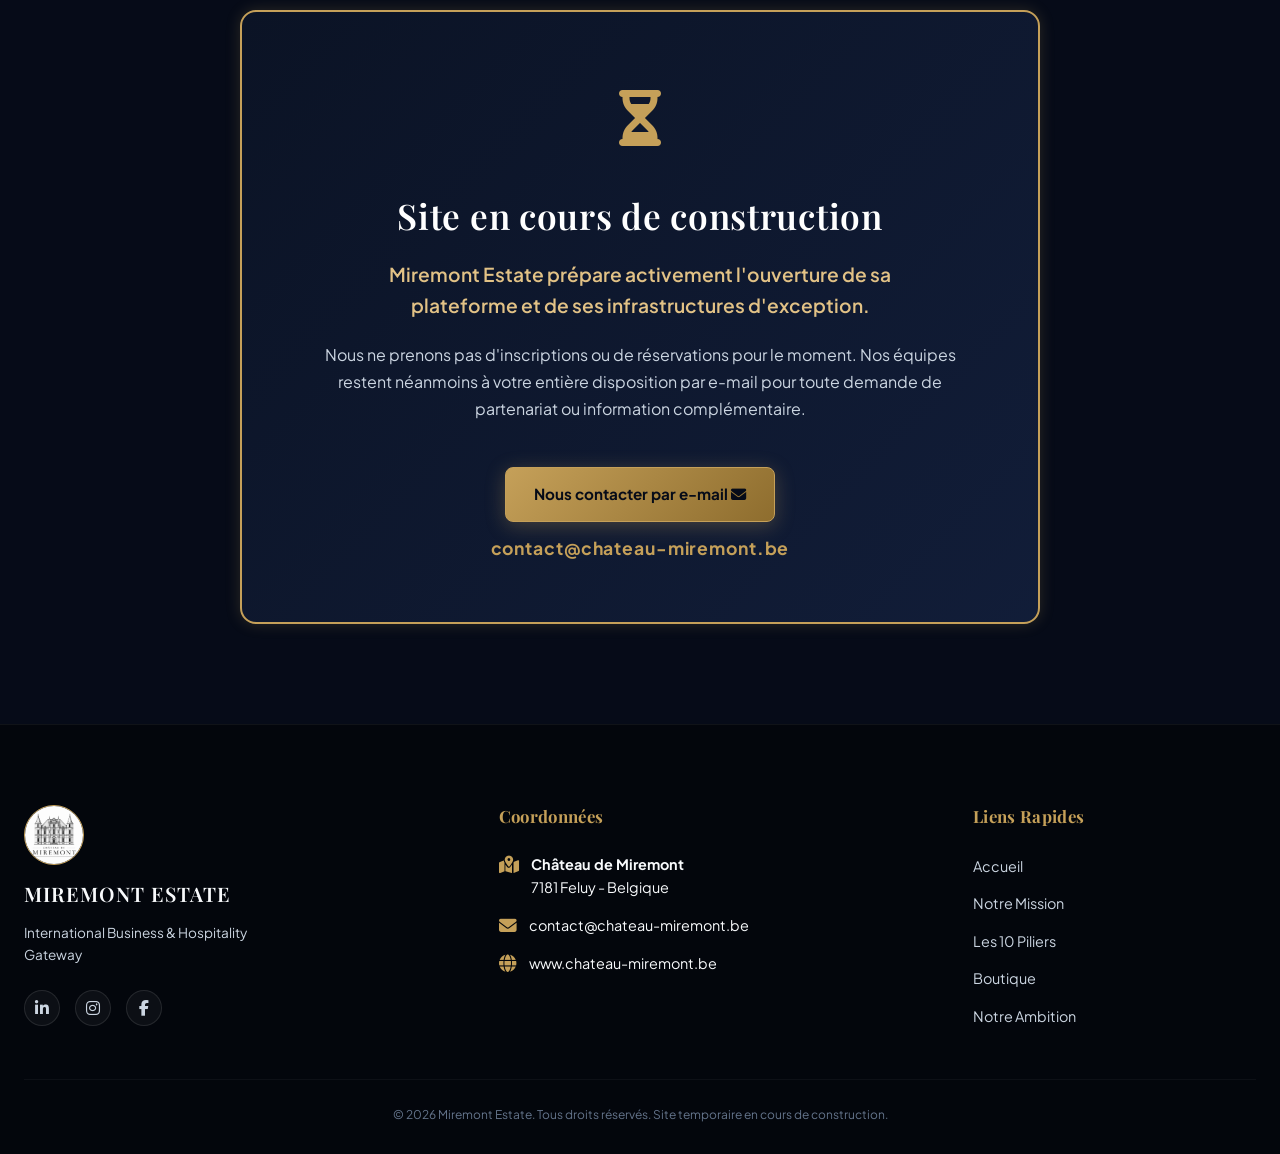
==== commit 6afae1a1: "Convert all India references to International scope and add cache busting to style.css" ====
--- a/index.html
+++ b/index.html
@@ -3,8 +3,8 @@
 <head>
     <meta charset="UTF-8">
     <meta name="viewport" content="width=device-width, initial-scale=1.0">
-    <title>Miremont Estate - Building Bridges Between India and Europe</title>
-    <meta name="description" content="Miremont Estate, un château historique de 5 hectares à 30 min de Bruxelles. Une plateforme d'échanges, d'investissements et d'affaires entre l'Inde et l'Europe. Site en construction.">
+    <title>Miremont Estate - International Business & Hospitality Gateway</title>
+    <meta name="description" content="Miremont Estate, un château historique de 5 hectares à 30 min de Bruxelles. Une plateforme d'échanges, d'investissements et d'affaires à l'échelle internationale. Site en construction.">
     
     <!-- Google Fonts -->
     <link rel="preconnect" href="https://fonts.googleapis.com">
@@ -14,8 +14,8 @@
     <!-- FontAwesome for Premium Icons -->
     <link rel="stylesheet" href="https://cdnjs.cloudflare.com/ajax/libs/font-awesome/6.4.0/css/all.min.css">
     
-    <!-- Stylesheet -->
-    <link rel="stylesheet" href="style.css">
+    <!-- Stylesheet with Cache-Busting -->
+    <link rel="stylesheet" href="style.css?v=2.0">
 </head>
 <body>
 
@@ -35,7 +35,7 @@
                 <img src="image00021.jpeg" alt="Logo Château de Miremont" class="header-logo">
                 <div class="logo-text">
                     <span class="logo-title">MIREMONT ESTATE</span>
-                    <span class="logo-subtitle">INDIA & EUROPE GATEWAY</span>
+                    <span class="logo-subtitle">INTERNATIONAL GATEWAY</span>
                 </div>
             </a>
             <nav class="main-nav">
@@ -66,7 +66,7 @@
                     <i class="fa-solid fa-crown"></i> Un Lieu d'Exception
                 </div>
                 <h1 class="hero-title animate-slide-up">MIREMONT ESTATE</h1>
-                <p class="hero-tagline animate-slide-up-delay">BUILDING BRIDGES BETWEEN INDIA AND EUROPE</p>
+                <p class="hero-tagline animate-slide-up-delay">INTERNATIONAL BUSINESS & HOSPITALITY GATEWAY</p>
                 
                 <div class="sectors-list animate-fade-in-delayed">
                     <span>Business</span>
@@ -131,7 +131,7 @@
                         <div class="accent-line"></div>
                         
                         <p class="lead-text">
-                            À 30 minutes de Bruxelles, Miremont Estate est bien plus qu'un château. C'est une plateforme unique dédiée au développement des échanges, des investissements et des partenariats entre l'Inde et l'Europe.
+                            À 30 minutes de Bruxelles, Miremont Estate est bien plus qu'un château. C'est une plateforme unique dédiée au développement des échanges, des investissements et des partenariats à l'échelle internationale.
                         </p>
                         
                         <p class="body-text">
@@ -147,7 +147,7 @@
                         <div class="image-wrapper-fancy">
                             <img src="image00018.jpeg" alt="L'équipe Miremont Estate sur les marches du château" class="main-fancy-img">
                             <div class="image-overlay-card">
-                                <h5>Partenariat Inde-Europe</h5>
+                                <h5>Coopération Internationale</h5>
                                 <p>Unir les compétences et les cultures pour innover.</p>
                             </div>
                         </div>
@@ -209,7 +209,7 @@
                         <div class="card-content-wrapper">
                             <div class="card-header">
                                 <span class="card-num">01</span>
-                                <h3>India - Europe Business Gateway</h3>
+                                <h3>International Business Gateway</h3>
                             </div>
                             <div class="card-body">
                                 <ul>
@@ -274,11 +274,11 @@
                         <div class="card-content-wrapper">
                             <div class="card-header">
                                 <span class="card-num">04</span>
-                                <h3>Produits Importés d'Inde</h3>
+                                <h3>Importations Internationales</h3>
                             </div>
                             <div class="card-body">
                                 <ul>
-                                    <li>Visite d'entreprises indiennes</li>
+                                    <li>Visite d'entreprises partenaires</li>
                                     <li>Textile et mode éthique</li>
                                     <li>Packaging & emballages durables</li>
                                     <li>Produits industriels de précision</li>
@@ -297,7 +297,7 @@
                         <div class="card-content-wrapper">
                             <div class="card-header">
                                 <span class="card-num">05</span>
-                                <h3>Produits Belges vers l'Inde</h3>
+                                <h3>Exportations Internationales Belges</h3>
                             </div>
                             <div class="card-body">
                                 <ul>
@@ -308,7 +308,7 @@
                                 </ul>
                             </div>
                             <div class="card-footer">
-                                <p class="card-emphasis">Le meilleur du savoir-faire belge exporté vers le marché indien.</p>
+                                <p class="card-emphasis">Le meilleur du savoir-faire belge exporté à travers le monde.</p>
                             </div>
                         </div>
                     </div>
@@ -410,8 +410,8 @@
                                 <div class="reason-item">
                                     <span class="reason-icon"><i class="fa-solid fa-chart-line"></i></span>
                                     <div>
-                                        <h5>Économie Indienne</h5>
-                                        <p>L'une des économies les plus dynamiques du monde.</p>
+                                        <h5>Économies Dynamiques</h5>
+                                        <p>Des partenariats avec les marchés les plus dynamiques du monde.</p>
                                     </div>
                                 </div>
                                 <div class="reason-item">
@@ -540,7 +540,7 @@
                         <h3>Notre Ambition</h3>
                         <div class="accent-line"></div>
                         <p class="ambition-lead">
-                            Nous ne souhaitons pas simplement vendre des produits. Nous voulons construire un réseau d'entrepreneurs européens et indiens, capable de créer ensemble de nouvelles opportunités commerciales, éducatives et culturelles.
+                            Nous ne souhaitons pas simplement vendre des produits. Nous voulons construire un réseau d'entrepreneurs internationaux, capable de créer ensemble de nouvelles opportunités commerciales, éducatives et culturelles.
                         </p>
                         <p>
                             Le Château de Miremont sera un lieu où les idées deviennent des projets, où les rencontres deviennent des partenariats et où les partenariats créent de la valeur pour chacun.
@@ -557,12 +557,12 @@
                     <div class="ambition-right">
                         <div class="letter-box">
                             <span class="letter-badge">Message du Président</span>
-                            <h3>Construisons ensemble le pont entre l'Inde et l'Europe</h3>
+                            <h3>Construisons ensemble un avenir international</h3>
                             
                             <div class="letter-content">
                                 <p>Chers Talents et Partenaires,</p>
                                 <p>
-                                    Je suis convaincu que notre collaboration peut devenir un modèle de coopération entre l'Inde et l'Europe. En unissant nos compétences, nos cultures et notre volonté d'innover, nous pouvons créer bien plus qu'une relation commerciale : un partenariat durable fondé sur la confiance, le respect et une ambition commune.
+                                    Je suis convaincu que notre collaboration peut devenir un modèle de coopération internationale. En unissant nos compétences, nos cultures et notre volonté d'innover, nous pouvons créer bien plus qu'une relation commerciale : un partenariat durable fondé sur la confiance, le respect et une ambition commune.
                                 </p>
                                 <p>Bienvenue à Miremont.</p>
                             </div>
@@ -622,7 +622,7 @@
                 <div class="footer-col-brand">
                     <img src="image00021.jpeg" alt="Château de Miremont Logo" class="footer-logo">
                     <h4>MIREMONT ESTATE</h4>
-                    <p class="footer-tagline">Building Bridges Between India and Europe</p>
+                    <p class="footer-tagline">International Business & Hospitality Gateway</p>
                     <div class="footer-socials">
                         <a href="#" aria-label="LinkedIn"><i class="fa-brands fa-linkedin-in"></i></a>
                         <a href="#" aria-label="Instagram"><i class="fa-brands fa-instagram"></i></a>
@@ -730,7 +730,7 @@
                 ".main-nav ul li:nth-child(4) a": "Boutique & Products",
                 ".main-nav ul li:nth-child(5) a": "Our Ambition",
                 ".main-nav ul li:nth-child(6) a": "Contact",
-                ".logo-subtitle": "INDIA & EUROPE GATEWAY",
+                ".logo-subtitle": "INTERNATIONAL GATEWAY",
 
                 // Hero Section
                 ".hero-content .badge-premium": "<i class='fa-solid fa-crown'></i> An Exceptional Venue",
@@ -741,15 +741,15 @@
                 ".hero-highlights .highlight-item:nth-child(2) h4": "Unique Ecosystem",
                 ".hero-highlights .highlight-item:nth-child(2) p": "Business, Hospitality, Education & Innovation",
                 ".hero-highlights .highlight-item:nth-child(3) h4": "Gateway",
-                ".hero-highlights .highlight-item:nth-child(3) p": "Commercial bridge of excellence India-Europe",
+                ".hero-highlights .highlight-item:nth-child(3) p": "International commercial bridge of excellence",
 
                 // Mission Section
                 ".mission-section .section-subtitle": "Our Concept",
                 ".mission-section .section-title": "A hub of business, gastronomy and technology",
-                ".mission-section .lead-text": "30 minutes from Brussels, Miremont Estate is much more than a historical castle. It is a premium ecosystem designed to facilitate trade and relations between India and Europe.",
-                ".mission-section .body-text": "Born from the vision of connecting two economic powers, the domain offers high-end infrastructures to accommodate companies, host international business events, and train future leaders. We offer a tailor-made interface for partners seeking to establish or strengthen their international presence.",
-                ".mission-section .premium-quote": "« Our mission is to build solid bridges, concrete connections, and shared value between talents, entrepreneurs, and institutions from both continents. »",
-                ".image-overlay-card h5": "India-Europe Partnership",
+                ".mission-section .lead-text": "30 minutes from Brussels, Miremont Estate is much more than a historical castle. It is a premium ecosystem designed to facilitate trade and international relations.",
+                ".mission-section .body-text": "Born from the vision of connecting global markets, the domain offers high-end infrastructures to accommodate companies, host international business events, and train future leaders. We offer a tailor-made interface for partners seeking to establish or strengthen their global presence.",
+                ".mission-section .premium-quote": "« Our mission is to build solid bridges, concrete connections, and shared value between talents, entrepreneurs, and institutions worldwide. »",
+                ".image-overlay-card h5": "International Partnership",
                 ".image-overlay-card p": "Uniting skills and cultures to innovate.",
 
                 // Work In Progress Section
@@ -766,7 +766,7 @@
                 ".services-section .section-intro": "Discover how Miremont Estate structures its activities to create commercial, technological, and cultural bridges.",
 
                 // Card 1
-                ".services-grid .service-card:nth-child(1) h3": "India - Europe Business Gateway",
+                ".services-grid .service-card:nth-child(1) h3": "International Business Gateway",
                 ".services-grid .service-card:nth-child(1) .card-body ul li:nth-child(1)": "Hosting European manufacturers and buyers",
                 ".services-grid .service-card:nth-child(1) .card-body ul li:nth-child(2)": "Search for importers and distributors",
                 ".services-grid .service-card:nth-child(1) .card-body ul li:nth-child(3)": "Organization of business meetings",
@@ -791,8 +791,8 @@
                 ".services-grid .service-card:nth-child(3) .card-emphasis": "AI at the service of humans to accelerate commercial development.",
 
                 // Card 4
-                ".services-grid .service-card:nth-child(4) h3": "Products Imported from India",
-                ".services-grid .service-card:nth-child(4) .card-body ul li:nth-child(1)": "Company visits",
+                ".services-grid .service-card:nth-child(4) h3": "International Imports",
+                ".services-grid .service-card:nth-child(4) .card-body ul li:nth-child(1)": "Partner company visits",
                 ".services-grid .service-card:nth-child(4) .card-body ul li:nth-child(2)": "Textiles",
                 ".services-grid .service-card:nth-child(4) .card-body ul li:nth-child(3)": "Packaging & wrapping",
                 ".services-grid .service-card:nth-child(4) .card-body ul li:nth-child(4)": "Industrial products",
@@ -801,12 +801,12 @@
                 ".services-grid .service-card:nth-child(4) .card-emphasis": "Miremont: your commercial showcase in Europe.",
 
                 // Card 5
-                ".services-grid .service-card:nth-child(5) h3": "Belgian Products Exported to India",
+                ".services-grid .service-card:nth-child(5) h3": "Belgian Products Exported Globally",
                 ".services-grid .service-card:nth-child(5) .card-body ul li:nth-child(1)": "Belgian chocolate",
                 ".services-grid .service-card:nth-child(5) .card-body ul li:nth-child(2)": "Belgian beers",
                 ".services-grid .service-card:nth-child(5) .card-body ul li:nth-child(3)": "Gastronomic products",
                 ".services-grid .service-card:nth-child(5) .card-body ul li:nth-child(4)": "Brands developed around Miremont",
-                ".services-grid .service-card:nth-child(5) .card-emphasis": "The best of Belgian know-how towards the Indian market.",
+                ".services-grid .service-card:nth-child(5) .card-emphasis": "The best of Belgian know-how exported worldwide.",
 
                 // Card 6
                 ".services-grid .service-card:nth-child(6) h3": "Gastronomy",
@@ -842,8 +842,8 @@
 
                 // Card 10
                 ".services-grid .service-card:nth-child(10) h3": "Why Work Together?",
-                ".services-grid .service-card:nth-child(10) .reason-item:nth-child(1) h5": "Indian Economy",
-                ".services-grid .service-card:nth-child(10) .reason-item:nth-child(1) p": "One of the most dynamic economies in the world.",
+                ".services-grid .service-card:nth-child(10) .reason-item:nth-child(1) h5": "Global Economies",
+                ".services-grid .service-card:nth-child(10) .reason-item:nth-child(1) p": "Partnerships with the most dynamic economies worldwide.",
                 ".services-grid .service-card:nth-child(10) .reason-item:nth-child(2) h5": "European Market",
                 ".services-grid .service-card:nth-child(10) .reason-item:nth-child(2) p": "Structured, stable and full of opportunities.",
                 ".services-grid .service-card:nth-child(10) .reason-item:nth-child(3) h5": "Sustainable Relationship",
@@ -876,16 +876,16 @@
                 // Ambition Section
                 ".ambition-section .section-subtitle": "Building the Future",
                 ".ambition-left h3": "Our Ambition",
-                ".ambition-lead": "We do not simply wish to sell products. We want to build a network of European and Indian entrepreneurs, capable of creating new commercial, educational, and cultural opportunities together.",
+                ".ambition-lead": "We do not simply wish to sell products. We want to build an international network of entrepreneurs, capable of creating new commercial, educational, and cultural opportunities together.",
                 ".ambition-left p:not(.ambition-lead)": "The Château de Miremont will be a place where ideas become projects, where meetings become partnerships, and where partnerships create value for everyone.",
                 ".collab-badge": "Sustainable Cooperation",
                 ".collab-text": "In collaboration with local authorities for a sustainable and harmonious development.",
 
                 // Welcome Letter
                 ".letter-badge": "President's Message",
-                ".letter-box h3": "Let's build the bridge between India and Europe together",
+                ".letter-box h3": "Let's build an international future together",
                 ".letter-content p:nth-child(1)": "Dear Talents and Partners,",
-                ".letter-content p:nth-child(2)": "I am convinced that our collaboration can become a model of cooperation between India and Europe. By uniting our skills, our cultures and our will to innovate, we can create much more than a commercial relationship: a sustainable partnership based on trust, respect and a common ambition.",
+                ".letter-content p:nth-child(2)": "I am convinced that our collaboration can become a model of international cooperation. By uniting our skills, our cultures and our will to innovate, we can create much more than a commercial relationship: a sustainable partnership based on trust, respect and a common ambition.",
                 ".letter-content p:nth-child(3)": "Welcome to Miremont.",
                 ".sig-name strong": "Charles-Antoine Paternostre de La Mairieu",
                 ".sig-name span": "Founder of Miremont Estate",
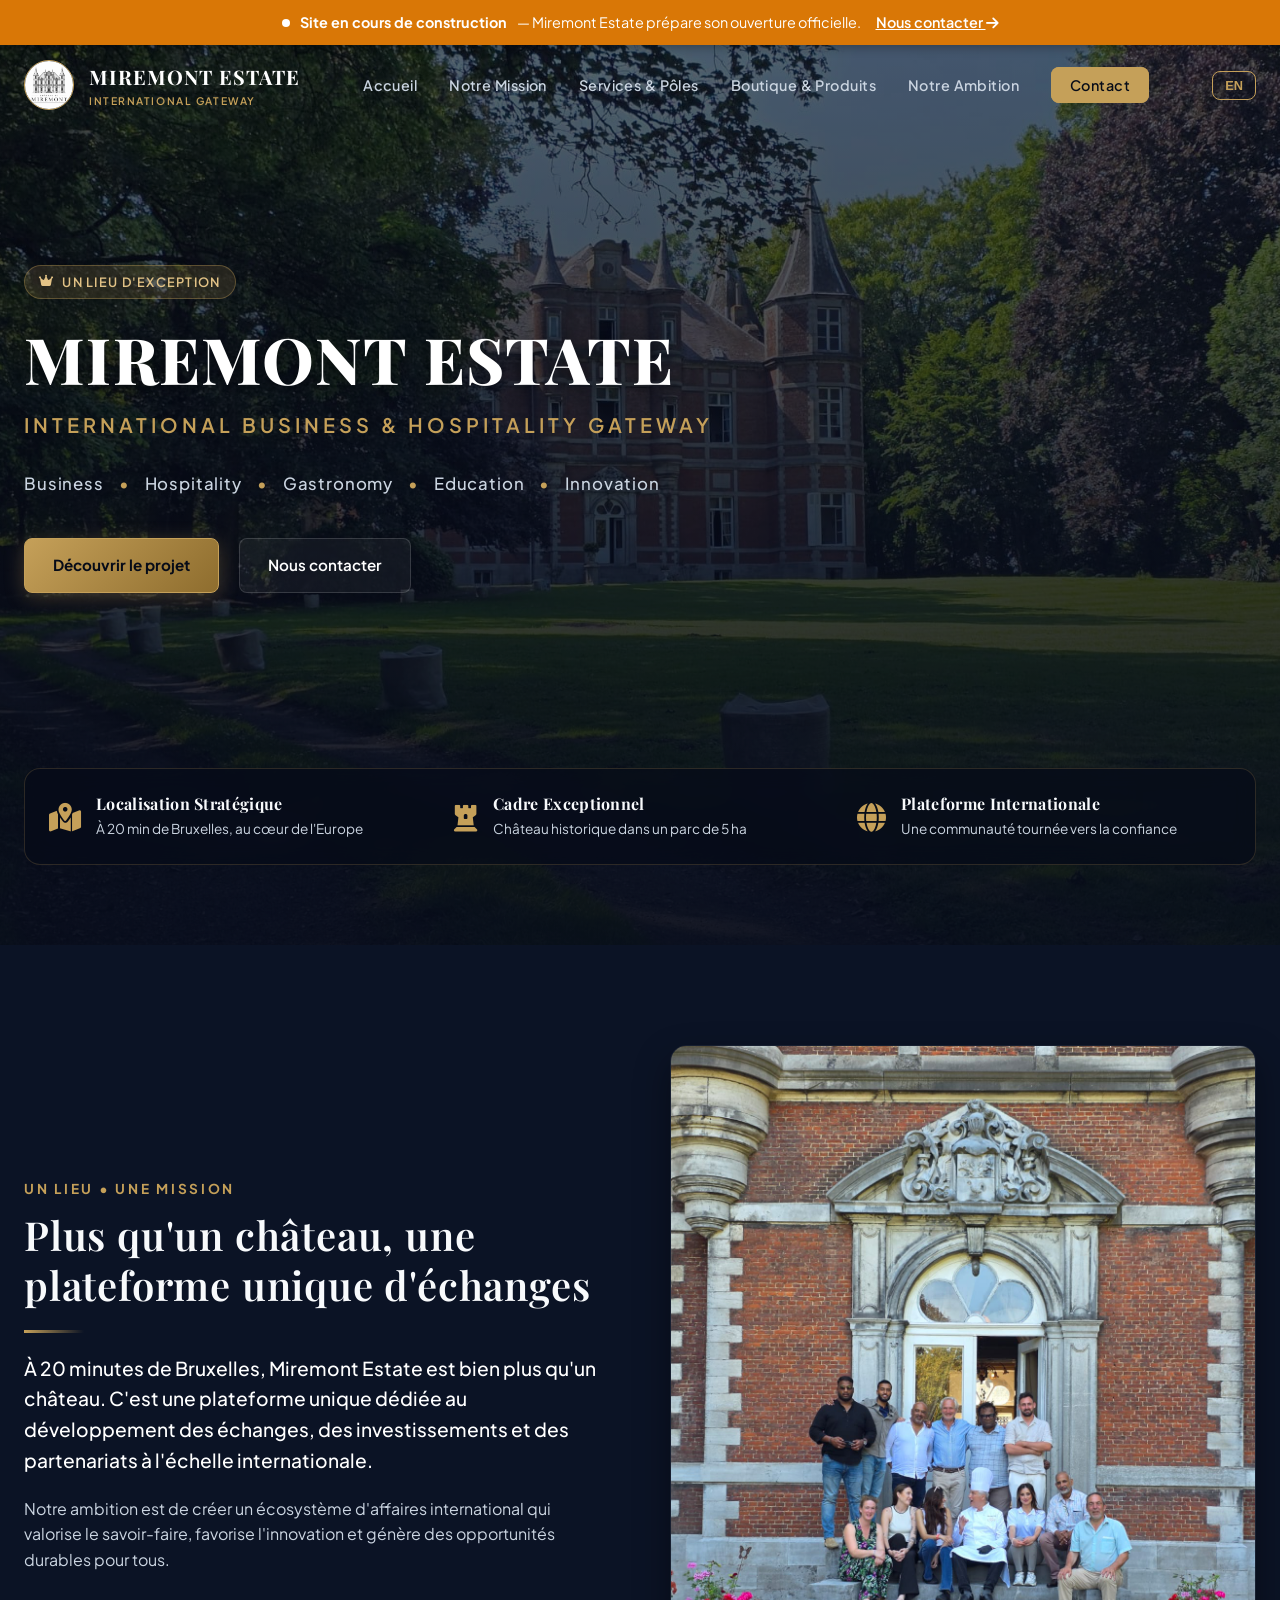
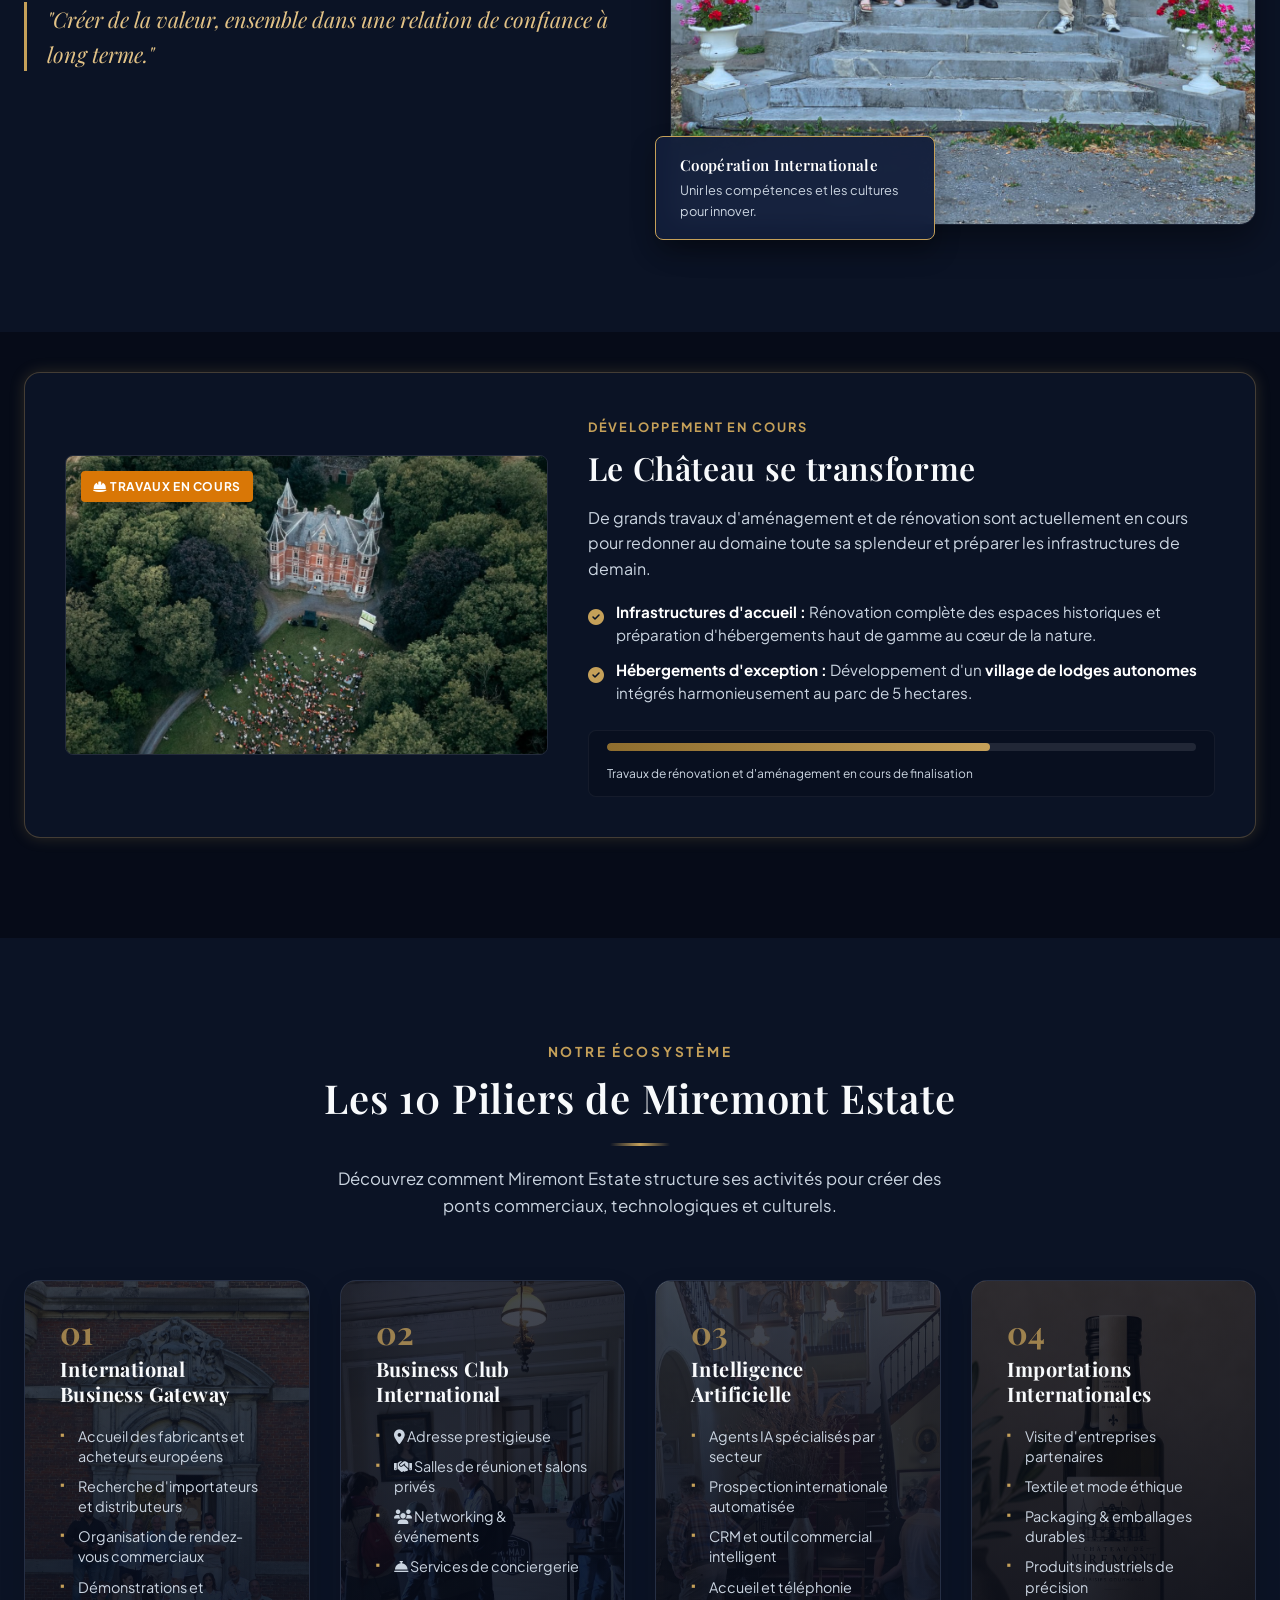
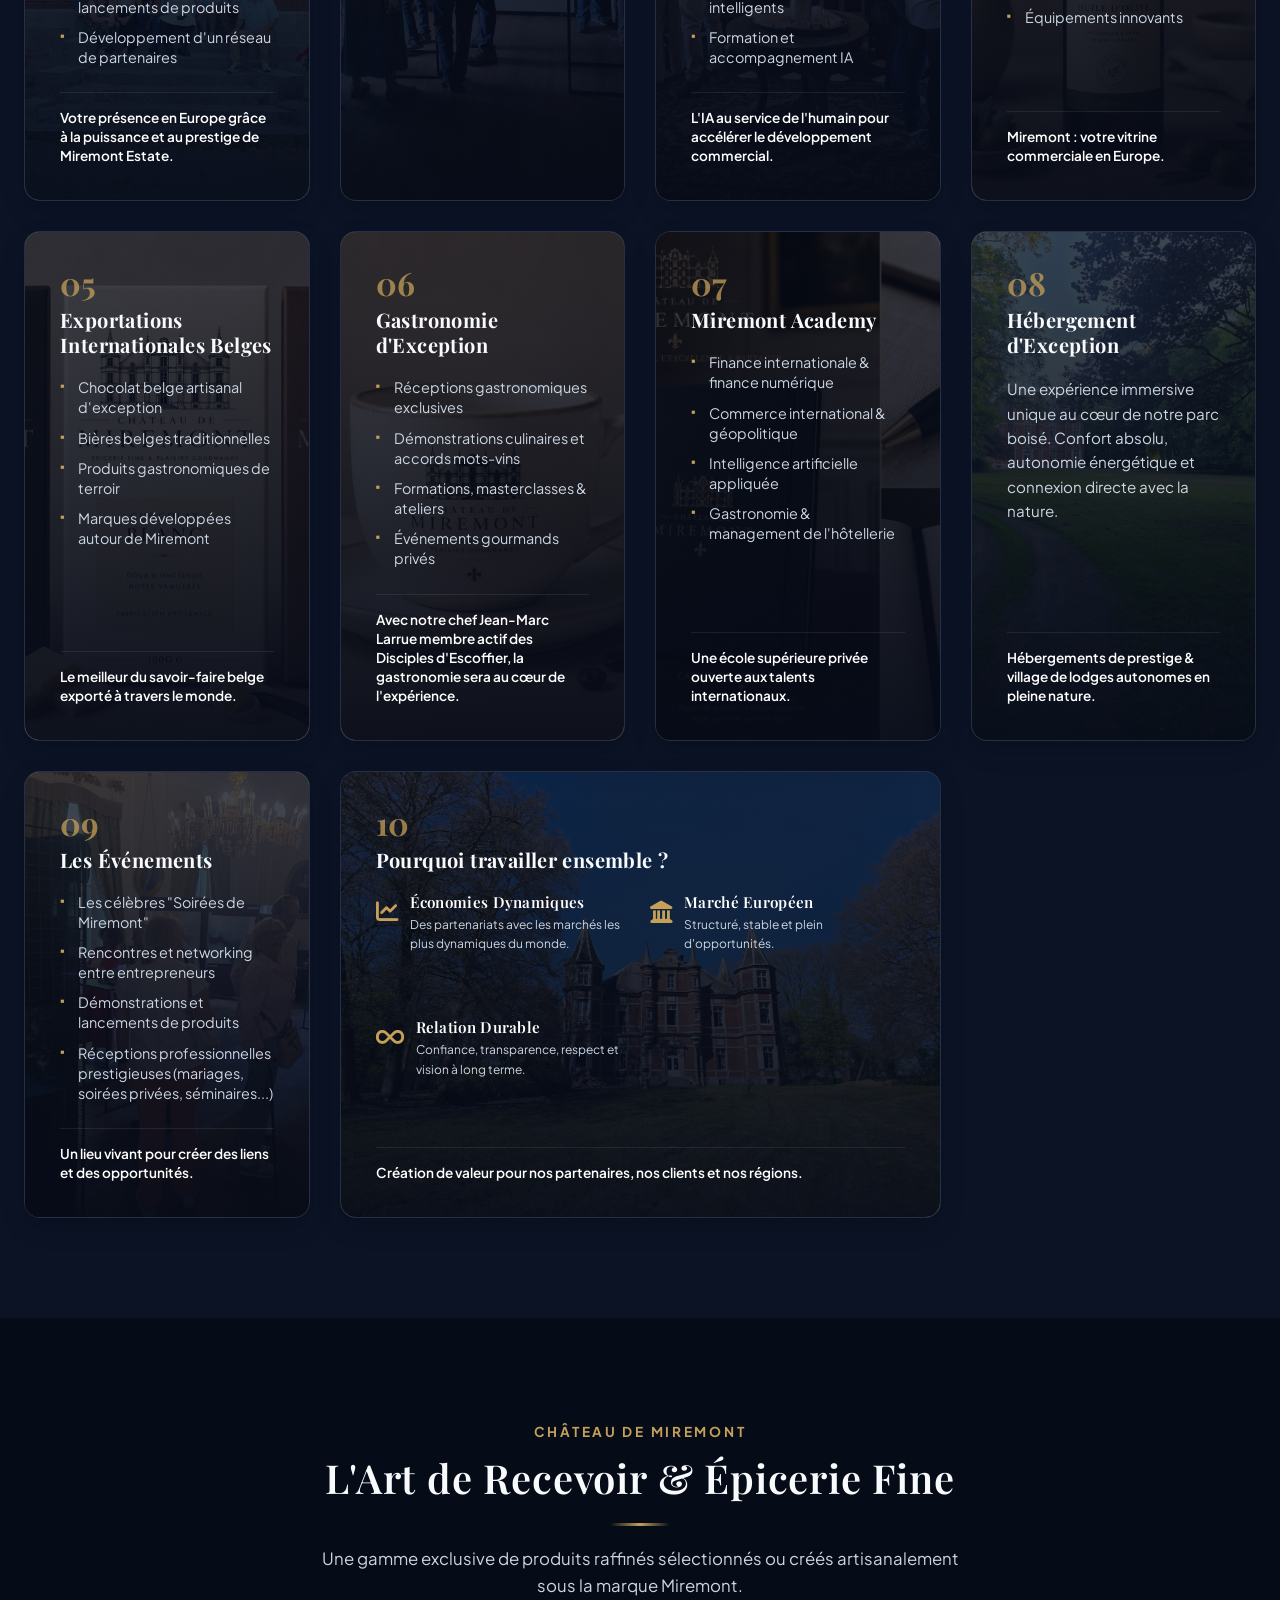
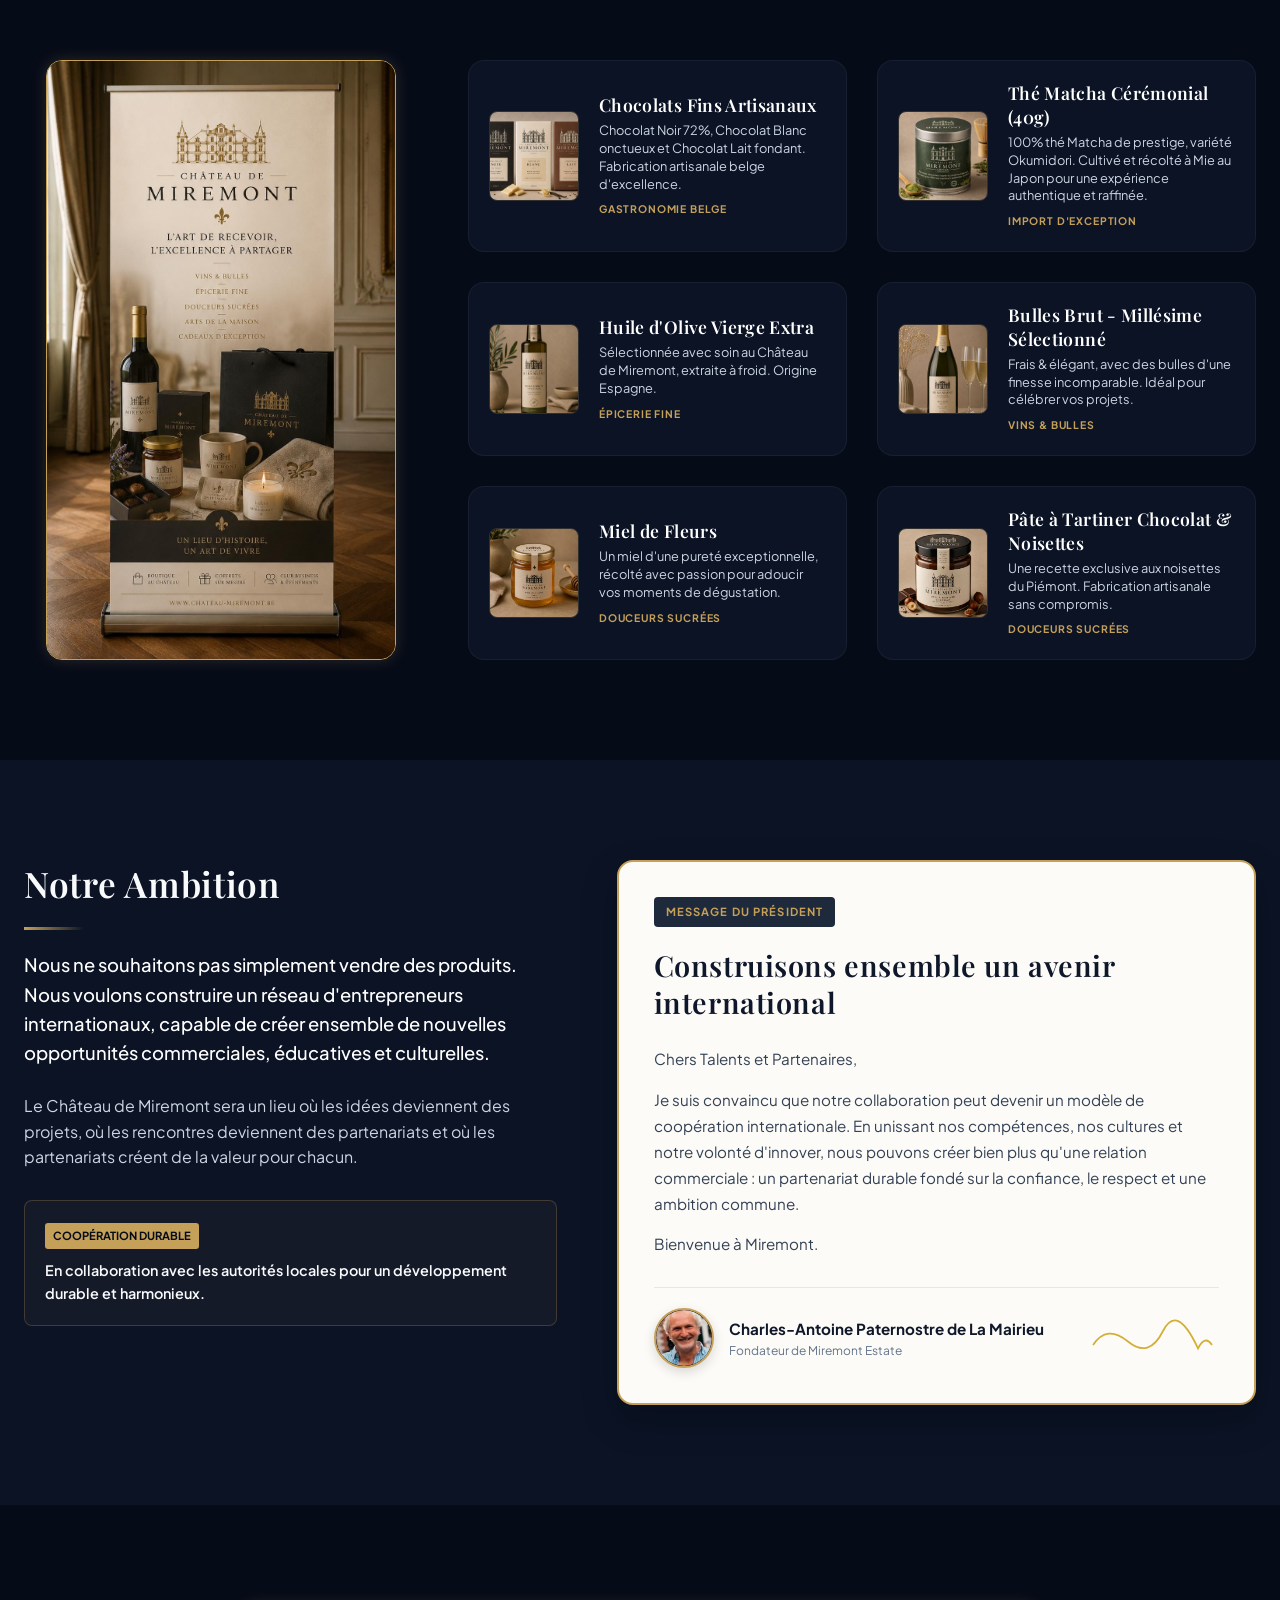
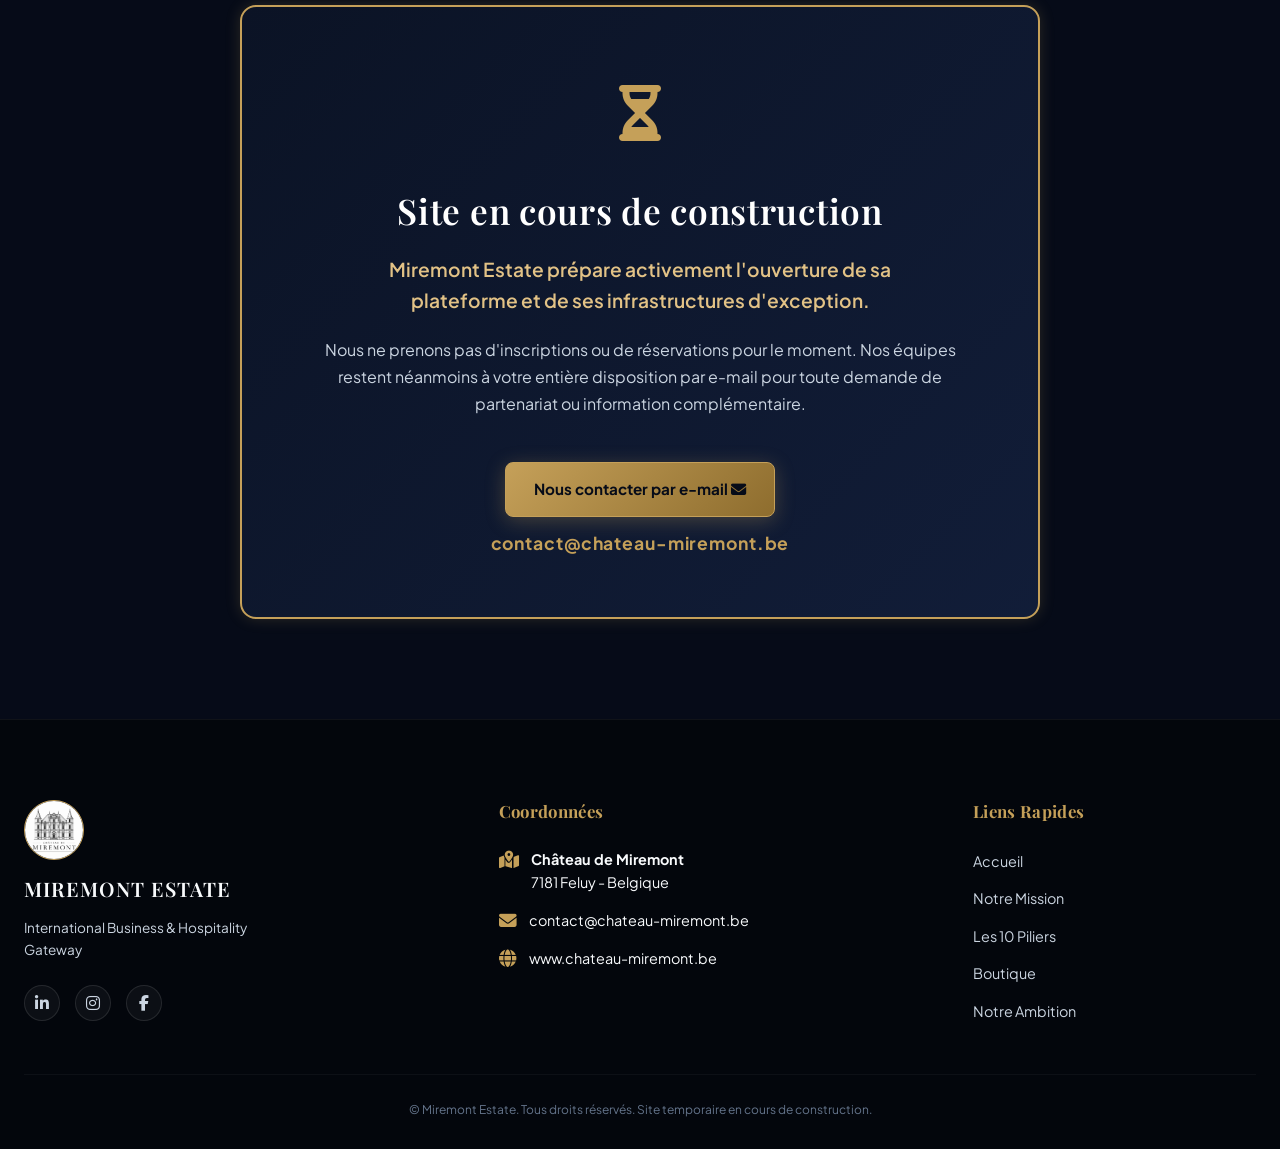
==== commit 1acb99fc: "Update travel time to 20 min, remove construction dates & dome emphasis, and fix mobile layout for p" ====
--- a/index.html
+++ b/index.html
@@ -4,7 +4,7 @@
     <meta charset="UTF-8">
     <meta name="viewport" content="width=device-width, initial-scale=1.0">
     <title>Miremont Estate - International Business & Hospitality Gateway</title>
-    <meta name="description" content="Miremont Estate, un château historique de 5 hectares à 30 min de Bruxelles. Une plateforme d'échanges, d'investissements et d'affaires à l'échelle internationale. Site en construction.">
+    <meta name="description" content="Miremont Estate, un château historique de 5 hectares à 20 min de Bruxelles. Une plateforme d'échanges, d'investissements et d'affaires à l'échelle internationale. Site en construction.">
     
     <!-- Google Fonts -->
     <link rel="preconnect" href="https://fonts.googleapis.com">
@@ -15,7 +15,7 @@
     <link rel="stylesheet" href="https://cdnjs.cloudflare.com/ajax/libs/font-awesome/6.4.0/css/all.min.css">
     
     <!-- Stylesheet with Cache-Busting -->
-    <link rel="stylesheet" href="style.css?v=2.0">
+    <link rel="stylesheet" href="style.css?v=3.0">
 </head>
 <body>
 
@@ -94,7 +94,7 @@
                     </div>
                     <div class="highlight-text">
                         <h4>Localisation Stratégique</h4>
-                        <p>À 30 min de Bruxelles, au cœur de l'Europe</p>
+                        <p>À 20 min de Bruxelles, au cœur de l'Europe</p>
                     </div>
                 </div>
                 <div class="highlight-item">
@@ -131,7 +131,7 @@
                         <div class="accent-line"></div>
                         
                         <p class="lead-text">
-                            À 30 minutes de Bruxelles, Miremont Estate est bien plus qu'un château. C'est une plateforme unique dédiée au développement des échanges, des investissements et des partenariats à l'échelle internationale.
+                            À 20 minutes de Bruxelles, Miremont Estate est bien plus qu'un château. C'est une plateforme unique dédiée au développement des échanges, des investissements et des partenariats à l'échelle internationale.
                         </p>
                         
                         <p class="body-text">
@@ -174,16 +174,16 @@
                             <ul class="wip-list">
                                 <li class="wip-list-item">
                                     <span class="wip-list-icon"><i class="fa-solid fa-circle-check text-gold"></i></span>
-                                    <span class="wip-list-text"><strong>Dès 2027 :</strong> Installation de <strong>5 Dômes haut de gamme</strong> pour accueillir nos partenaires, entrepreneurs et investisseurs au cœur de la nature.</span>
+                                    <span class="wip-list-text"><strong>Infrastructures d'accueil :</strong> Rénovation complète des espaces historiques et préparation d'hébergements haut de gamme au cœur de la nature.</span>
                                 </li>
                                 <li class="wip-list-item">
                                     <span class="wip-list-icon"><i class="fa-solid fa-circle-check text-gold"></i></span>
-                                    <span class="wip-list-text"><strong>Phase 2 :</strong> Développement d'un <strong>village de lodges autonomes</strong> intégrés harmonieusement au parc de 5 hectares.</span>
+                                    <span class="wip-list-text"><strong>Hébergements d'exception :</strong> Développement d'un <strong>village de lodges autonomes</strong> intégrés harmonieusement au parc de 5 hectares.</span>
                                 </li>
                             </ul>
                             <div class="wip-status-indicator">
                                 <span class="indicator-bar"><span class="indicator-progress"></span></span>
-                                <span class="indicator-text">Rénovations Phase 1 en cours de finalisation (2026)</span>
+                                <span class="indicator-text">Travaux de rénovation et d'aménagement en cours de finalisation</span>
                             </div>
                         </div>
                     </div>
@@ -371,7 +371,7 @@
                                 </p>
                             </div>
                             <div class="card-footer">
-                                <p class="card-emphasis">5 Dômes haut de gamme (Dès 2027) puis développement du village de lodges.</p>
+                                <p class="card-emphasis">Hébergements de prestige & village de lodges autonomes en pleine nature.</p>
                             </div>
                         </div>
                     </div>
@@ -569,7 +569,9 @@
                             
                             <div class="letter-signature-area">
                                 <div class="sig-left">
-                                    <img src="charles.jpeg" alt="Charles-Antoine Paternostre de La Mairieu" class="president-portrait">
+                                    <div class="president-portrait-frame">
+                                        <img src="charles.jpeg" alt="Charles-Antoine Paternostre de La Mairieu" class="president-portrait">
+                                    </div>
                                     <div class="sig-name">
                                         <strong>Charles-Antoine Paternostre de La Mairieu</strong>
                                         <span>Fondateur de Miremont Estate</span>
@@ -665,7 +667,7 @@
             </div>
             
             <div class="footer-bottom">
-                <p>&copy; 2026 Miremont Estate. Tous droits réservés. Site temporaire en cours de construction.</p>
+                <p>&copy; Miremont Estate. Tous droits réservés. Site temporaire en cours de construction.</p>
             </div>
         </div>
     </footer>
@@ -737,7 +739,7 @@
                 ".hero-actions .btn-primary": "Discover the project",
                 ".hero-actions .btn-secondary": "Contact us",
                 ".hero-highlights .highlight-item:nth-child(1) h4": "Strategic Location",
-                ".hero-highlights .highlight-item:nth-child(1) p": "30 min from Brussels, in the heart of Europe",
+                ".hero-highlights .highlight-item:nth-child(1) p": "20 min from Brussels, in the heart of Europe",
                 ".hero-highlights .highlight-item:nth-child(2) h4": "Unique Ecosystem",
                 ".hero-highlights .highlight-item:nth-child(2) p": "Business, Hospitality, Education & Innovation",
                 ".hero-highlights .highlight-item:nth-child(3) h4": "Gateway",
@@ -746,7 +748,7 @@
                 // Mission Section
                 ".mission-section .section-subtitle": "Our Concept",
                 ".mission-section .section-title": "A hub of business, gastronomy and technology",
-                ".mission-section .lead-text": "30 minutes from Brussels, Miremont Estate is much more than a historical castle. It is a premium ecosystem designed to facilitate trade and international relations.",
+                ".mission-section .lead-text": "20 minutes from Brussels, Miremont Estate is much more than a historical castle. It is a premium ecosystem designed to facilitate trade and international relations.",
                 ".mission-section .body-text": "Born from the vision of connecting global markets, the domain offers high-end infrastructures to accommodate companies, host international business events, and train future leaders. We offer a tailor-made interface for partners seeking to establish or strengthen their global presence.",
                 ".mission-section .premium-quote": "« Our mission is to build solid bridges, concrete connections, and shared value between talents, entrepreneurs, and institutions worldwide. »",
                 ".image-overlay-card h5": "International Partnership",
@@ -756,9 +758,9 @@
                 ".work-in-progress-block .wip-mini-title": "Development in progress",
                 ".work-in-progress-block h3": "The Castle is Transforming",
                 ".wip-lead-text": "Major renovation and landscape works are currently underway to restore the domain to its full splendor and prepare the infrastructures of tomorrow.",
-                ".wip-list-item:nth-child(1) .wip-list-text": "<strong>From 2027:</strong> Installation of <strong>5 premium Domes</strong> to welcome our partners, entrepreneurs, and investors in the heart of nature.",
-                ".wip-list-item:nth-child(2) .wip-list-text": "<strong>Phase 2:</strong> Development of an <strong>autonomous lodges village</strong> harmoniously integrated into the 5-hectare park.",
-                ".indicator-text": "Phase 1 renovations in progress of finalization (2026)",
+                ".wip-list-item:nth-child(1) .wip-list-text": "<strong>Hospitality Infrastructures:</strong> Complete renovation of historical spaces and high-end accommodations in the heart of nature.",
+                ".wip-list-item:nth-child(2) .wip-list-text": "<strong>Exceptional Accommodations:</strong> Development of an <strong>autonomous lodges village</strong> harmoniously integrated into the 5-hectare park.",
+                ".indicator-text": "Renovation and development works in progress of finalization",
 
                 // Services / Pillars Section Header
                 ".services-section .section-subtitle": "Our Ecosystem",
@@ -826,11 +828,11 @@
 
                 // Card 8
                 ".services-grid .service-card:nth-child(8) h3": "Accommodations",
-                ".services-grid .service-card:nth-child(8) .card-body ul li:nth-child(1)": "Domes 2027: 5 premium domes",
+                ".services-grid .service-card:nth-child(8) .card-body ul li:nth-child(1)": "High-end luxury accommodations",
                 ".services-grid .service-card:nth-child(8) .card-body ul li:nth-child(2)": "Autonomous village of lodges (5 hectares)",
                 ".services-grid .service-card:nth-child(8) .card-body ul li:nth-child(3)": "Ideal environment for thinking and networking",
                 ".services-grid .service-card:nth-child(8) .card-body ul li:nth-child(4)": "Close connection with nature",
-                ".services-grid .service-card:nth-child(8) .card-emphasis": "5 high-end Domes (From 2027) then development of the lodges village.",
+                ".services-grid .service-card:nth-child(8) .card-emphasis": "Prestige accommodations & autonomous lodges village in the heart of nature.",
 
                 // Card 9
                 ".services-grid .service-card:nth-child(9) h3": "Events",
@@ -908,7 +910,7 @@
                 ".footer-col-links ul li:nth-child(5) a": "Our Ambition",
                 
                 // Footer Bottom
-                ".footer-bottom p": "© 2026 Miremont Estate. All rights reserved.",
+                ".footer-bottom p": "© Miremont Estate. All rights reserved.",
 
                 // Custom Modal
                 ".custom-modal h3": "Networks Under Construction",
--- a/style.css
+++ b/style.css
@@ -1071,9 +1071,11 @@
     color: #1e293b;
     border: 2px solid var(--color-gold);
     border-radius: var(--border-radius-lg);
-    padding: 40px;
+    padding: 35px;
     box-shadow: 0 15px 35px rgba(0, 0, 0, 0.25);
     position: relative;
+    overflow: hidden;
+    width: 100%;
 }
 
 .letter-badge {
@@ -1119,16 +1121,37 @@
     display: flex;
     align-items: center;
     gap: 15px;
-}
-
-.president-portrait {
-    width: 55px;
-    height: 55px;
+    max-width: 100%;
+}
+
+.president-portrait-frame {
+    width: 60px;
+    height: 60px;
+    min-width: 60px;
+    min-height: 60px;
+    max-width: 60px;
+    max-height: 60px;
     border-radius: 50%;
     border: 2px solid var(--color-gold);
-    object-fit: cover;
+    overflow: hidden;
     flex-shrink: 0;
-    box-shadow: 0 4px 10px rgba(0, 0, 0, 0.12);
+    display: flex;
+    align-items: center;
+    justify-content: center;
+    box-shadow: 0 4px 12px rgba(0, 0, 0, 0.15);
+    background-color: var(--color-bg-secondary);
+}
+
+.president-portrait-frame img.president-portrait {
+    width: 100% !important;
+    height: 100% !important;
+    max-width: 100% !important;
+    max-height: 100% !important;
+    min-width: 100% !important;
+    min-height: 100% !important;
+    object-fit: cover !important;
+    display: block !important;
+    border-radius: 50% !important;
 }
 
 .sig-name {
@@ -1705,19 +1728,30 @@
     
     .letter-signature-area {
         flex-direction: column;
-        gap: 15px;
+        gap: 18px;
         align-items: center;
         text-align: center;
+        padding-top: 20px;
     }
     
     .sig-left {
         flex-direction: column;
+        align-items: center;
         text-align: center;
-        gap: 10px;
+        gap: 12px;
+        width: 100%;
+    }
+    
+    .sig-name {
+        align-items: center;
+        text-align: center;
+        word-break: break-word;
+        overflow-wrap: anywhere;
     }
     
     .signature-line {
         width: 120px;
+        margin: 0 auto;
     }
 }
 
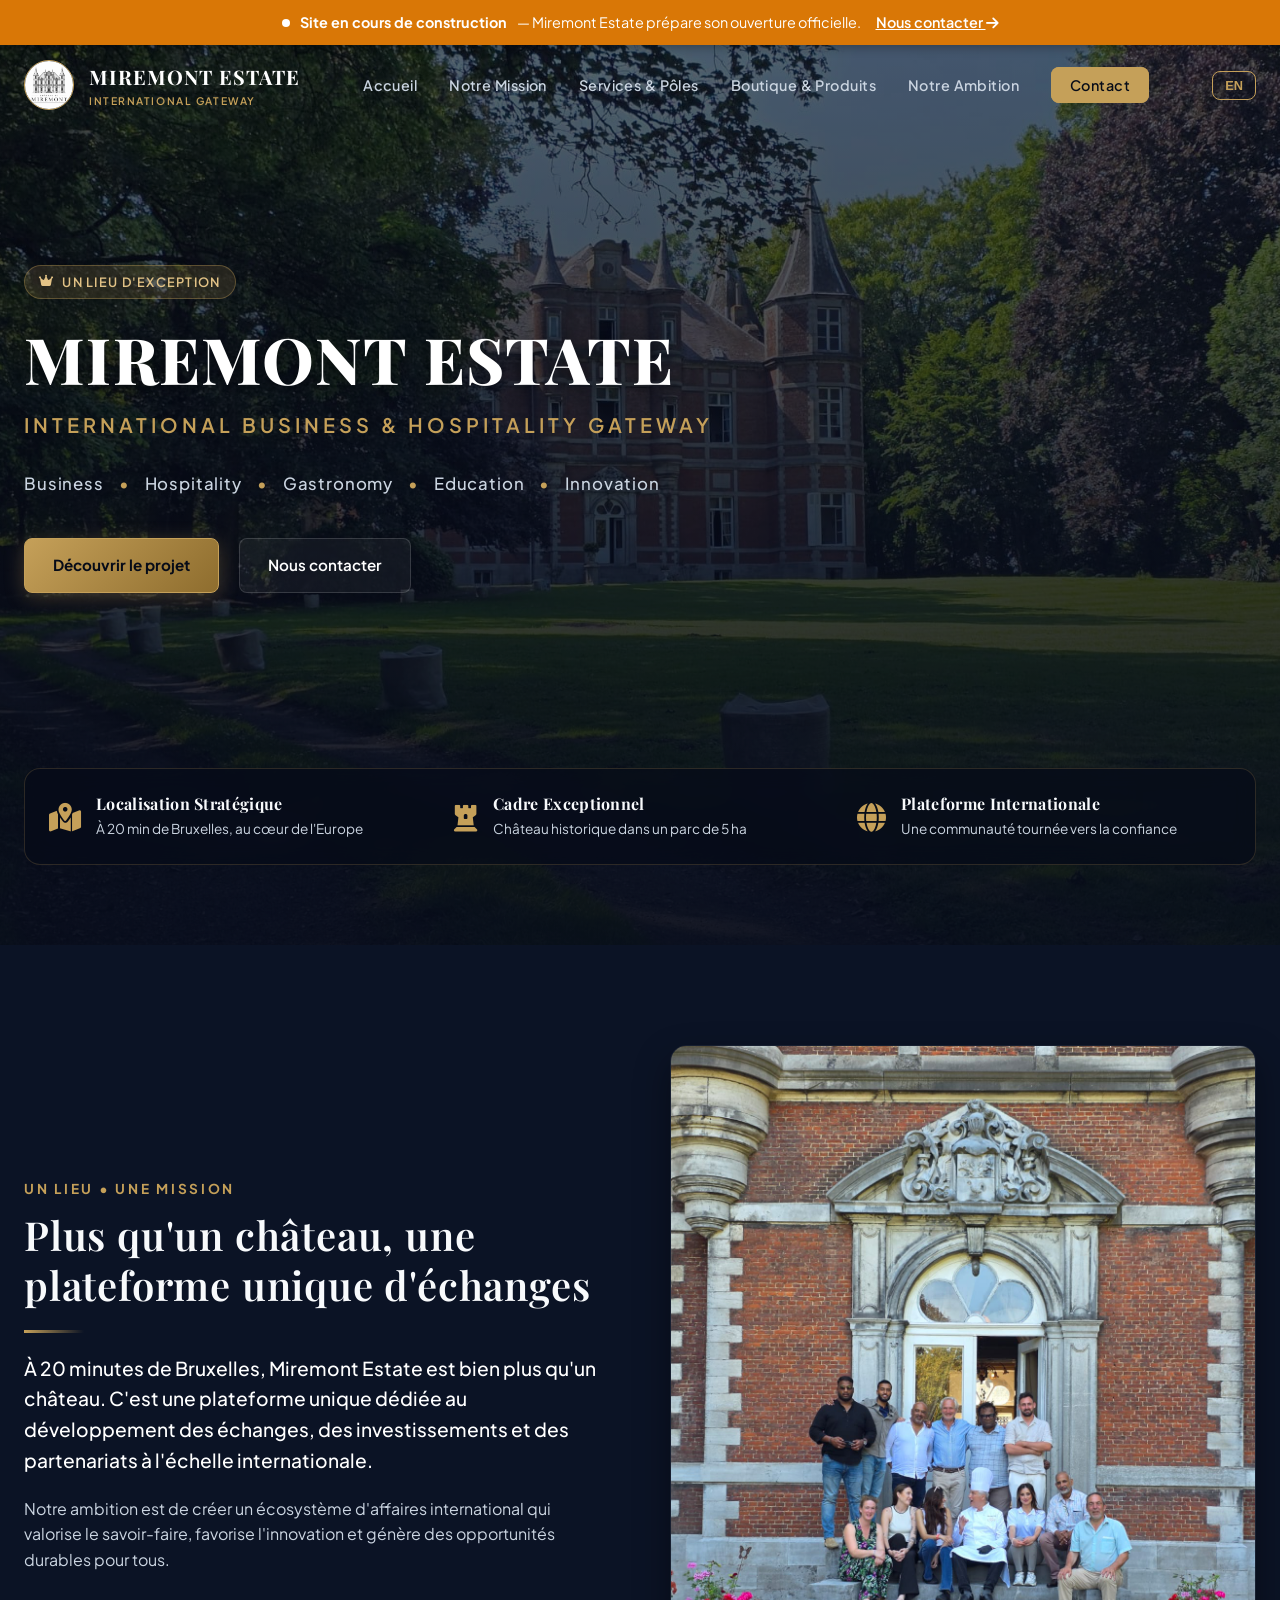
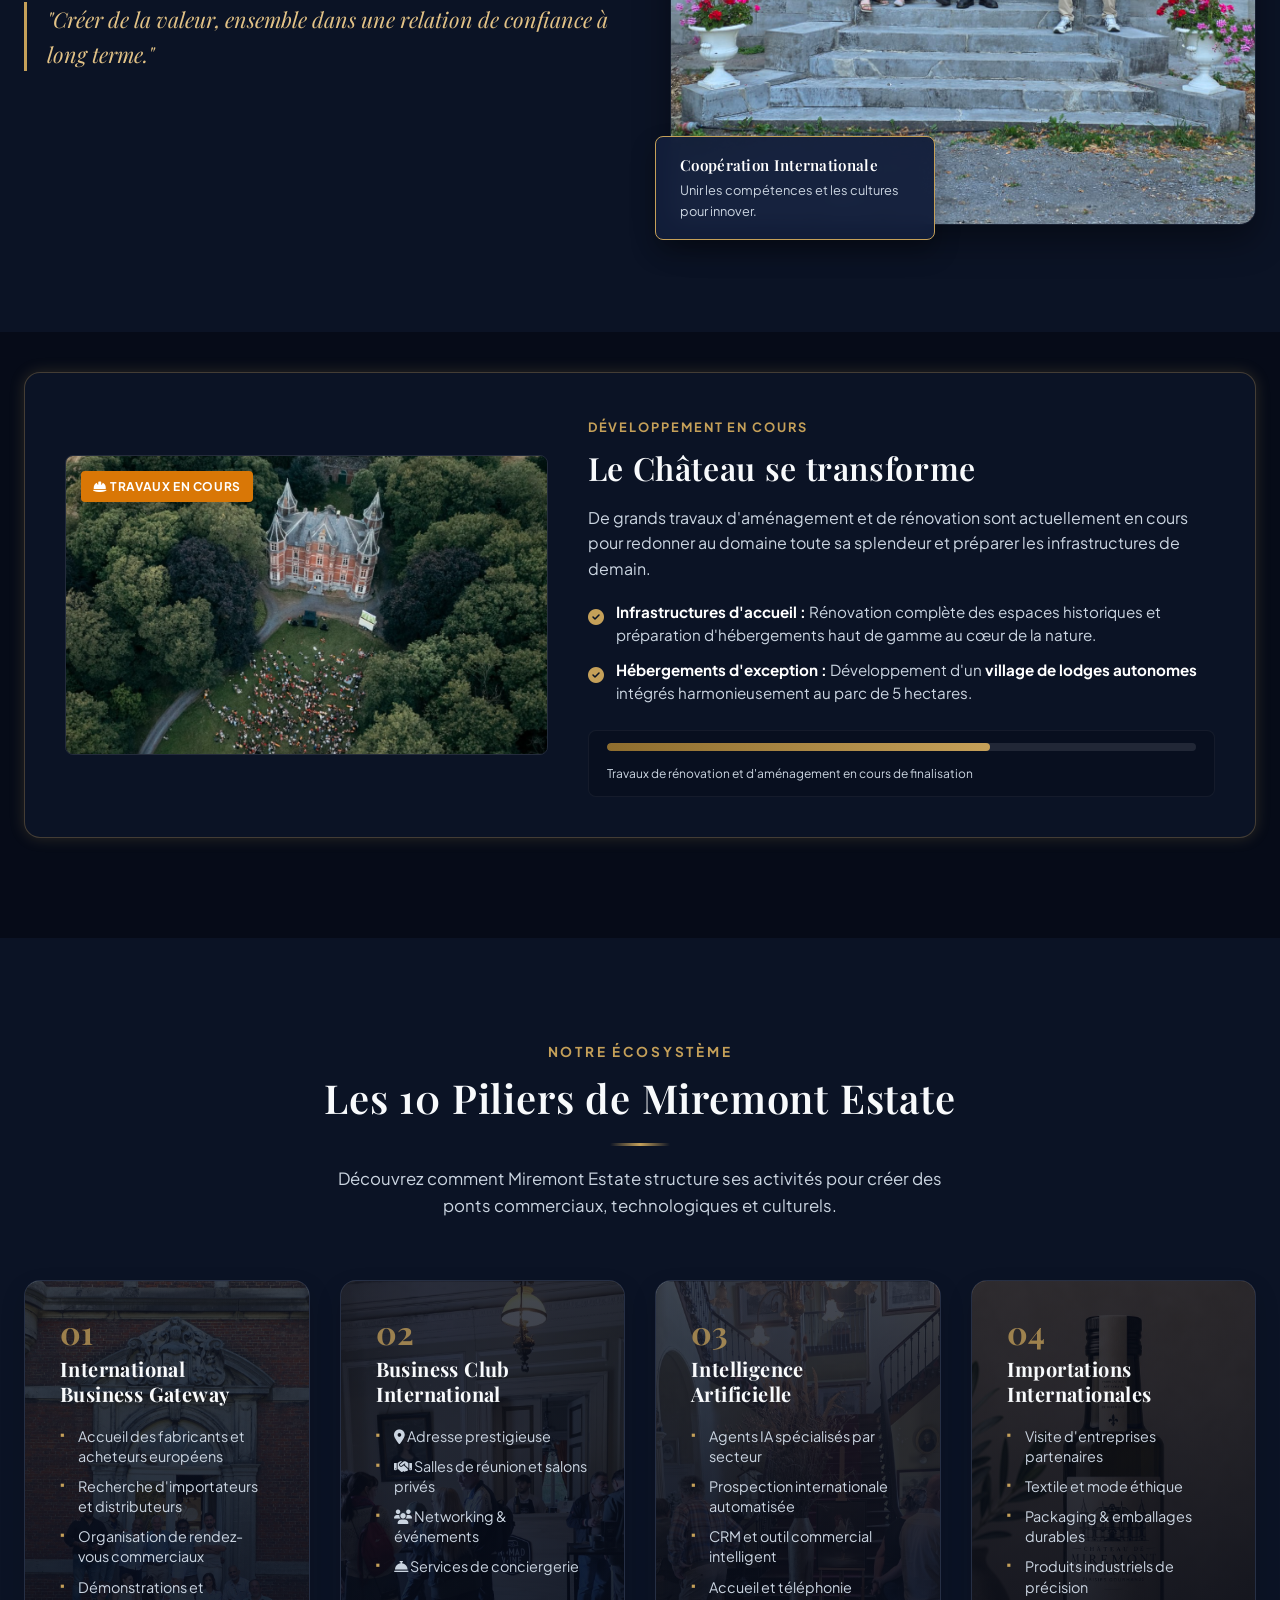
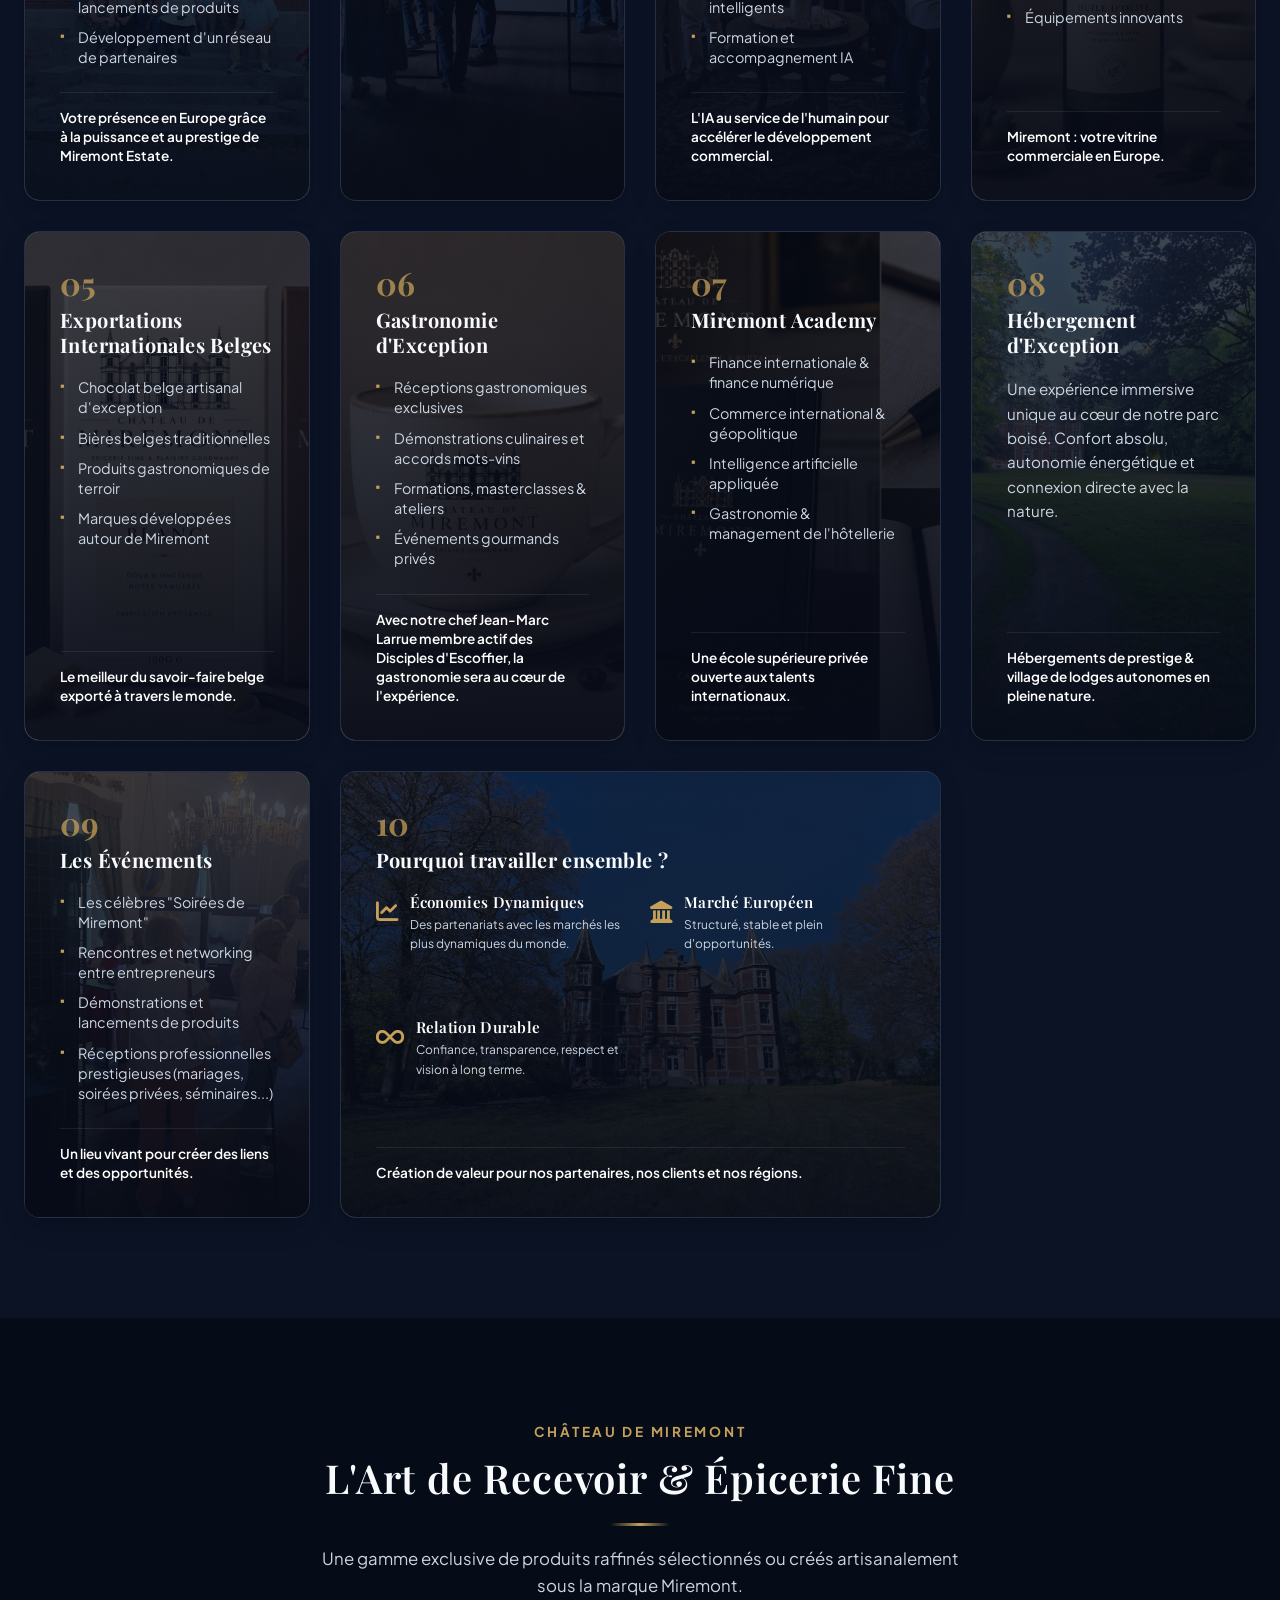
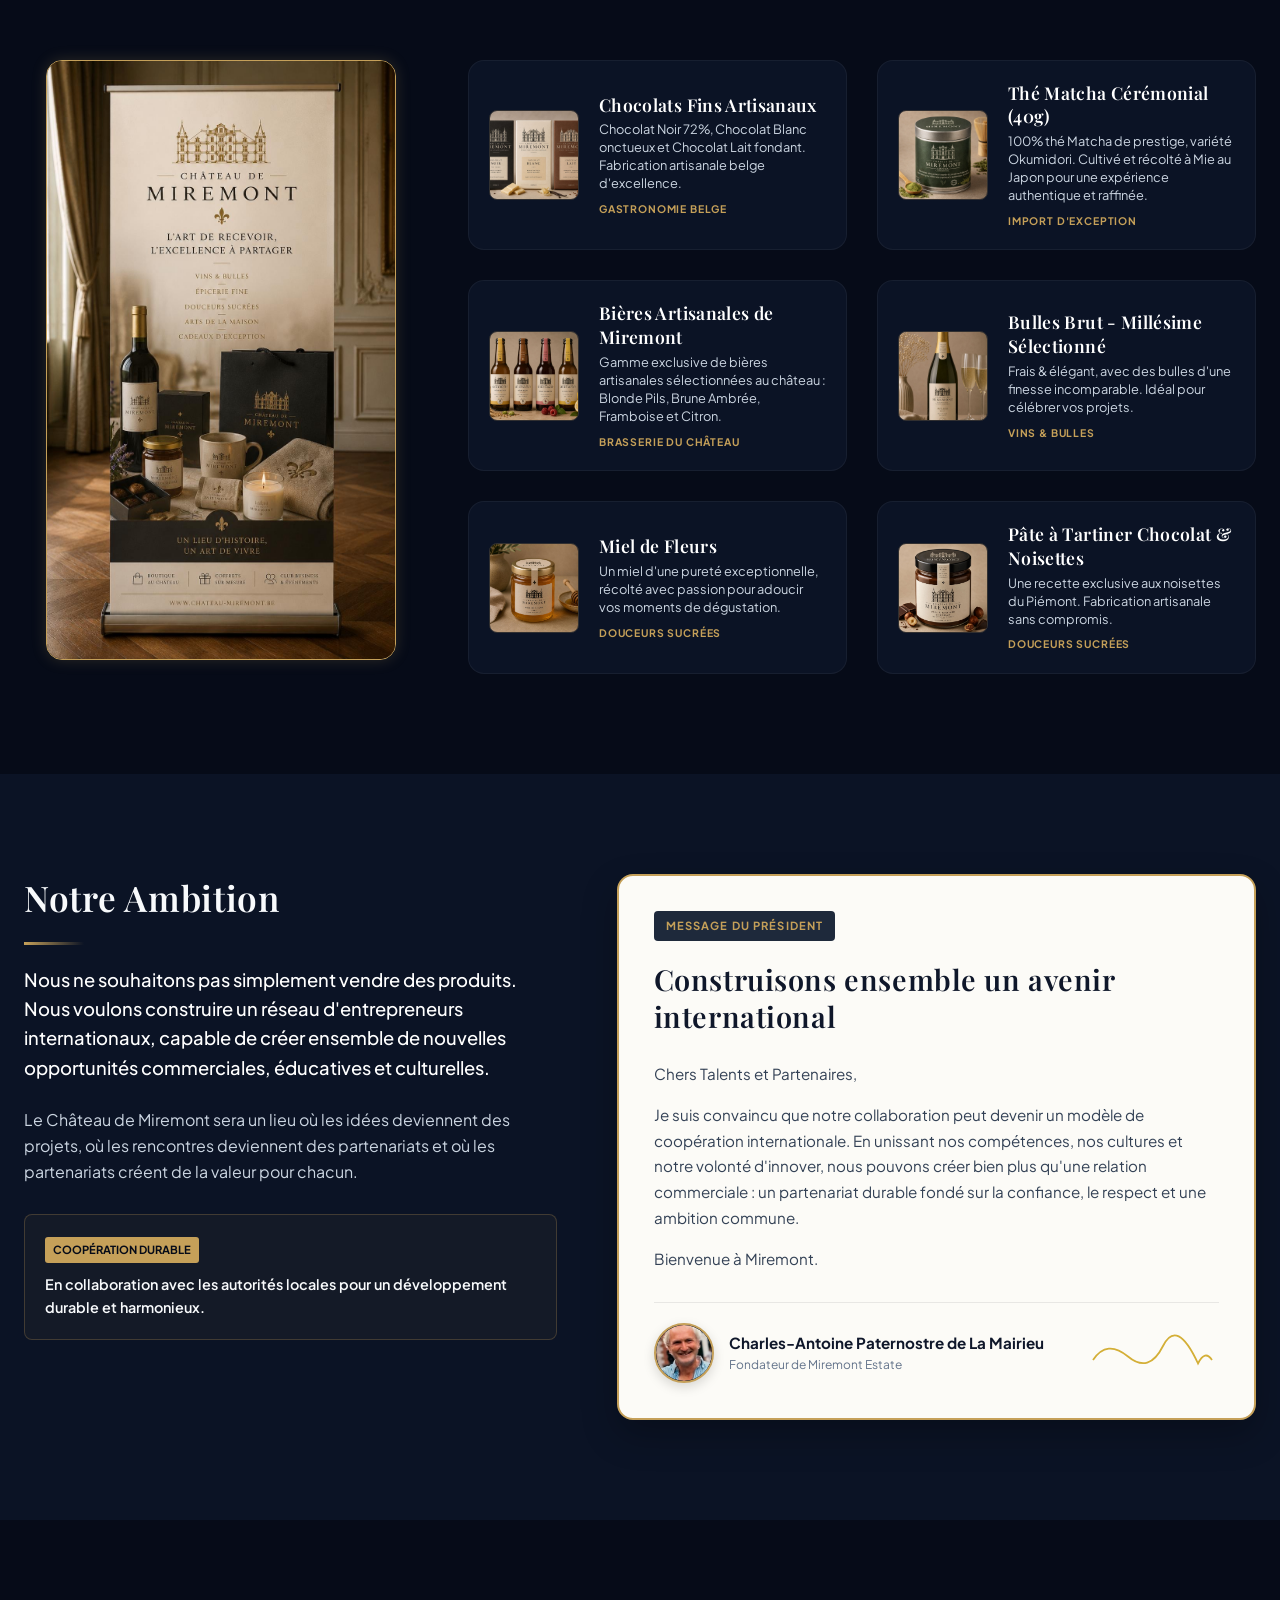
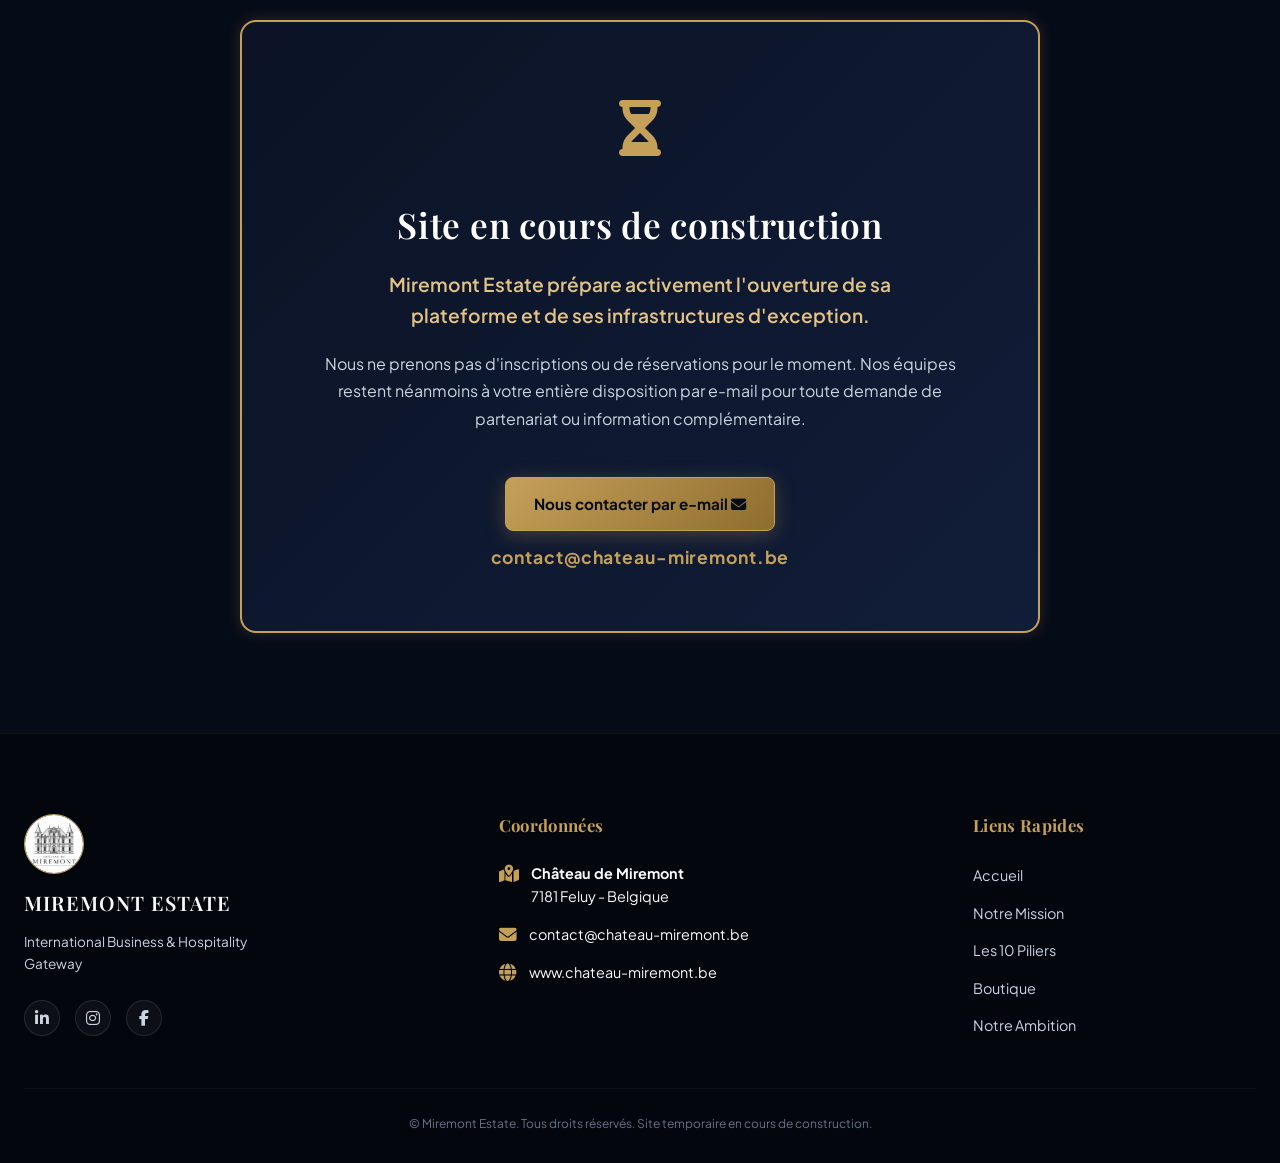
==== commit ffd70c8f: "Replace Olive Oil product with Miremont Artisanal Beers (image00048.jpeg)" ====
--- a/index.html
+++ b/index.html
@@ -15,7 +15,7 @@
     <link rel="stylesheet" href="https://cdnjs.cloudflare.com/ajax/libs/font-awesome/6.4.0/css/all.min.css">
     
     <!-- Stylesheet with Cache-Busting -->
-    <link rel="stylesheet" href="style.css?v=3.0">
+    <link rel="stylesheet" href="style.css?v=4.0">
 </head>
 <body>
 
@@ -484,12 +484,12 @@
 
                         <div class="product-item">
                             <div class="product-img-box">
-                                <img src="image00028.jpeg" alt="Huile d'olive Miremont" class="product-img">
+                                <img src="image00048.jpeg" alt="Bières Artisanales de Miremont" class="product-img">
                             </div>
                             <div class="product-info">
-                                <h4>Huile d'Olive Vierge Extra</h4>
-                                <p class="product-desc">Sélectionnée avec soin au Château de Miremont, extraite à froid. Origine Espagne.</p>
-                                <span class="product-tag">Épicerie Fine</span>
+                                <h4>Bières Artisanales de Miremont</h4>
+                                <p class="product-desc">Gamme exclusive de bières artisanales sélectionnées au château : Blonde Pils, Brune Ambrée, Framboise et Citron.</p>
+                                <span class="product-tag">Brasserie du Château</span>
                             </div>
                         </div>
 
@@ -862,9 +862,9 @@
                 ".showcase-products-grid .product-item:nth-child(2) h4": "Ceremonial Matcha Tea (40g)",
                 ".showcase-products-grid .product-item:nth-child(2) .product-desc": "100% premium Matcha tea, Okumidori variety. Grown and harvested in Mie, Japan for an authentic and refined experience.",
                 ".showcase-products-grid .product-item:nth-child(2) .product-tag": "Premium Selection",
-                ".showcase-products-grid .product-item:nth-child(3) h4": "Extra Virgin Olive Oil",
-                ".showcase-products-grid .product-item:nth-child(3) .product-desc": "Carefully selected at the Château de Miremont, cold-extracted. Origin Spain.",
-                ".showcase-products-grid .product-item:nth-child(3) .product-tag": "Fine Grocery",
+                ".showcase-products-grid .product-item:nth-child(3) h4": "Miremont Artisanal Beers",
+                ".showcase-products-grid .product-item:nth-child(3) .product-desc": "Exclusive range of artisanal beers selected at the castle: Blonde Pils, Amber Brown, Raspberry and Lemon.",
+                ".showcase-products-grid .product-item:nth-child(3) .product-tag": "Castle Brewery",
                 ".showcase-products-grid .product-item:nth-child(4) h4": "Brut Bubbles - Selected Vintage",
                 ".showcase-products-grid .product-item:nth-child(4) .product-desc": "Fresh & elegant, with bubbles of incomparable finesse. Ideal to celebrate your projects.",
                 ".showcase-products-grid .product-item:nth-child(4) .product-tag": "Wines & Bubbles",
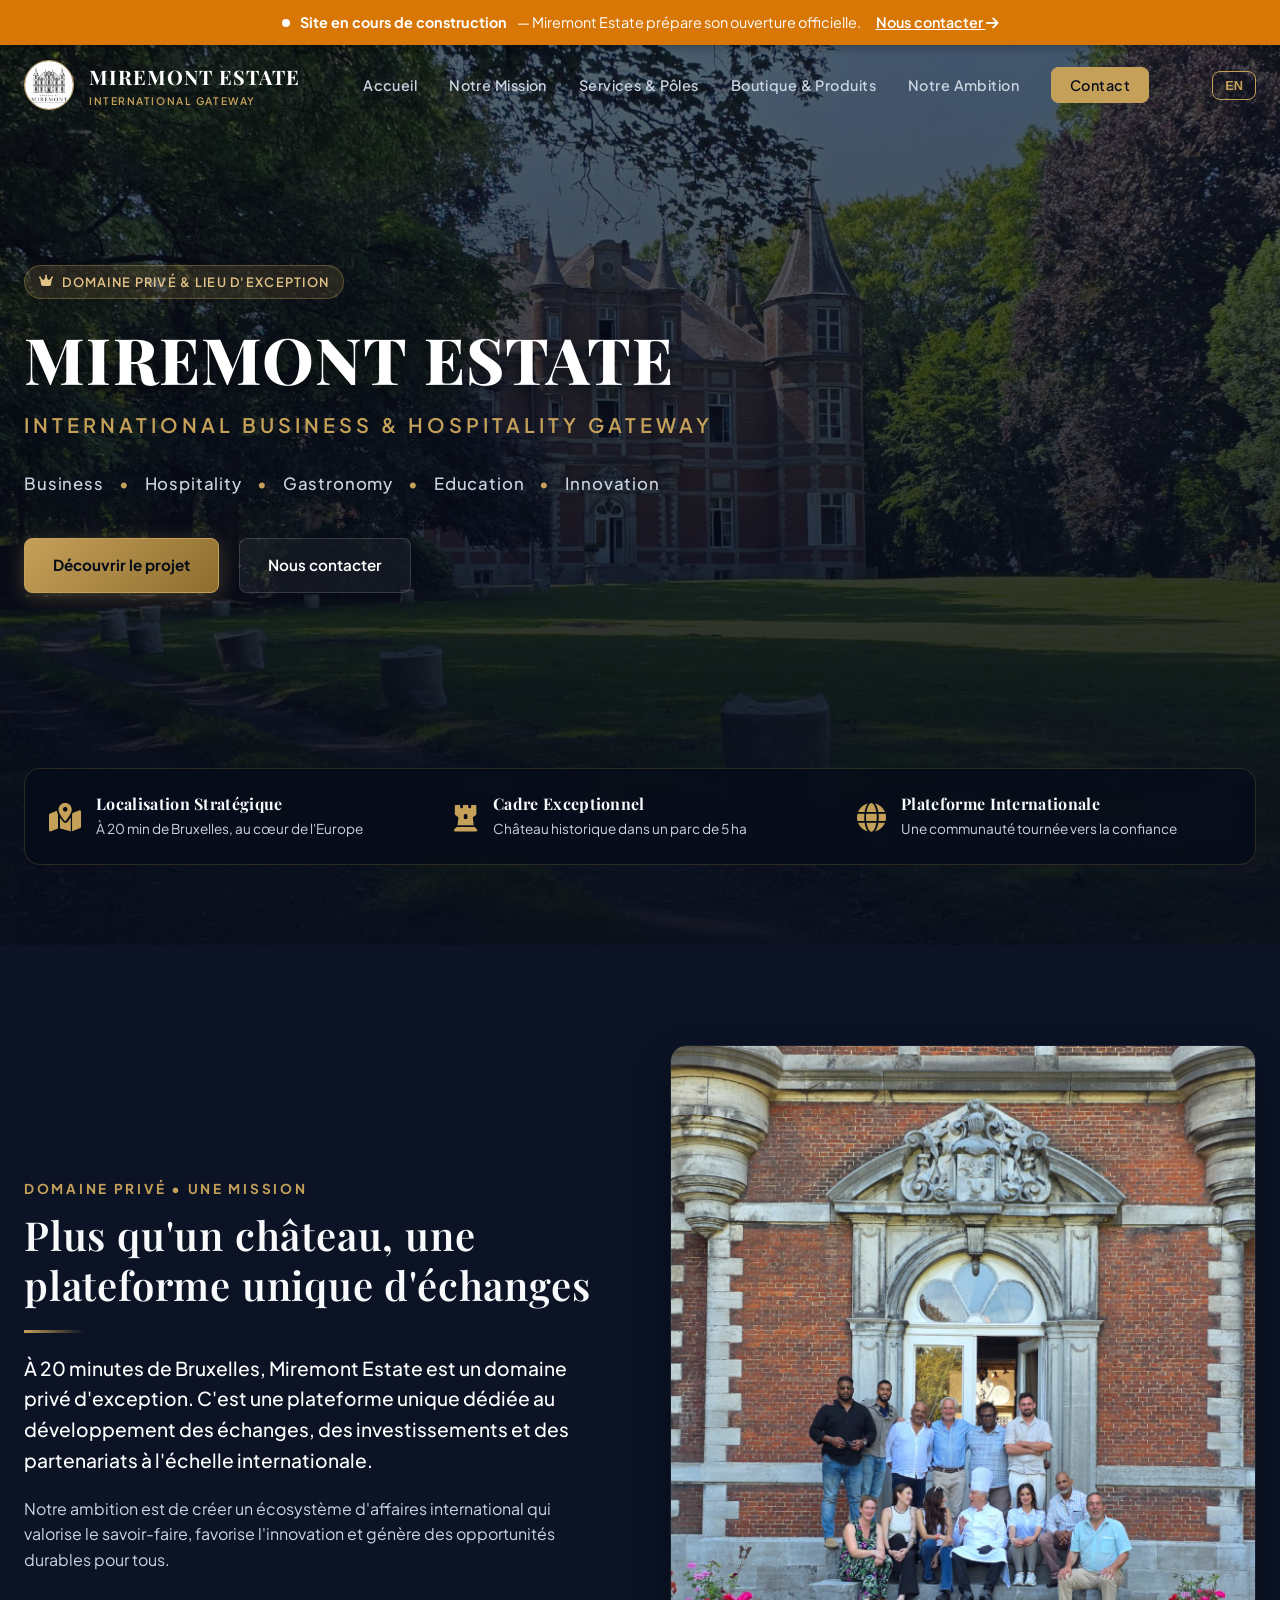
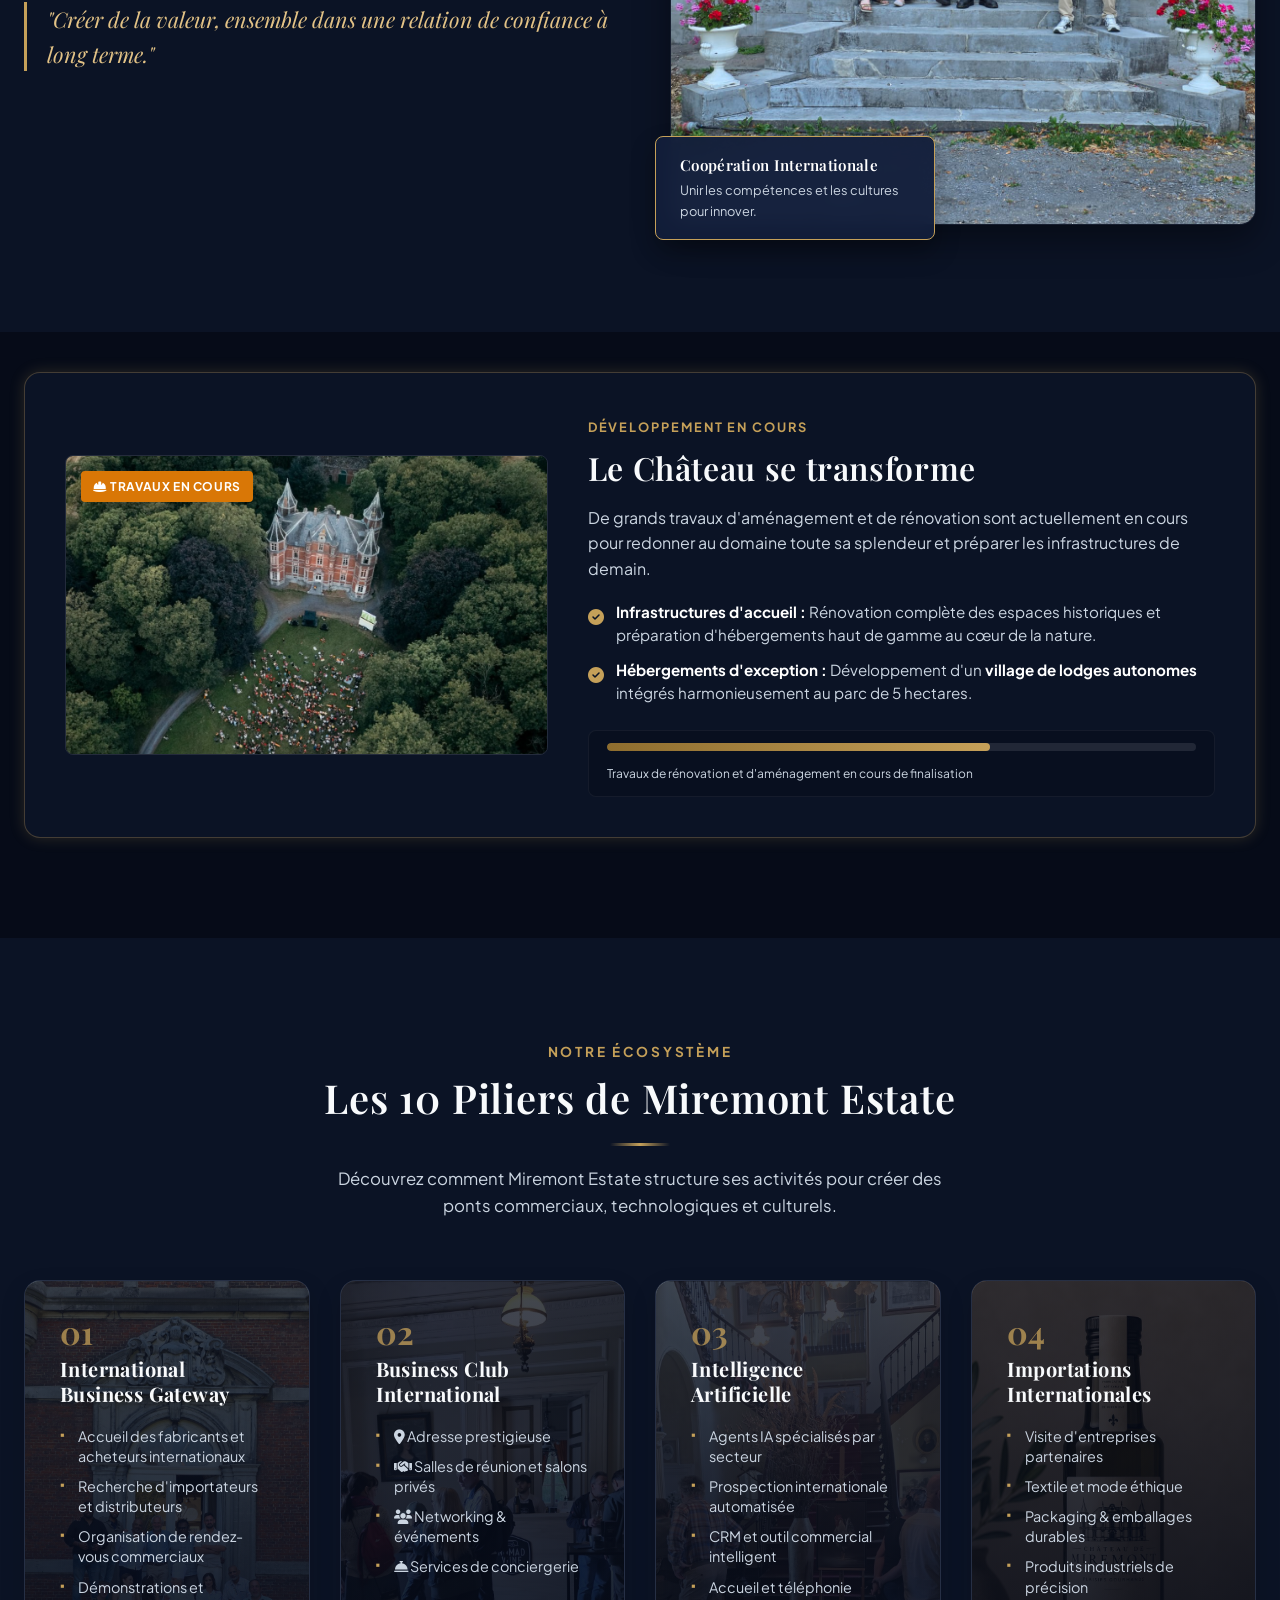
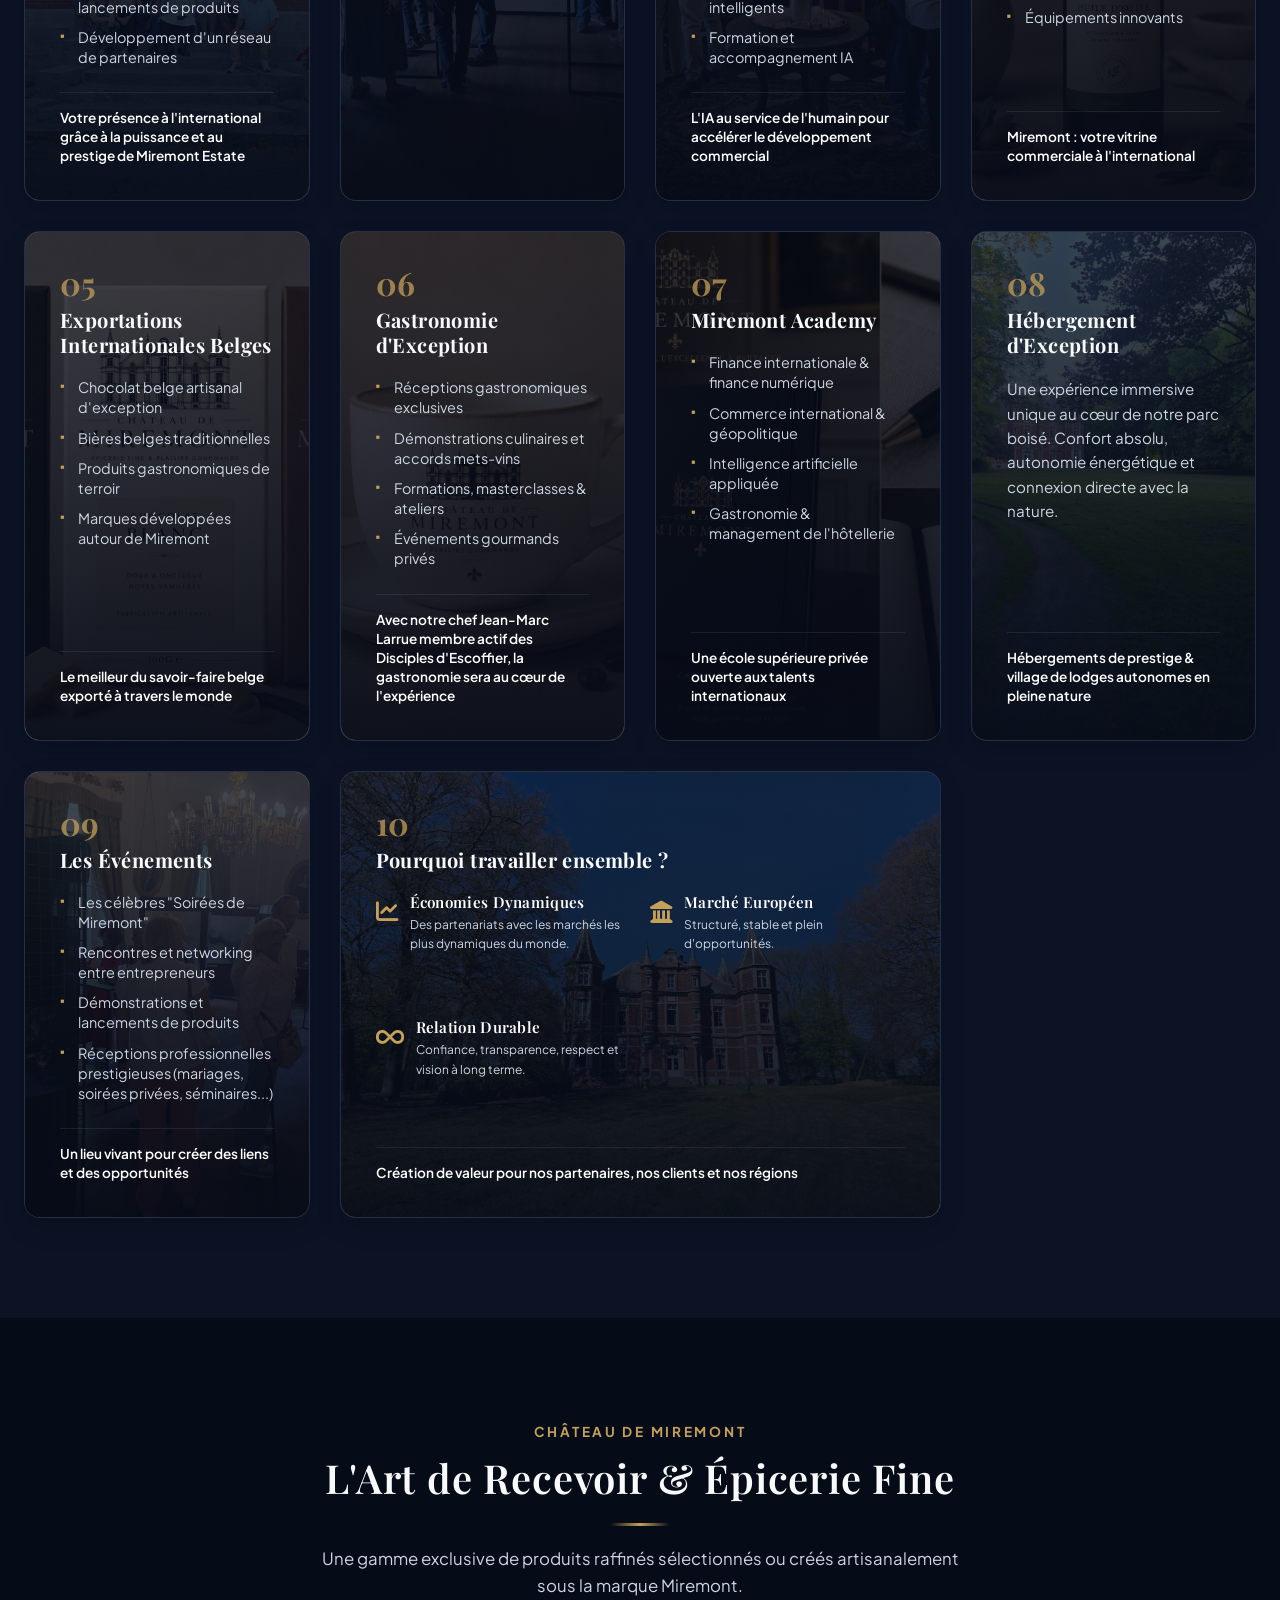
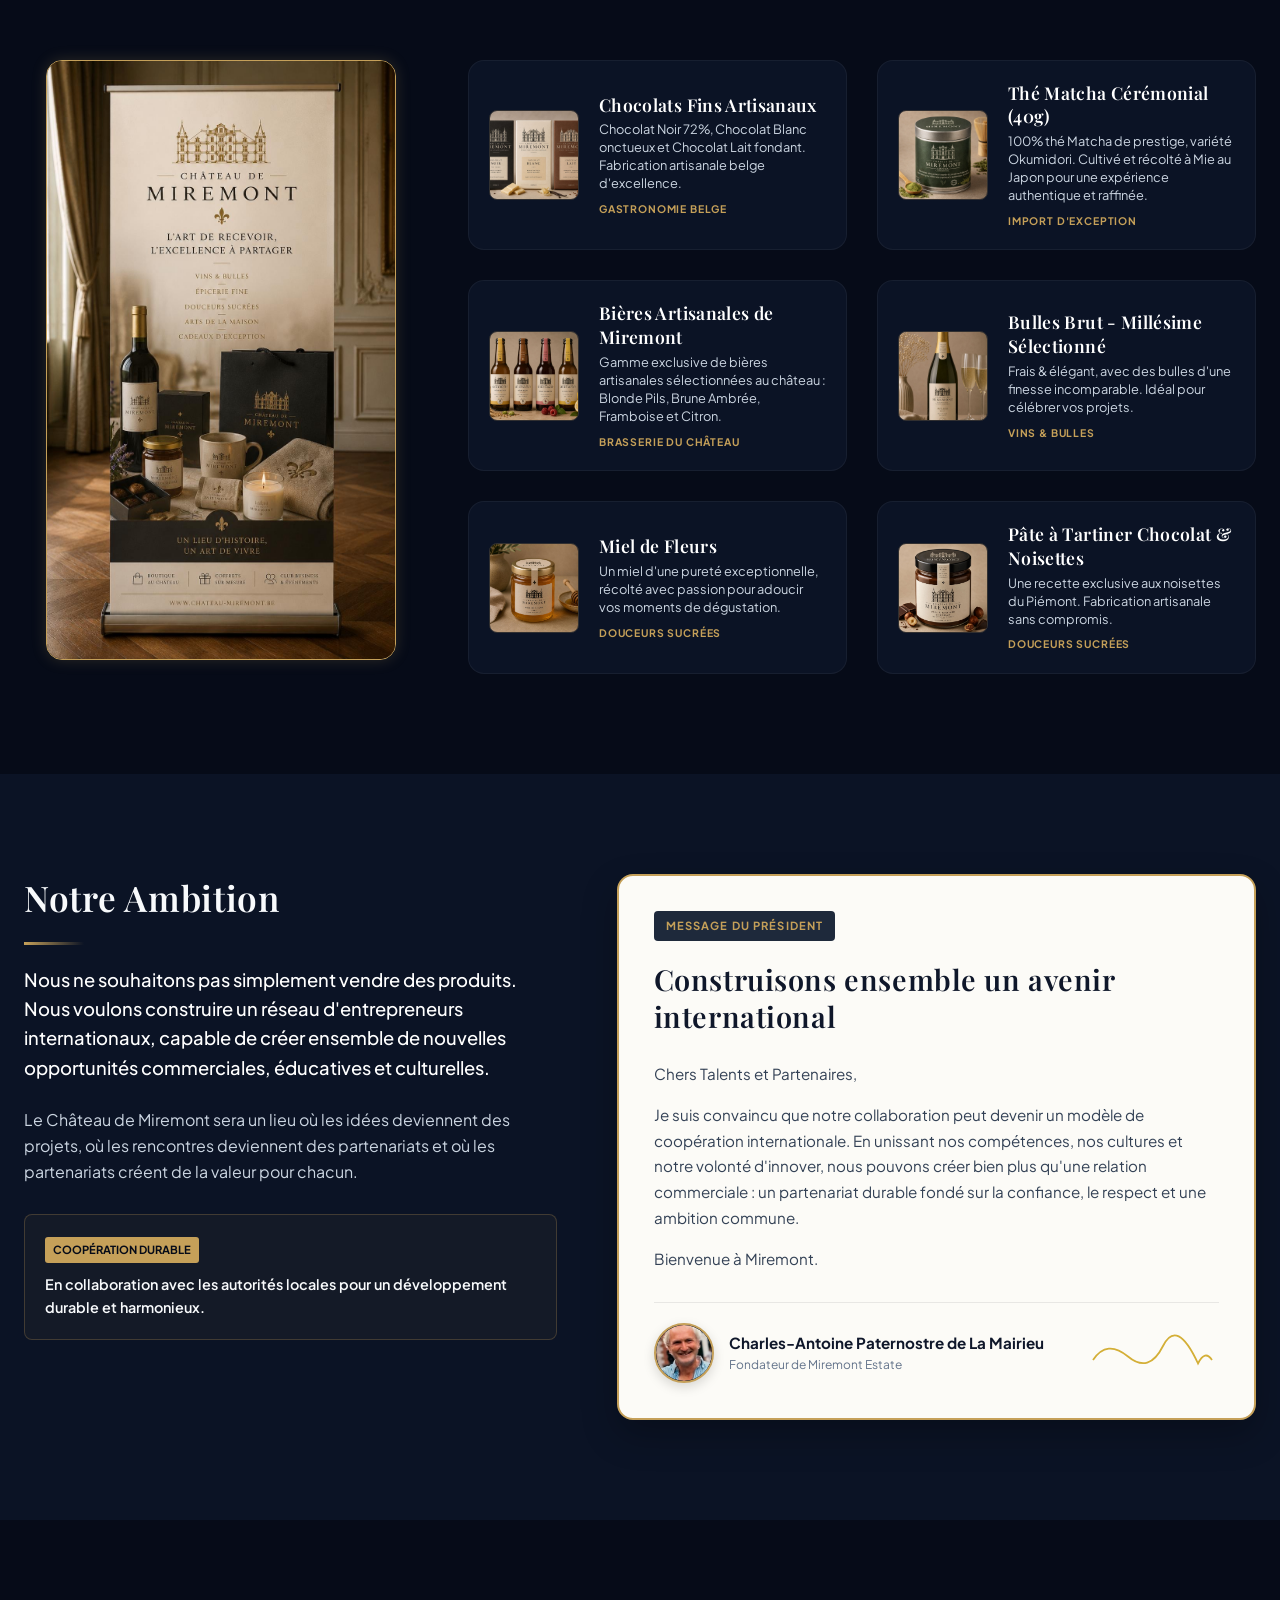
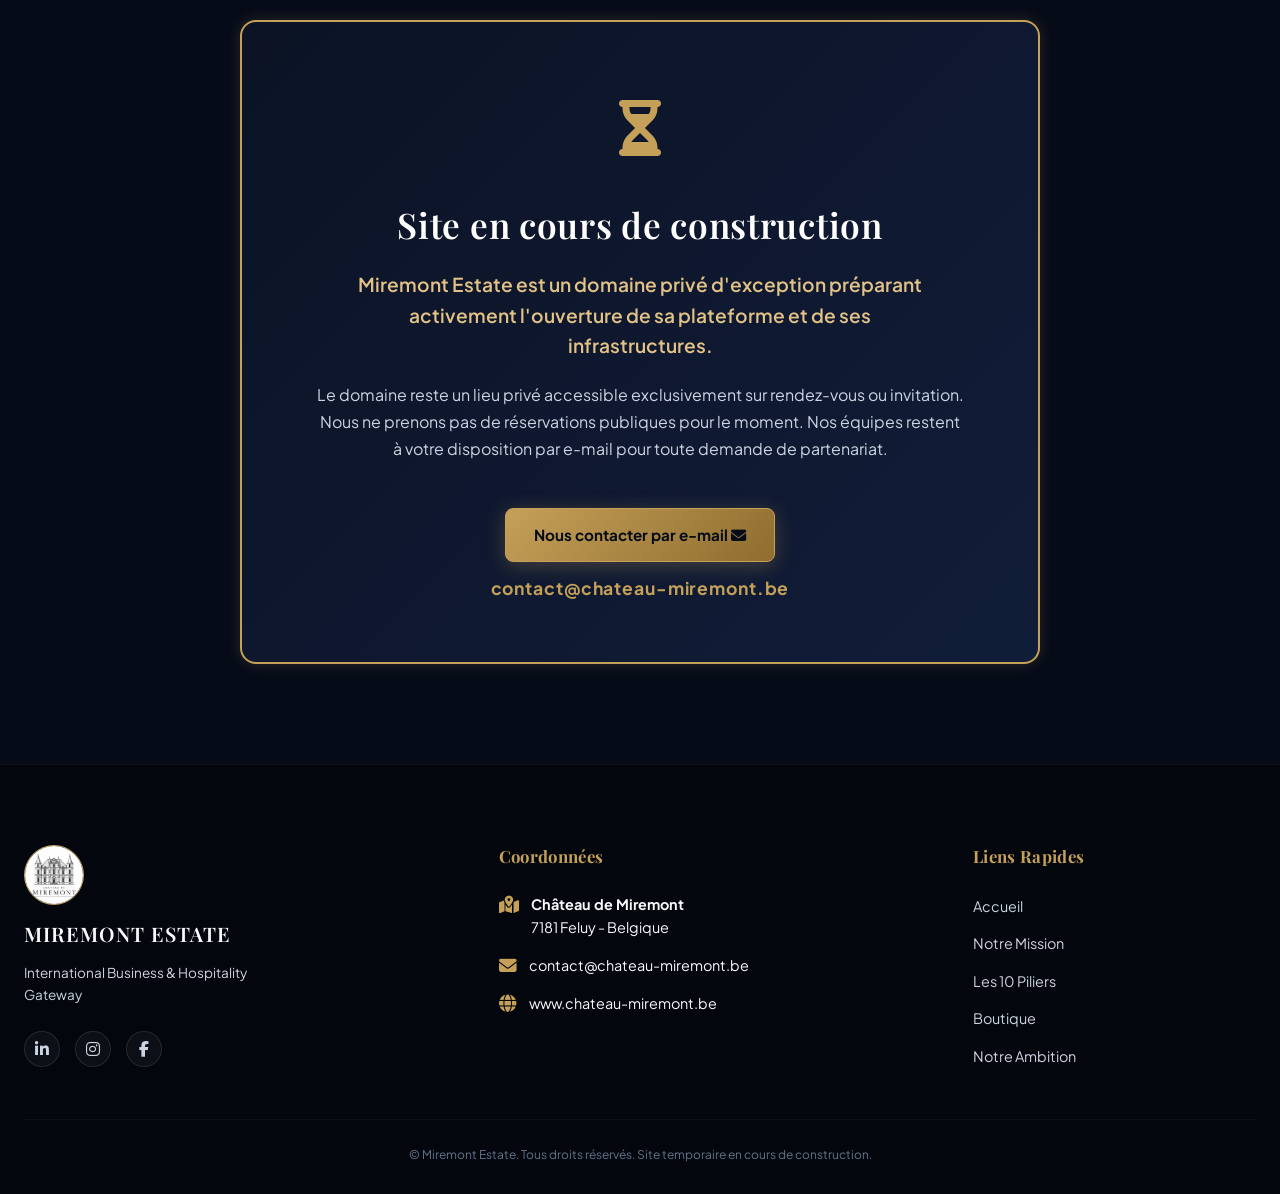
==== commit a8bd3a68: "Apply client feedback: add private estate mentions, update Pillar 1 wording to international, fix Pi" ====
--- a/index.html
+++ b/index.html
@@ -15,7 +15,7 @@
     <link rel="stylesheet" href="https://cdnjs.cloudflare.com/ajax/libs/font-awesome/6.4.0/css/all.min.css">
     
     <!-- Stylesheet with Cache-Busting -->
-    <link rel="stylesheet" href="style.css?v=4.0">
+    <link rel="stylesheet" href="style.css?v=5.0">
 </head>
 <body>
 
@@ -63,7 +63,7 @@
         <div class="hero-container">
             <div class="hero-content">
                 <div class="badge-premium animate-fade-in">
-                    <i class="fa-solid fa-crown"></i> Un Lieu d'Exception
+                    <i class="fa-solid fa-crown"></i> Domaine Privé & Lieu d'Exception
                 </div>
                 <h1 class="hero-title animate-slide-up">MIREMONT ESTATE</h1>
                 <p class="hero-tagline animate-slide-up-delay">INTERNATIONAL BUSINESS & HOSPITALITY GATEWAY</p>
@@ -126,12 +126,12 @@
             <div class="container">
                 <div class="grid-2">
                     <div class="mission-text-area">
-                        <span class="section-subtitle">Un Lieu • Une Mission</span>
+                        <span class="section-subtitle">Domaine Privé • Une Mission</span>
                         <h2 class="section-title">Plus qu'un château, une plateforme unique d'échanges</h2>
                         <div class="accent-line"></div>
                         
                         <p class="lead-text">
-                            À 20 minutes de Bruxelles, Miremont Estate est bien plus qu'un château. C'est une plateforme unique dédiée au développement des échanges, des investissements et des partenariats à l'échelle internationale.
+                            À 20 minutes de Bruxelles, Miremont Estate est un domaine privé d'exception. C'est une plateforme unique dédiée au développement des échanges, des investissements et des partenariats à l'échelle internationale.
                         </p>
                         
                         <p class="body-text">
@@ -213,7 +213,7 @@
                             </div>
                             <div class="card-body">
                                 <ul>
-                                    <li>Accueil des fabricants et acheteurs européens</li>
+                                    <li>Accueil des fabricants et acheteurs internationaux</li>
                                     <li>Recherche d'importateurs et distributeurs</li>
                                     <li>Organisation de rendez-vous commerciaux</li>
                                     <li>Démonstrations et lancements de produits</li>
@@ -221,7 +221,7 @@
                                 </ul>
                             </div>
                             <div class="card-footer">
-                                <p class="card-emphasis">Votre présence en Europe grâce à la puissance et au prestige de Miremont Estate.</p>
+                                <p class="card-emphasis">Votre présence à l'international grâce à la puissance et au prestige de Miremont Estate</p>
                             </div>
                         </div>
                     </div>
@@ -263,7 +263,7 @@
                                 </ul>
                             </div>
                             <div class="card-footer">
-                                <p class="card-emphasis">L'IA au service de l'humain pour accélérer le développement commercial.</p>
+                                <p class="card-emphasis">L'IA au service de l'humain pour accélérer le développement commercial</p>
                             </div>
                         </div>
                     </div>
@@ -286,7 +286,7 @@
                                 </ul>
                             </div>
                             <div class="card-footer">
-                                <p class="card-emphasis">Miremont : votre vitrine commerciale en Europe.</p>
+                                <p class="card-emphasis">Miremont : votre vitrine commerciale à l'international</p>
                             </div>
                         </div>
                     </div>
@@ -308,7 +308,7 @@
                                 </ul>
                             </div>
                             <div class="card-footer">
-                                <p class="card-emphasis">Le meilleur du savoir-faire belge exporté à travers le monde.</p>
+                                <p class="card-emphasis">Le meilleur du savoir-faire belge exporté à travers le monde</p>
                             </div>
                         </div>
                     </div>
@@ -324,13 +324,13 @@
                             <div class="card-body">
                                 <ul>
                                     <li>Réceptions gastronomiques exclusives</li>
-                                    <li>Démonstrations culinaires et accords mots-vins</li>
+                                    <li>Démonstrations culinaires et accords mets-vins</li>
                                     <li>Formations, masterclasses & ateliers</li>
                                     <li>Événements gourmands privés</li>
                                 </ul>
                             </div>
                             <div class="card-footer">
-                                <p class="card-emphasis">Avec notre chef Jean-Marc Larrue membre actif des Disciples d'Escoffier, la gastronomie sera au cœur de l'expérience.</p>
+                                <p class="card-emphasis">Avec notre chef Jean-Marc Larrue membre actif des Disciples d'Escoffier, la gastronomie sera au cœur de l'expérience</p>
                             </div>
                         </div>
                     </div>
@@ -352,7 +352,7 @@
                                 </ul>
                             </div>
                             <div class="card-footer">
-                                <p class="card-emphasis">Une école supérieure privée ouverte aux talents internationaux.</p>
+                                <p class="card-emphasis">Une école supérieure privée ouverte aux talents internationaux</p>
                             </div>
                         </div>
                     </div>
@@ -371,7 +371,7 @@
                                 </p>
                             </div>
                             <div class="card-footer">
-                                <p class="card-emphasis">Hébergements de prestige & village de lodges autonomes en pleine nature.</p>
+                                <p class="card-emphasis">Hébergements de prestige & village de lodges autonomes en pleine nature</p>
                             </div>
                         </div>
                     </div>
@@ -393,7 +393,7 @@
                                 </ul>
                             </div>
                             <div class="card-footer">
-                                <p class="card-emphasis">Un lieu vivant pour créer des liens et des opportunités.</p>
+                                <p class="card-emphasis">Un lieu vivant pour créer des liens et des opportunités</p>
                             </div>
                         </div>
                     </div>
@@ -430,7 +430,7 @@
                                 </div>
                             </div>
                             <div class="card-footer">
-                                <p class="card-emphasis">Création de valeur pour nos partenaires, nos clients et nos régions.</p>
+                                <p class="card-emphasis">Création de valeur pour nos partenaires, nos clients et nos régions</p>
                             </div>
                         </div>
                     </div>
@@ -599,10 +599,10 @@
                     </div>
                     <h2>Site en cours de construction</h2>
                     <p class="notice-lead">
-                        Miremont Estate prépare activement l'ouverture de sa plateforme et de ses infrastructures d'exception.
+                        Miremont Estate est un domaine privé d'exception préparant activement l'ouverture de sa plateforme et de ses infrastructures.
                     </p>
                     <p class="notice-text">
-                        Nous ne prenons pas d'inscriptions ou de réservations pour le moment. Nos équipes restent néanmoins à votre entière disposition par e-mail pour toute demande de partenariat ou information complémentaire.
+                        Le domaine reste un lieu privé accessible exclusivement sur rendez-vous ou invitation. Nous ne prenons pas de réservations publiques pour le moment. Nos équipes restent à votre disposition par e-mail pour toute demande de partenariat.
                     </p>
                     <div class="contact-cta-box">
                         <a href="mailto:contact@chateau-miremont.be" class="btn-primary">
@@ -735,7 +735,7 @@
                 ".logo-subtitle": "INTERNATIONAL GATEWAY",
 
                 // Hero Section
-                ".hero-content .badge-premium": "<i class='fa-solid fa-crown'></i> An Exceptional Venue",
+                ".hero-content .badge-premium": "<i class='fa-solid fa-crown'></i> Private Estate & Exceptional Venue",
                 ".hero-actions .btn-primary": "Discover the project",
                 ".hero-actions .btn-secondary": "Contact us",
                 ".hero-highlights .highlight-item:nth-child(1) h4": "Strategic Location",
@@ -746,9 +746,9 @@
                 ".hero-highlights .highlight-item:nth-child(3) p": "International commercial bridge of excellence",
 
                 // Mission Section
-                ".mission-section .section-subtitle": "Our Concept",
+                ".mission-section .section-subtitle": "Private Estate • Our Concept",
                 ".mission-section .section-title": "A hub of business, gastronomy and technology",
-                ".mission-section .lead-text": "20 minutes from Brussels, Miremont Estate is much more than a historical castle. It is a premium ecosystem designed to facilitate trade and international relations.",
+                ".mission-section .lead-text": "20 minutes from Brussels, Miremont Estate is an exceptional private estate and a premium ecosystem designed to facilitate trade and international relations.",
                 ".mission-section .body-text": "Born from the vision of connecting global markets, the domain offers high-end infrastructures to accommodate companies, host international business events, and train future leaders. We offer a tailor-made interface for partners seeking to establish or strengthen their global presence.",
                 ".mission-section .premium-quote": "« Our mission is to build solid bridges, concrete connections, and shared value between talents, entrepreneurs, and institutions worldwide. »",
                 ".image-overlay-card h5": "International Partnership",
@@ -769,12 +769,12 @@
 
                 // Card 1
                 ".services-grid .service-card:nth-child(1) h3": "International Business Gateway",
-                ".services-grid .service-card:nth-child(1) .card-body ul li:nth-child(1)": "Hosting European manufacturers and buyers",
+                ".services-grid .service-card:nth-child(1) .card-body ul li:nth-child(1)": "Hosting international manufacturers and buyers",
                 ".services-grid .service-card:nth-child(1) .card-body ul li:nth-child(2)": "Search for importers and distributors",
                 ".services-grid .service-card:nth-child(1) .card-body ul li:nth-child(3)": "Organization of business meetings",
                 ".services-grid .service-card:nth-child(1) .card-body ul li:nth-child(4)": "Product demonstrations and launches",
                 ".services-grid .service-card:nth-child(1) .card-body ul li:nth-child(5)": "Development of a network of partners",
-                ".services-grid .service-card:nth-child(1) .card-emphasis": "Your presence in Europe thanks to the power and prestige of Miremont Estate.",
+                ".services-grid .service-card:nth-child(1) .card-emphasis": "Your presence internationally thanks to the power and prestige of Miremont Estate",
 
                 // Card 2 (With FontAwesome Icons inside list items)
                 ".services-grid .service-card:nth-child(2) h3": "Business Club International",
@@ -790,7 +790,7 @@
                 ".services-grid .service-card:nth-child(3) .card-body ul li:nth-child(3)": "CRM and smart commercial tool",
                 ".services-grid .service-card:nth-child(3) .card-body ul li:nth-child(4)": "Smart reception and telephony",
                 ".services-grid .service-card:nth-child(3) .card-body ul li:nth-child(5)": "AI training and support",
-                ".services-grid .service-card:nth-child(3) .card-emphasis": "AI at the service of humans to accelerate commercial development.",
+                ".services-grid .service-card:nth-child(3) .card-emphasis": "AI at the service of humans to accelerate commercial development",
 
                 // Card 4
                 ".services-grid .service-card:nth-child(4) h3": "International Imports",
@@ -800,7 +800,7 @@
                 ".services-grid .service-card:nth-child(4) .card-body ul li:nth-child(4)": "Industrial products",
                 ".services-grid .service-card:nth-child(4) .card-body ul li:nth-child(5)": "Innovative equipment",
                 ".services-grid .service-card:nth-child(4) .card-body ul li:nth-child(6)": "Other products",
-                ".services-grid .service-card:nth-child(4) .card-emphasis": "Miremont: your commercial showcase in Europe.",
+                ".services-grid .service-card:nth-child(4) .card-emphasis": "Miremont: your international commercial showcase",
 
                 // Card 5
                 ".services-grid .service-card:nth-child(5) h3": "Belgian Products Exported Globally",
@@ -808,7 +808,7 @@
                 ".services-grid .service-card:nth-child(5) .card-body ul li:nth-child(2)": "Belgian beers",
                 ".services-grid .service-card:nth-child(5) .card-body ul li:nth-child(3)": "Gastronomic products",
                 ".services-grid .service-card:nth-child(5) .card-body ul li:nth-child(4)": "Brands developed around Miremont",
-                ".services-grid .service-card:nth-child(5) .card-emphasis": "The best of Belgian know-how exported worldwide.",
+                ".services-grid .service-card:nth-child(5) .card-emphasis": "The best of Belgian know-how exported worldwide",
 
                 // Card 6
                 ".services-grid .service-card:nth-child(6) h3": "Gastronomy",
@@ -816,7 +816,7 @@
                 ".services-grid .service-card:nth-child(6) .card-body ul li:nth-child(2)": "Culinary demonstrations",
                 ".services-grid .service-card:nth-child(6) .card-body ul li:nth-child(3)": "Training & workshops",
                 ".services-grid .service-card:nth-child(6) .card-body ul li:nth-child(4)": "Gourmet events",
-                ".services-grid .service-card:nth-child(6) .card-emphasis": "With our chef Jean-Marc Larrue active member of the Disciples d'Escoffier, gastronomy will be at the heart of the Miremont experience.",
+                ".services-grid .service-card:nth-child(6) .card-emphasis": "With our chef Jean-Marc Larrue active member of the Disciples d'Escoffier, gastronomy will be at the heart of the Miremont experience",
 
                 // Card 7
                 ".services-grid .service-card:nth-child(7) h3": "Miremont Academy",
@@ -824,7 +824,7 @@
                 ".services-grid .service-card:nth-child(7) .card-body ul li:nth-child(2)": "International trade",
                 ".services-grid .service-card:nth-child(7) .card-body ul li:nth-child(3)": "Artificial Intelligence",
                 ".services-grid .service-card:nth-child(7) .card-body ul li:nth-child(4)": "Gastronomy & hospitality",
-                ".services-grid .service-card:nth-child(7) .card-emphasis": "A private higher education institution open to international talents.",
+                ".services-grid .service-card:nth-child(7) .card-emphasis": "A private higher education institution open to international talents",
 
                 // Card 8
                 ".services-grid .service-card:nth-child(8) h3": "Accommodations",
@@ -832,7 +832,7 @@
                 ".services-grid .service-card:nth-child(8) .card-body ul li:nth-child(2)": "Autonomous village of lodges (5 hectares)",
                 ".services-grid .service-card:nth-child(8) .card-body ul li:nth-child(3)": "Ideal environment for thinking and networking",
                 ".services-grid .service-card:nth-child(8) .card-body ul li:nth-child(4)": "Close connection with nature",
-                ".services-grid .service-card:nth-child(8) .card-emphasis": "Prestige accommodations & autonomous lodges village in the heart of nature.",
+                ".services-grid .service-card:nth-child(8) .card-emphasis": "Prestige accommodations & autonomous lodges village in the heart of nature",
 
                 // Card 9
                 ".services-grid .service-card:nth-child(9) h3": "Events",
@@ -840,7 +840,7 @@
                 ".services-grid .service-card:nth-child(9) .card-body ul li:nth-child(2)": "Entrepreneurs meetings",
                 ".services-grid .service-card:nth-child(9) .card-body ul li:nth-child(3)": "Demonstrations and launches",
                 ".services-grid .service-card:nth-child(9) .card-body ul li:nth-child(4)": "Prestigious professional receptions (weddings, private parties, seminars...)",
-                ".services-grid .service-card:nth-child(9) .card-emphasis": "A living place to create links and opportunities.",
+                ".services-grid .service-card:nth-child(9) .card-emphasis": "A living place to create links and opportunities",
 
                 // Card 10
                 ".services-grid .service-card:nth-child(10) h3": "Why Work Together?",
@@ -850,7 +850,7 @@
                 ".services-grid .service-card:nth-child(10) .reason-item:nth-child(2) p": "Structured, stable and full of opportunities.",
                 ".services-grid .service-card:nth-child(10) .reason-item:nth-child(3) h5": "Sustainable Relationship",
                 ".services-grid .service-card:nth-child(10) .reason-item:nth-child(3) p": "Trust, transparency, respect and long-term vision.",
-                ".services-grid .service-card:nth-child(10) .card-emphasis": "Value creation for our partners, our customers and our regions.",
+                ".services-grid .service-card:nth-child(10) .card-emphasis": "Value creation for our partners, our customers and our regions",
 
                 // Boutique Section
                 ".boutique-section .section-subtitle": "Château de Miremont",
@@ -894,8 +894,8 @@
 
                 // Contact Card
                 ".construction-notice-card h2": "Site Under Construction",
-                ".construction-notice-card .notice-lead": "Miremont Estate is actively preparing the official opening of its platform and exceptional facilities.",
-                ".construction-notice-card .notice-text": "We are not taking registrations or bookings at the moment. Our teams remain at your disposal by email for any partnership or information request.",
+                ".construction-notice-card .notice-lead": "Miremont Estate is an exceptional private estate actively preparing the official opening of its platform and facilities.",
+                ".construction-notice-card .notice-text": "The estate remains a private venue accessible exclusively by appointment or private invitation. Our teams remain at your disposal by email for any partnership request.",
                 ".construction-notice-card .btn-primary": "Contact us by email <i class='fa-solid fa-envelope'></i>",
 
                 // Footer Columns Headers
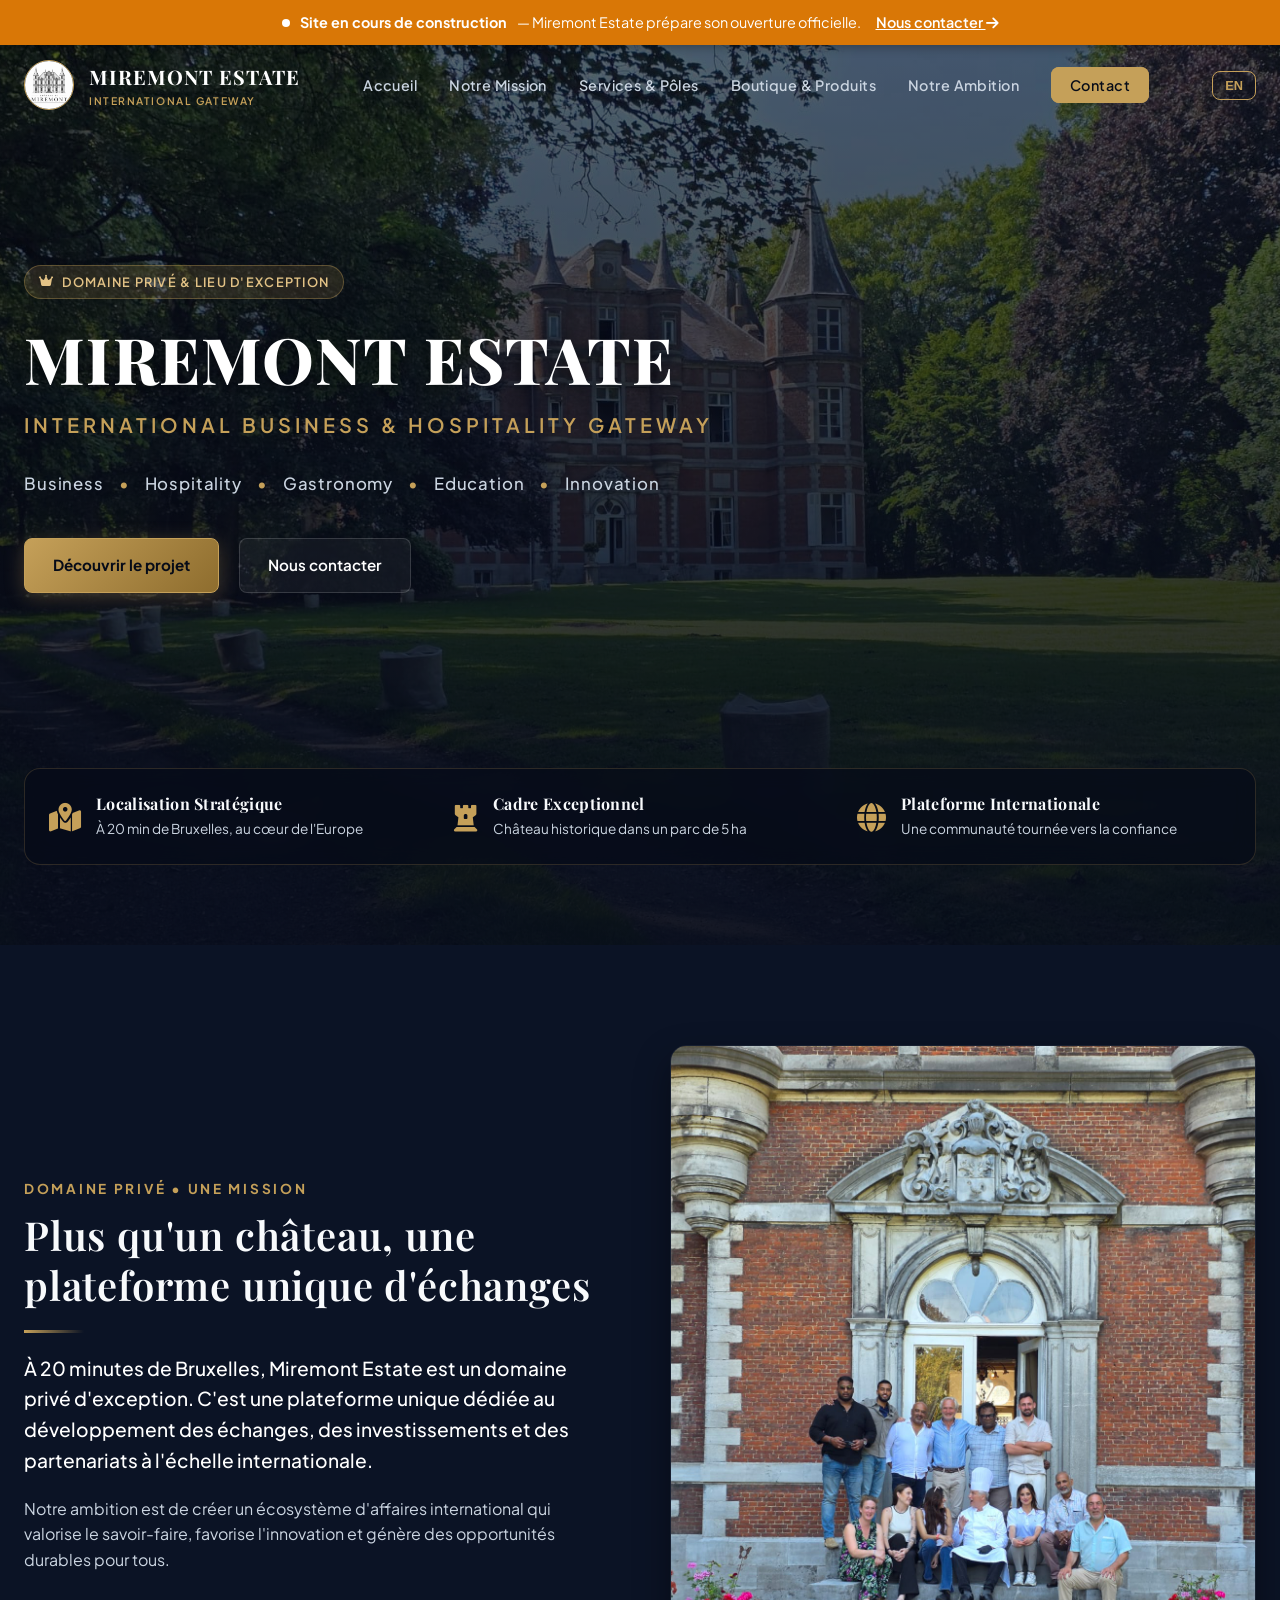
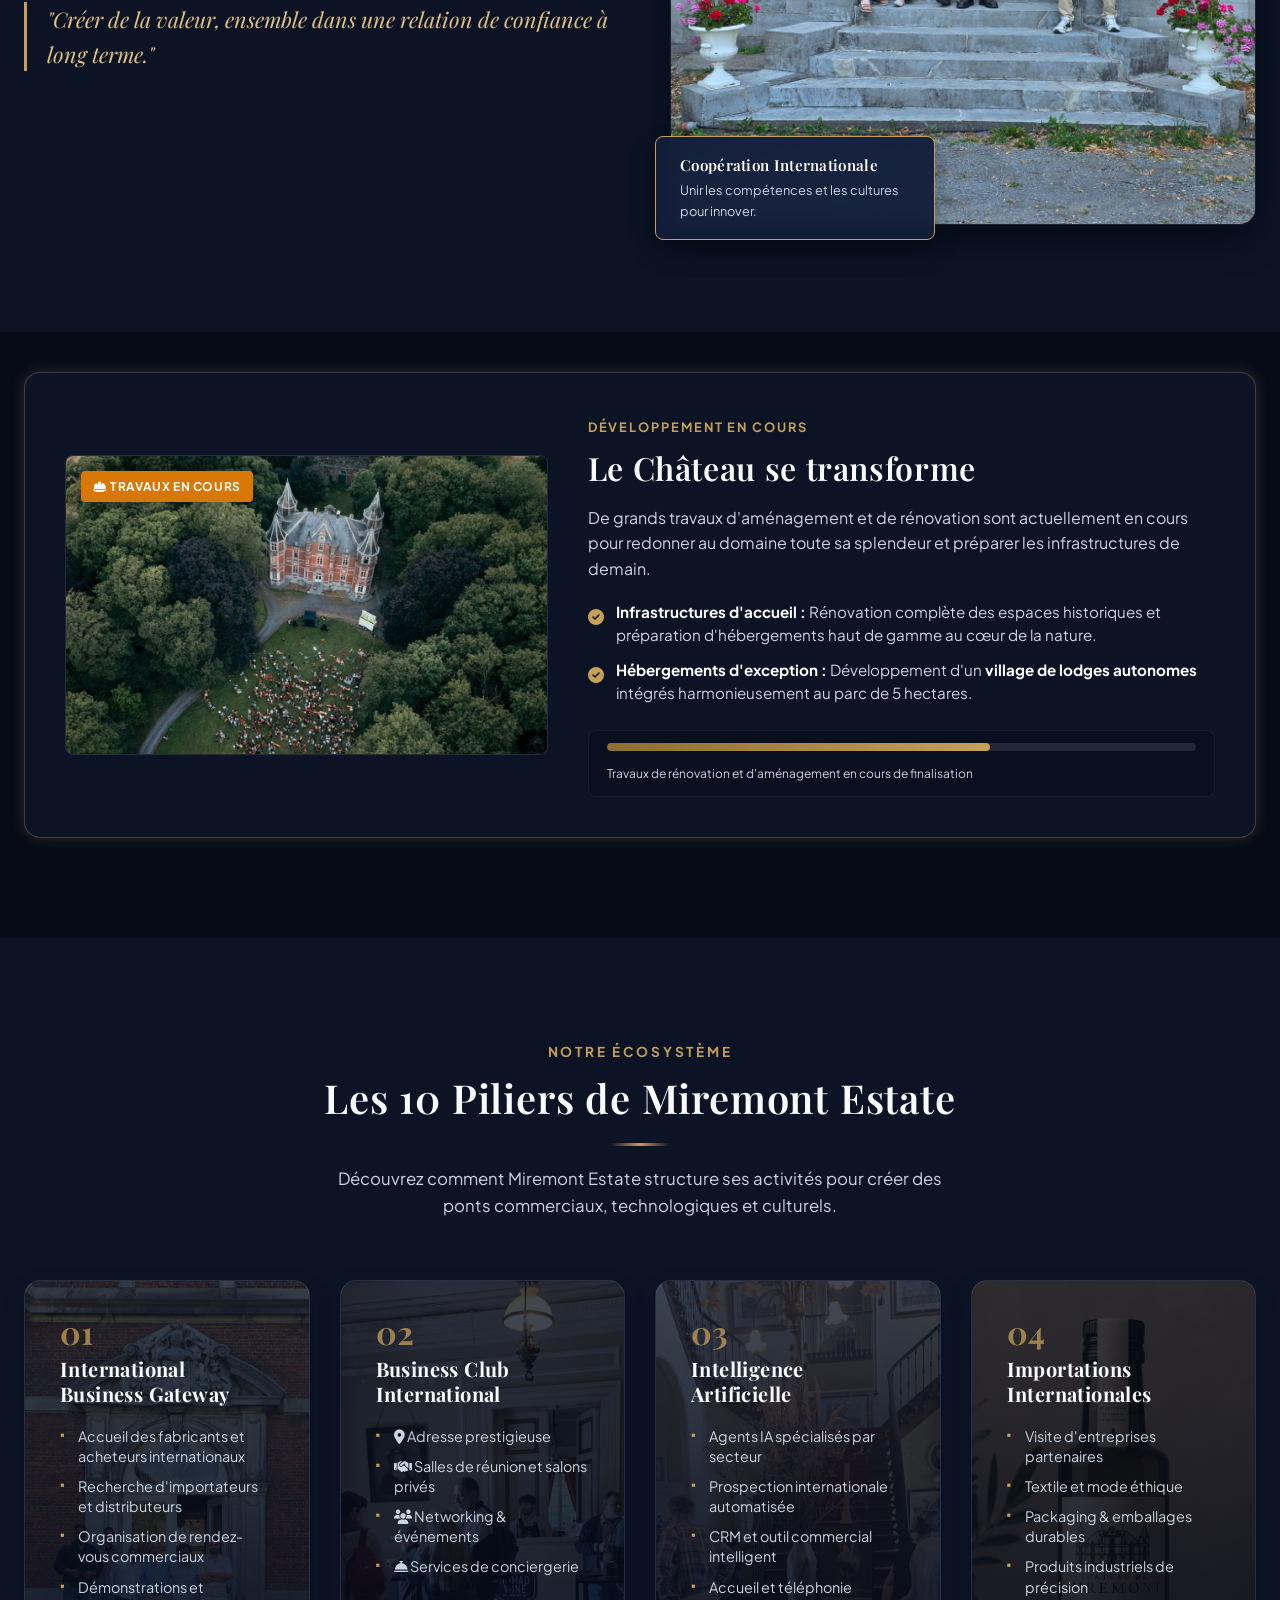
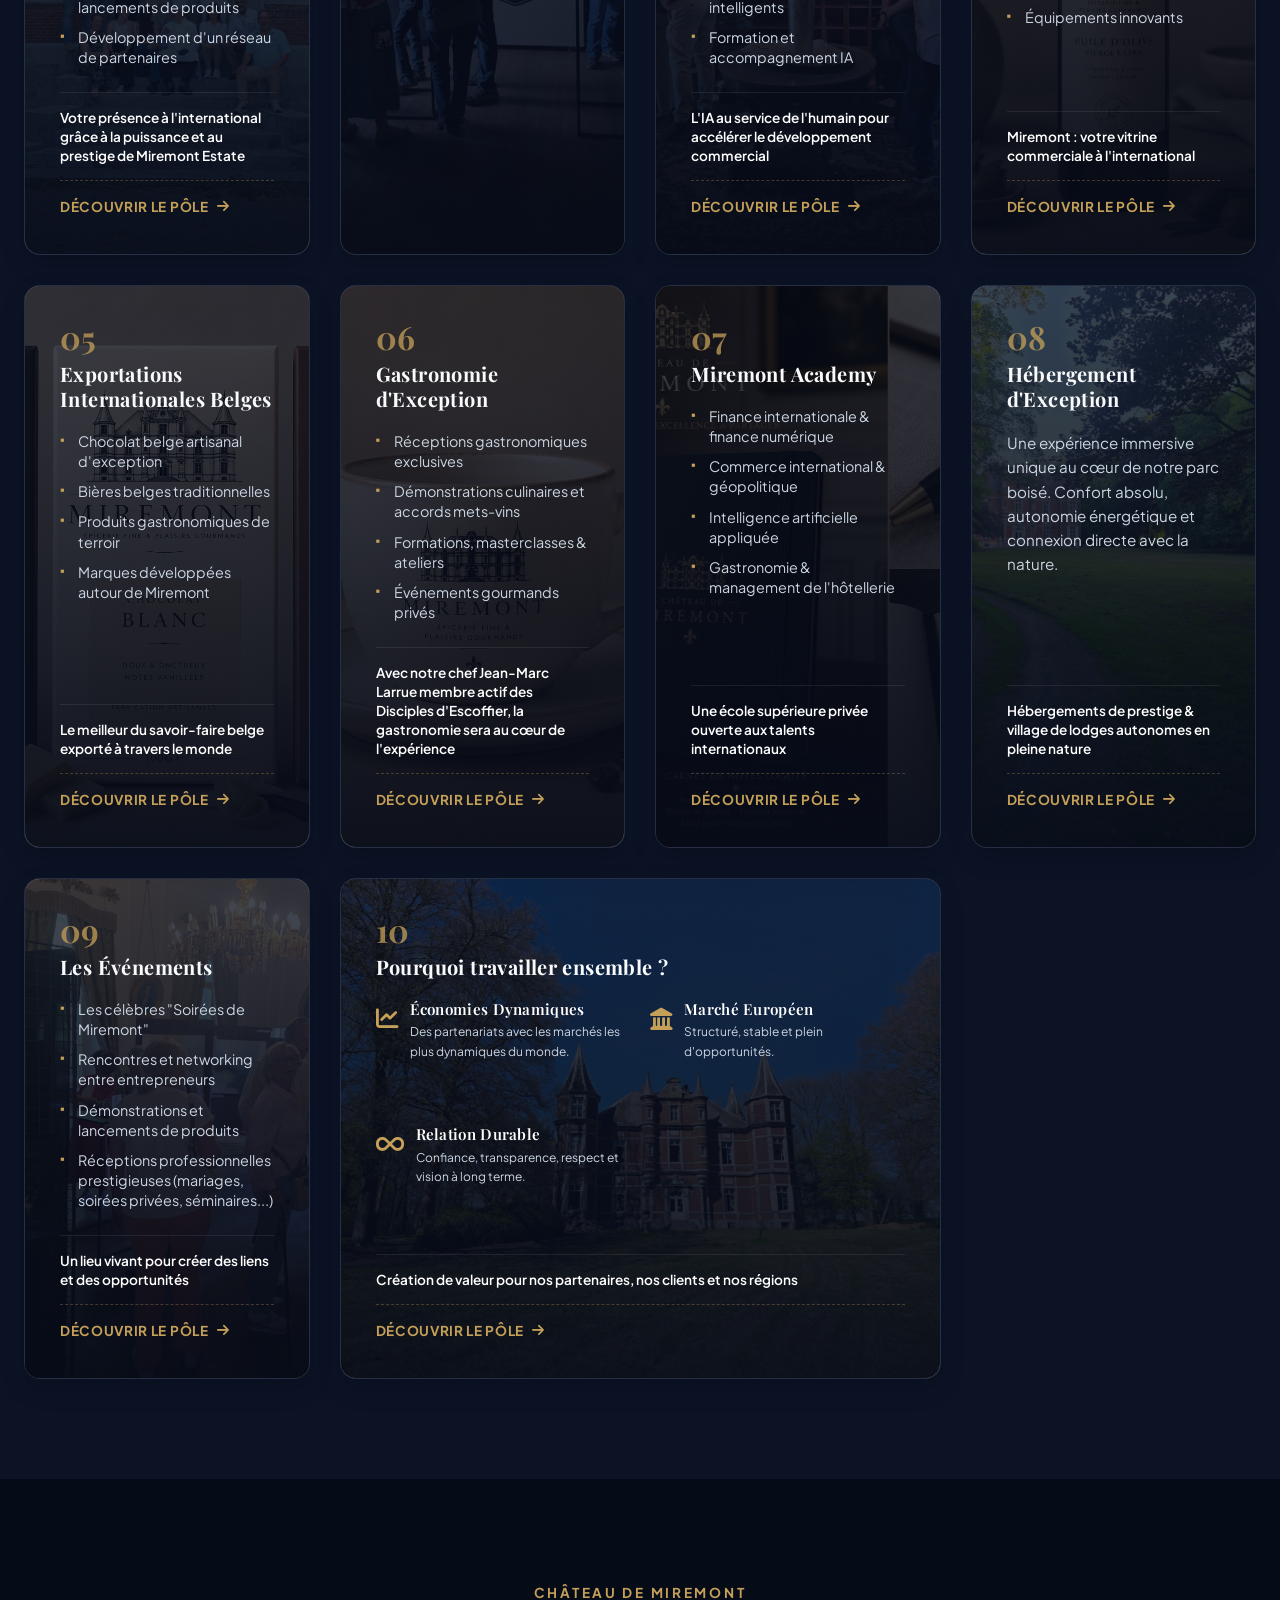
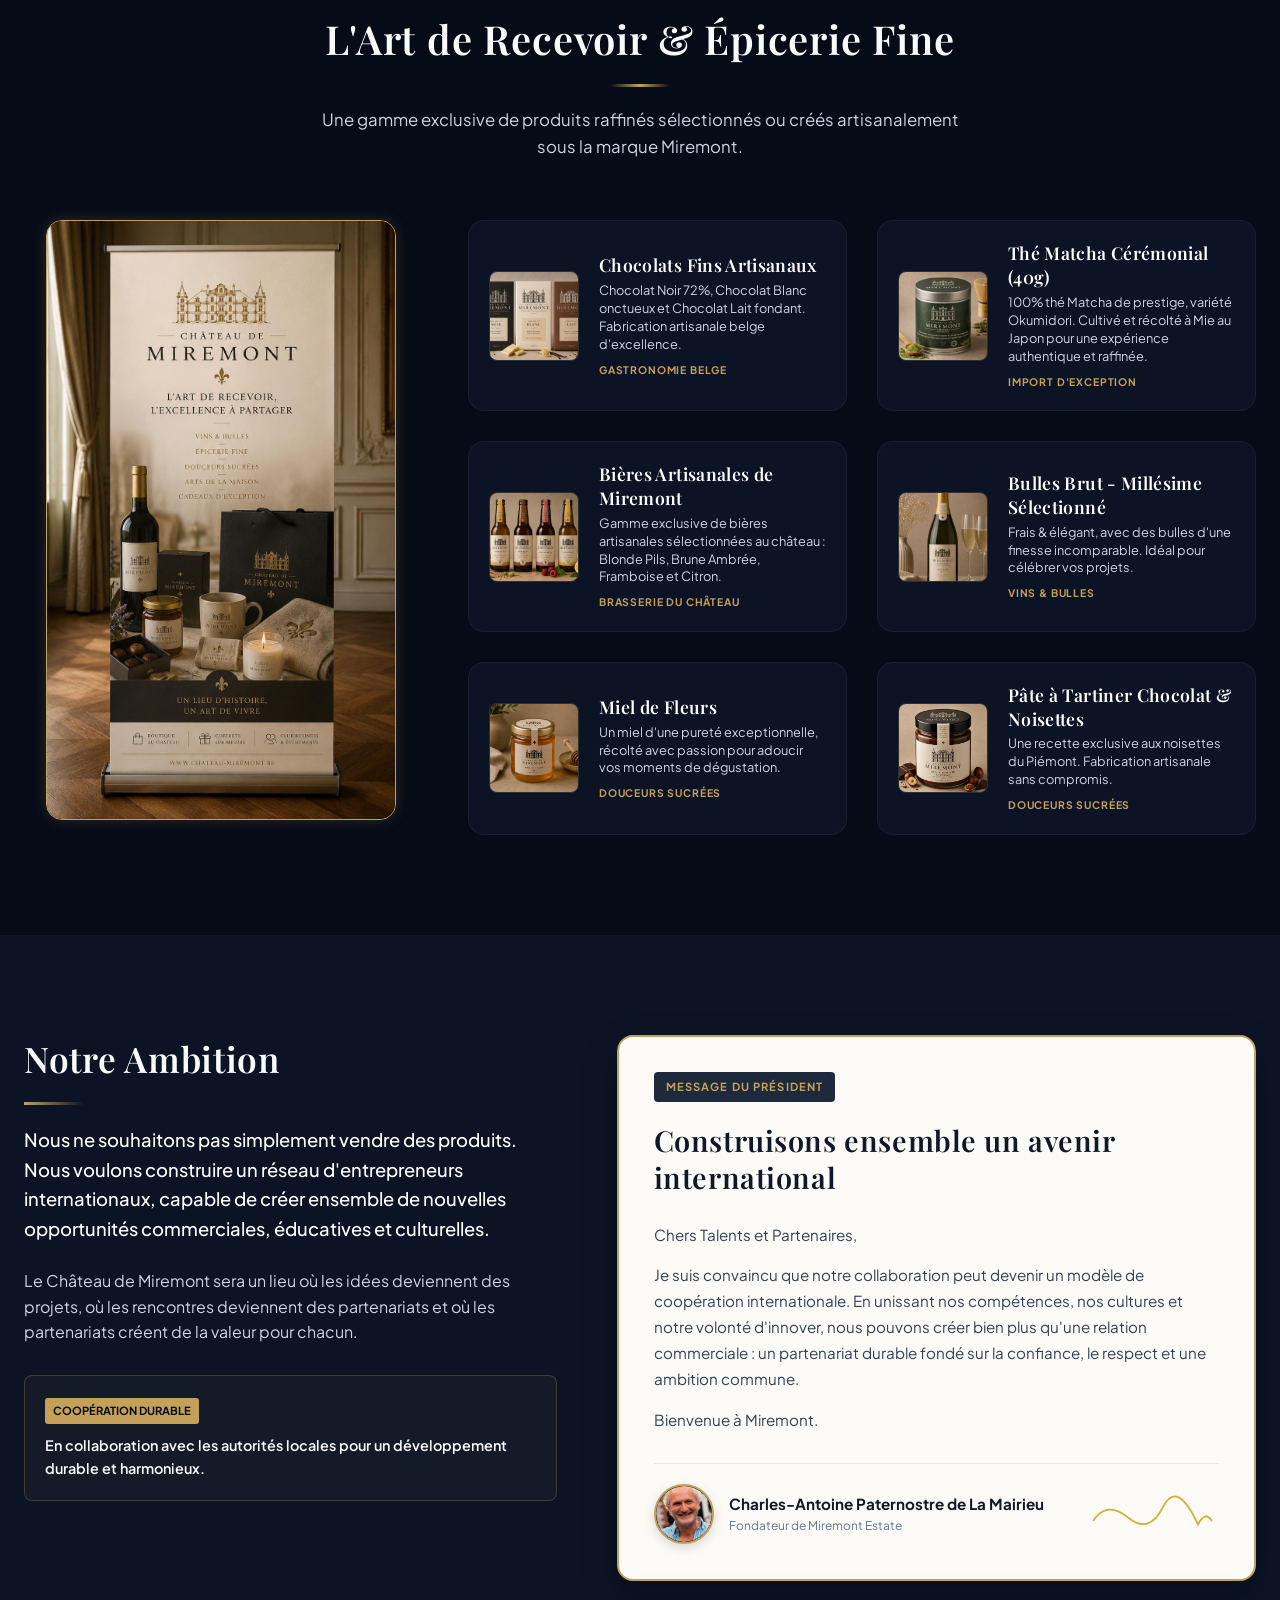
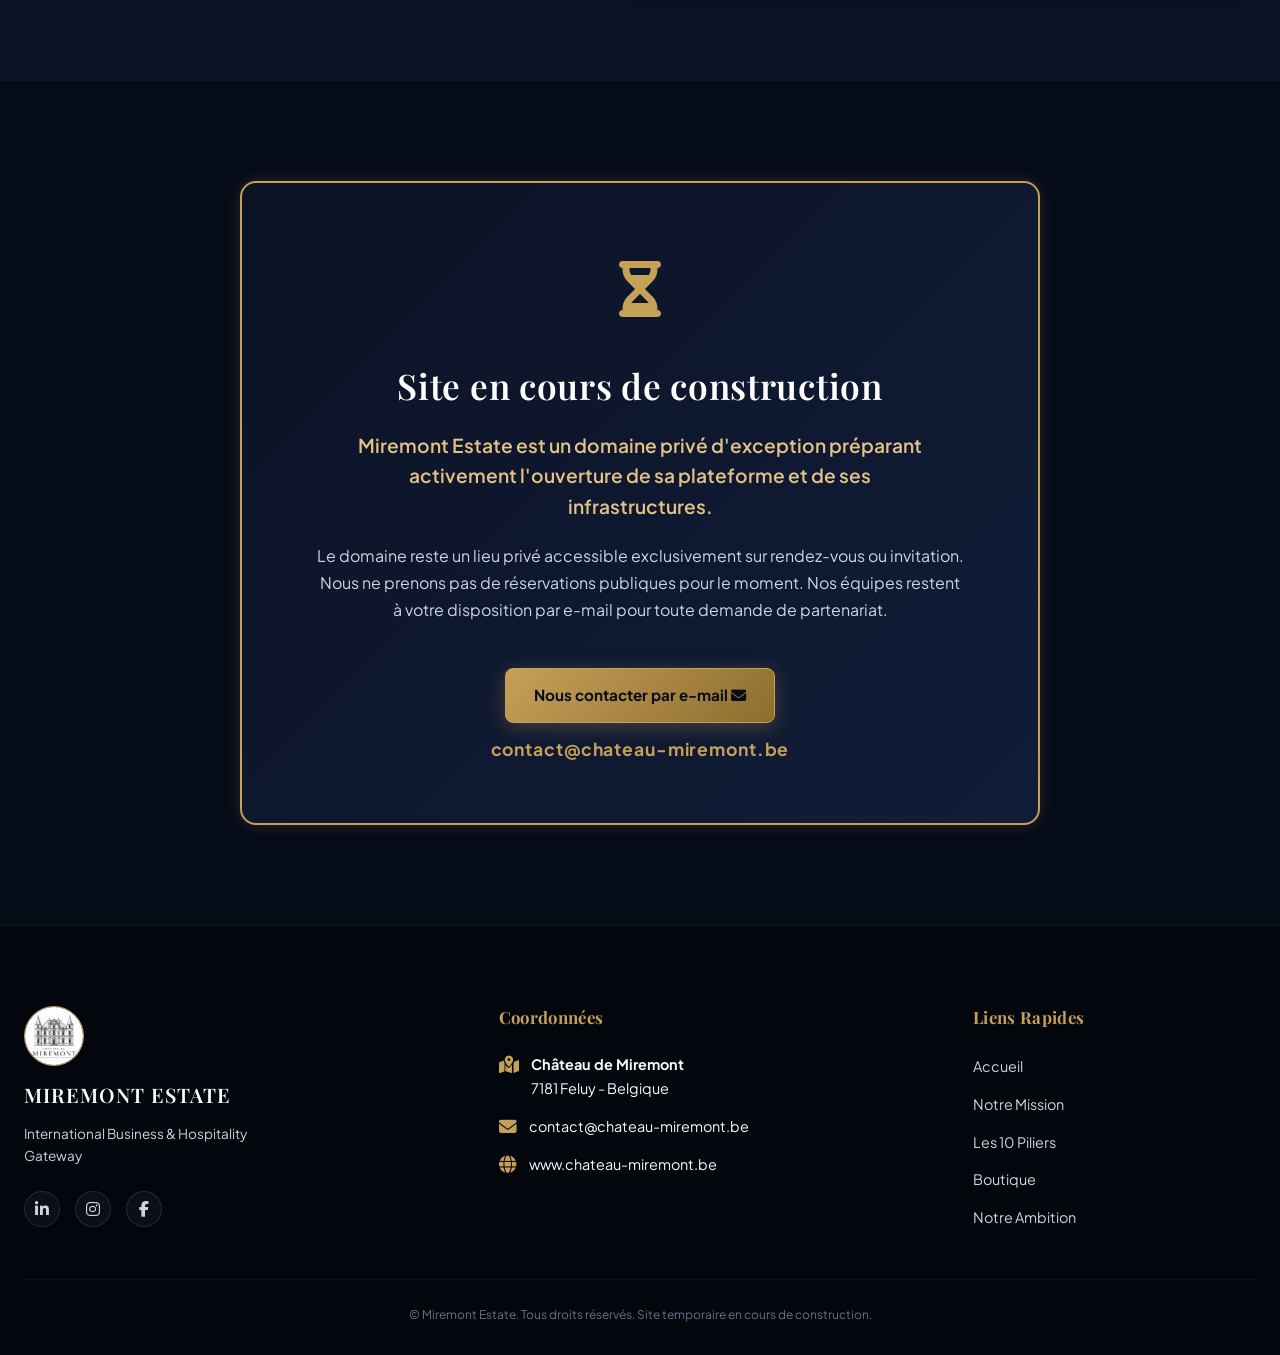
==== commit 90c08faf: "Create 10 clean dedicated sub-pages matching exact site information (pilier1.html to pilier10.html) " ====
--- a/index.html
+++ b/index.html
@@ -222,6 +222,7 @@
                             </div>
                             <div class="card-footer">
                                 <p class="card-emphasis">Votre présence à l'international grâce à la puissance et au prestige de Miremont Estate</p>
+                            <div class="card-action-link"><a href="pilier1.html" class="btn-card-discover">Découvrir le pôle <i class="fa-solid fa-arrow-right"></i></a></div>
                             </div>
                         </div>
                     </div>
@@ -264,6 +265,7 @@
                             </div>
                             <div class="card-footer">
                                 <p class="card-emphasis">L'IA au service de l'humain pour accélérer le développement commercial</p>
+                            <div class="card-action-link"><a href="pilier3.html" class="btn-card-discover">Découvrir le pôle <i class="fa-solid fa-arrow-right"></i></a></div>
                             </div>
                         </div>
                     </div>
@@ -287,6 +289,7 @@
                             </div>
                             <div class="card-footer">
                                 <p class="card-emphasis">Miremont : votre vitrine commerciale à l'international</p>
+                            <div class="card-action-link"><a href="pilier4.html" class="btn-card-discover">Découvrir le pôle <i class="fa-solid fa-arrow-right"></i></a></div>
                             </div>
                         </div>
                     </div>
@@ -309,6 +312,7 @@
                             </div>
                             <div class="card-footer">
                                 <p class="card-emphasis">Le meilleur du savoir-faire belge exporté à travers le monde</p>
+                            <div class="card-action-link"><a href="pilier5.html" class="btn-card-discover">Découvrir le pôle <i class="fa-solid fa-arrow-right"></i></a></div>
                             </div>
                         </div>
                     </div>
@@ -331,6 +335,7 @@
                             </div>
                             <div class="card-footer">
                                 <p class="card-emphasis">Avec notre chef Jean-Marc Larrue membre actif des Disciples d'Escoffier, la gastronomie sera au cœur de l'expérience</p>
+                            <div class="card-action-link"><a href="pilier6.html" class="btn-card-discover">Découvrir le pôle <i class="fa-solid fa-arrow-right"></i></a></div>
                             </div>
                         </div>
                     </div>
@@ -353,6 +358,7 @@
                             </div>
                             <div class="card-footer">
                                 <p class="card-emphasis">Une école supérieure privée ouverte aux talents internationaux</p>
+                            <div class="card-action-link"><a href="pilier7.html" class="btn-card-discover">Découvrir le pôle <i class="fa-solid fa-arrow-right"></i></a></div>
                             </div>
                         </div>
                     </div>
@@ -372,6 +378,7 @@
                             </div>
                             <div class="card-footer">
                                 <p class="card-emphasis">Hébergements de prestige & village de lodges autonomes en pleine nature</p>
+                            <div class="card-action-link"><a href="pilier8.html" class="btn-card-discover">Découvrir le pôle <i class="fa-solid fa-arrow-right"></i></a></div>
                             </div>
                         </div>
                     </div>
@@ -394,6 +401,7 @@
                             </div>
                             <div class="card-footer">
                                 <p class="card-emphasis">Un lieu vivant pour créer des liens et des opportunités</p>
+                            <div class="card-action-link"><a href="pilier9.html" class="btn-card-discover">Découvrir le pôle <i class="fa-solid fa-arrow-right"></i></a></div>
                             </div>
                         </div>
                     </div>
@@ -431,6 +439,7 @@
                             </div>
                             <div class="card-footer">
                                 <p class="card-emphasis">Création de valeur pour nos partenaires, nos clients et nos régions</p>
+                            <div class="card-action-link"><a href="pilier10.html" class="btn-card-discover">Découvrir le pôle <i class="fa-solid fa-arrow-right"></i></a></div>
                             </div>
                         </div>
                     </div>
--- a/style.css
+++ b/style.css
@@ -1896,3 +1896,31 @@
         font-size: 0.75rem;
     }
 }
+
+/* Card Discover Link & Cursor */
+.service-card {
+    cursor: pointer;
+}
+
+.card-action-link {
+    margin-top: 15px;
+    padding-top: 12px;
+    border-top: 1px dashed rgba(197, 160, 89, 0.3);
+}
+
+.btn-card-discover {
+    display: inline-flex;
+    align-items: center;
+    gap: 8px;
+    font-size: 0.85rem;
+    font-weight: 700;
+    color: var(--color-gold);
+    transition: var(--transition-smooth);
+    text-transform: uppercase;
+    letter-spacing: 0.05em;
+}
+
+.service-card:hover .btn-card-discover {
+    color: var(--color-white);
+    transform: translateX(5px);
+}
